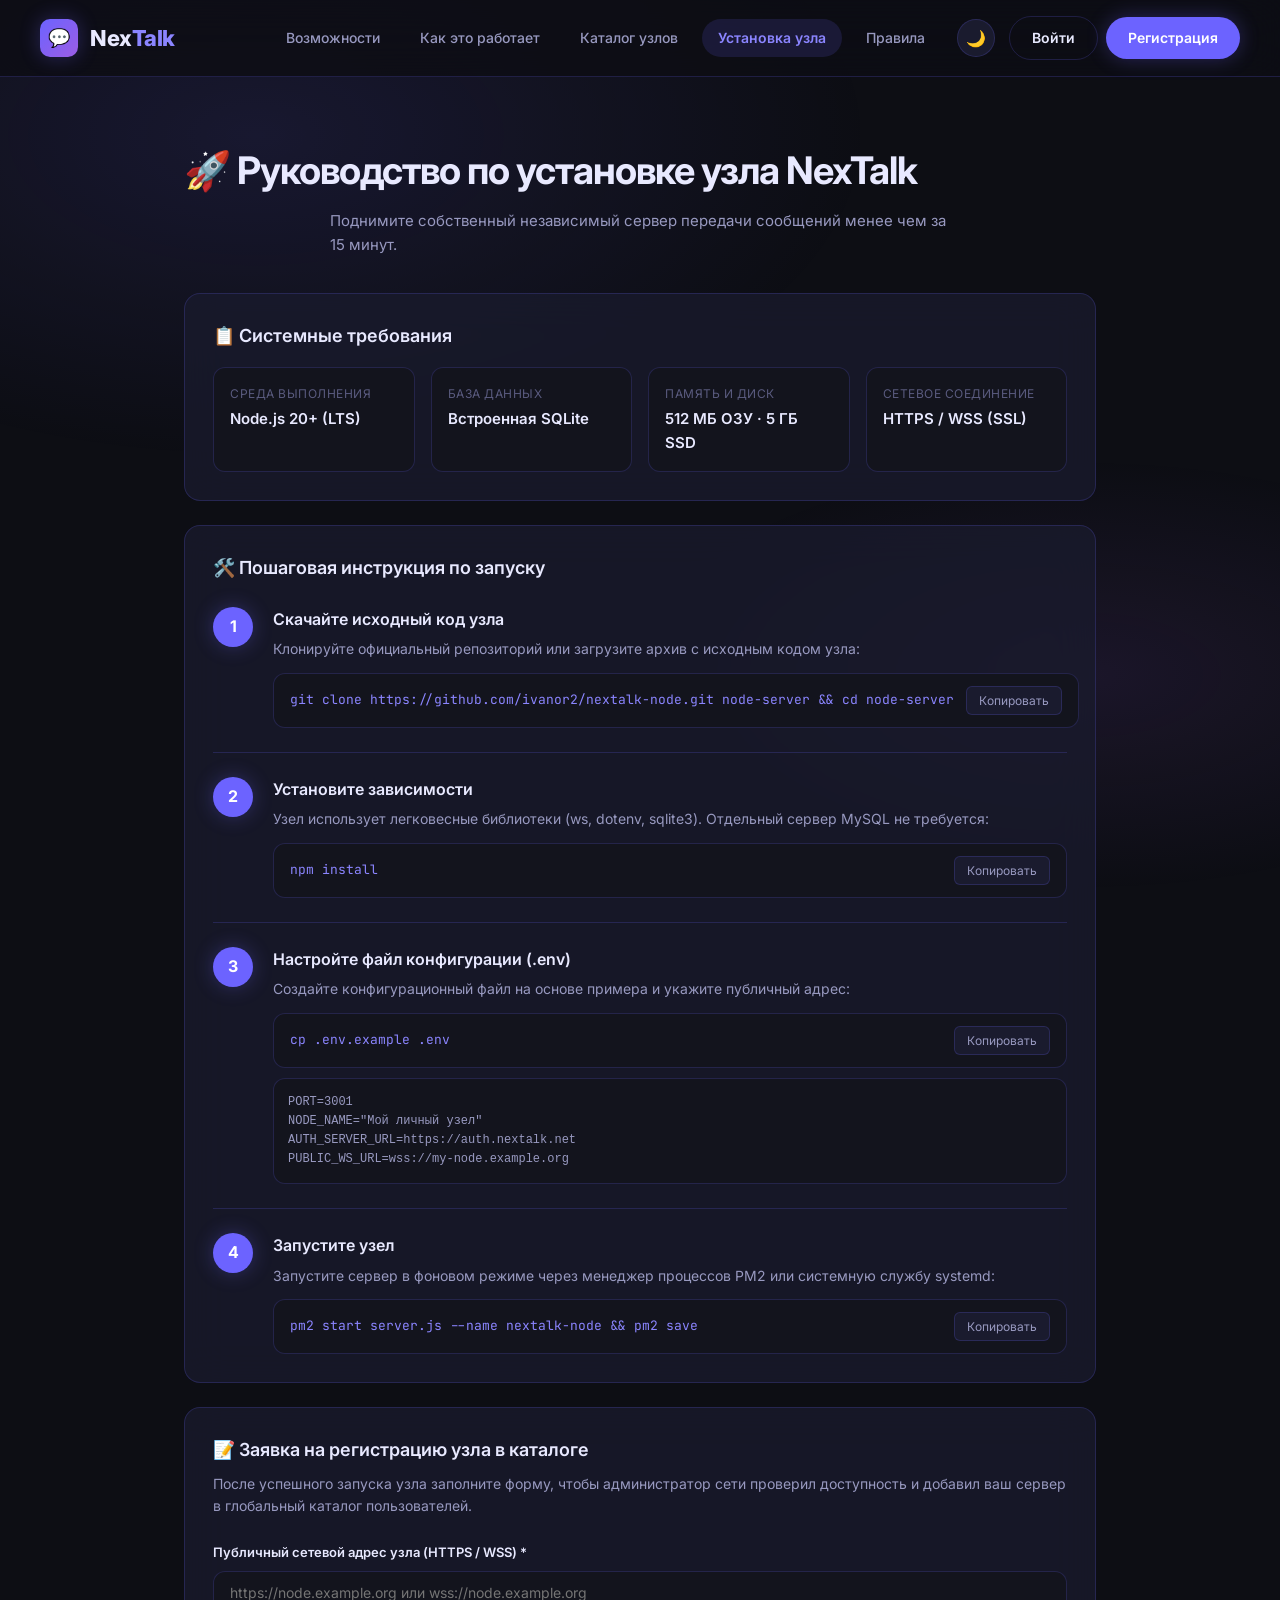
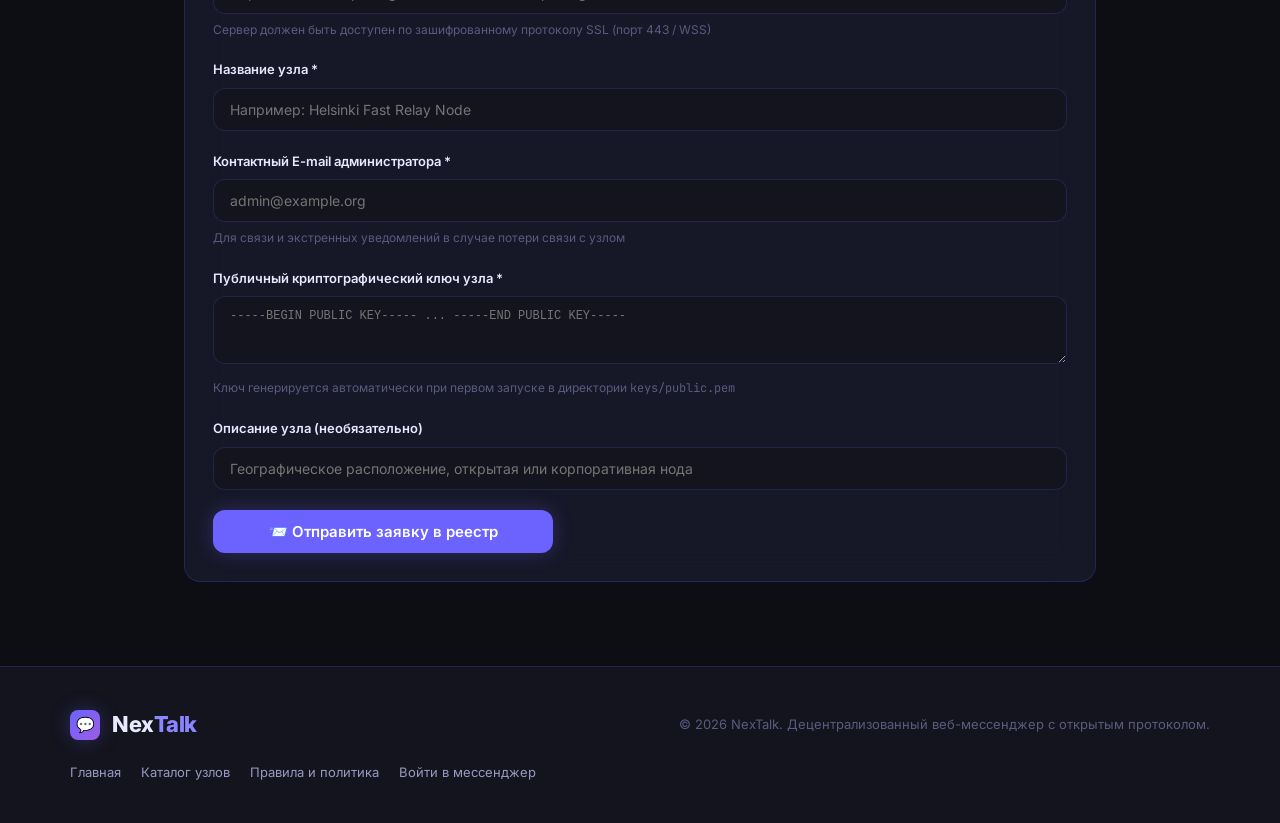
==== install.html @ 0d54e842 "first" ====
<!DOCTYPE html>
<html lang="ru" data-theme="dark">
<head>
  <meta charset="UTF-8">
  <meta name="viewport" content="width=device-width, initial-scale=1.0">
  <title>NexTalk — Руководство по установке своего узла</title>
  <meta name="description" content="Пошаговая инструкция по развёртыванию независимого узла передачи сообщений сети NexTalk и форма заявки на добавление в глобальный каталог.">
  <link rel="stylesheet" href="css/style.css">
</head>
<body>

  <!-- NAV -->
  <nav class="nav" id="mainNav">
    <a href="index.html" class="nav-logo">
      <div class="logo-icon">💬</div>
      <span>Nex<em>Talk</em></span>
    </a>

    <button class="nav-burger" id="navBurger" aria-label="Меню">☰</button>

    <div class="nav-links" id="navLinks">
      <a href="index.html#features" class="nav-link">Возможности</a>
      <a href="index.html#how" class="nav-link">Как это работает</a>
      <a href="nodes.html" class="nav-link">Каталог узлов</a>
      <a href="install.html" class="nav-link nav-link-active">Установка узла</a>
      <a href="rules.html" class="nav-link">Правила</a>
      <button class="theme-toggle" id="themeToggle" title="Переключить тему">🌙</button>
      <a href="../login.php" class="btn btn-ghost" style="margin-left: 6px;">Войти</a>
      <a href="../register.php" class="btn btn-primary">Регистрация</a>
    </div>
  </nav>

  <div class="nav-spacer"></div>

  <!-- MAIN CONTENT -->
  <main class="section" style="max-width: 960px;">
    <div style="margin-bottom: 36px;">
      <h1 class="section-title" style="text-align: left; margin-bottom: 8px;">🚀 Руководство по установке узла NexTalk</h1>
      <p class="section-desc" style="text-align: left; margin-bottom: 0;">
        Поднимите собственный независимый сервер передачи сообщений менее чем за 15 минут.
      </p>
    </div>

    <!-- Requirements Overview -->
    <div class="settings-card">
      <h3 class="card-title">📋 Системные требования</h3>
      <div class="info-grid">
        <div class="info-item">
          <div class="info-label">Среда выполнения</div>
          <div class="info-value">Node.js 20+ (LTS)</div>
        </div>
        <div class="info-item">
          <div class="info-label">База данных</div>
          <div class="info-value">Встроенная SQLite</div>
        </div>
        <div class="info-item">
          <div class="info-label">Память и диск</div>
          <div class="info-value">512 МБ ОЗУ · 5 ГБ SSD</div>
        </div>
        <div class="info-item">
          <div class="info-label">Сетевое соединение</div>
          <div class="info-value">HTTPS / WSS (SSL)</div>
        </div>
      </div>
    </div>

    <!-- Installation Steps -->
    <div class="settings-card">
      <h3 class="card-title" style="margin-bottom: 24px;">🛠️ Пошаговая инструкция по запуску</h3>

      <div class="guide-step">
        <div class="guide-step-num">1</div>
        <div class="guide-step-body">
          <h4>Скачайте исходный код узла</h4>
          <p>Клонируйте официальный репозиторий или загрузите архив с исходным кодом узла:</p>
          <div class="code-snippet">
            <code>git clone https://github.com/ivanor2/nextalk-node.git node-server &amp;&amp; cd node-server</code>
            <button class="copy-btn" onclick="copyCode(this)">Копировать</button>
          </div>
        </div>
      </div>

      <div class="guide-step">
        <div class="guide-step-num">2</div>
        <div class="guide-step-body">
          <h4>Установите зависимости</h4>
          <p>Узел использует легковесные библиотеки (ws, dotenv, sqlite3). Отдельный сервер MySQL не требуется:</p>
          <div class="code-snippet">
            <code>npm install</code>
            <button class="copy-btn" onclick="copyCode(this)">Копировать</button>
          </div>
        </div>
      </div>

      <div class="guide-step">
        <div class="guide-step-num">3</div>
        <div class="guide-step-body">
          <h4>Настройте файл конфигурации (.env)</h4>
          <p>Создайте конфигурационный файл на основе примера и укажите публичный адрес:</p>
          <div class="code-snippet">
            <code>cp .env.example .env</code>
            <button class="copy-btn" onclick="copyCode(this)">Копировать</button>
          </div>
          <div class="env-example-box">
            PORT=3001<br>
            NODE_NAME="Мой личный узел"<br>
            AUTH_SERVER_URL=https://auth.nextalk.net<br>
            PUBLIC_WS_URL=wss://my-node.example.org
          </div>
        </div>
      </div>

      <div class="guide-step">
        <div class="guide-step-num">4</div>
        <div class="guide-step-body">
          <h4>Запустите узел</h4>
          <p>Запустите сервер в фоновом режиме через менеджер процессов PM2 или системную службу systemd:</p>
          <div class="code-snippet">
            <code>pm2 start server.js --name nextalk-node &amp;&amp; pm2 save</code>
            <button class="copy-btn" onclick="copyCode(this)">Копировать</button>
          </div>
        </div>
      </div>
    </div>

    <!-- Application Form -->
    <div class="settings-card" id="apply">
      <h3 class="card-title">📝 Заявка на регистрацию узла в каталоге</h3>
      <p class="card-desc" style="margin-bottom: 24px;">
        После успешного запуска узла заполните форму, чтобы администратор сети проверил доступность и добавил ваш сервер в глобальный каталог пользователей.
      </p>

      <form id="registerNodeForm">
        <div class="field">
          <label for="node_url">Публичный сетевой адрес узла (HTTPS / WSS) *</label>
          <input
            type="text"
            id="node_url"
            name="url"
            required
            placeholder="https://node.example.org или wss://node.example.org"
          >
          <div class="field-hint">Сервер должен быть доступен по зашифрованному протоколу SSL (порт 443 / WSS)</div>
        </div>

        <div class="field">
          <label for="node_name">Название узла *</label>
          <input
            type="text"
            id="node_name"
            name="name"
            required
            maxlength="64"
            placeholder="Например: Helsinki Fast Relay Node"
          >
        </div>

        <div class="field">
          <label for="admin_email">Контактный E-mail администратора *</label>
          <input
            type="email"
            id="admin_email"
            name="email"
            required
            placeholder="admin@example.org"
          >
          <div class="field-hint">Для связи и экстренных уведомлений в случае потери связи с узлом</div>
        </div>

        <div class="field">
          <label for="public_key">Публичный криптографический ключ узла *</label>
          <textarea
            id="public_key"
            name="public_key"
            required
            rows="3"
            placeholder="-----BEGIN PUBLIC KEY----- ... -----END PUBLIC KEY-----"
            class="textarea-key-mono"
          ></textarea>
          <div class="field-hint">Ключ генерируется автоматически при первом запуске в директории <code>keys/public.pem</code></div>
        </div>

        <div class="field">
          <label for="node_desc">Описание узла (необязательно)</label>
          <input
            type="text"
            id="node_desc"
            name="description"
            maxlength="200"
            placeholder="Географическое расположение, открытая или корпоративная нода"
          >
        </div>

        <button type="submit" class="btn btn-primary btn-submit" style="max-width: 340px;">
          📨 Отправить заявку в реестр
        </button>
      </form>
    </div>
  </main>

  <!-- FOOTER -->
  <footer>
    <div class="footer-inner">
      <div class="nav-logo">
        <div class="logo-icon" style="width:30px;height:30px;font-size:15px;border-radius:8px">💬</div>
        <span>Nex<em>Talk</em></span>
      </div>
      <p>© 2026 NexTalk. Децентрализованный веб-мессенджер с открытым протоколом.</p>
      <div class="footer-links">
        <a href="index.html">Главная</a>
        <a href="nodes.html">Каталог узлов</a>
        <a href="rules.html">Правила и политика</a>
        <a href="../login.php">Войти в мессенджер</a>
      </div>
    </div>
  </footer>

  <script src="js/main.js"></script>
</body>
</html>
---- css/style.css ----
/* ============================================================
   NexTalk Landing & Portal — Standalone Design System
   ============================================================ */

@import url('https://fonts.googleapis.com/css2?family=Inter:wght@300;400;500;600;700;800&family=JetBrains+Mono:wght@400;500;600&display=swap');

/* === CSS Variables — Design Tokens === */
:root {
  /* Colors */
  --bg-base:        #0D0E14;
  --bg-surface:     #13141D;
  --bg-panel:       #1A1B2E;
  --bg-hover:       #1F2035;
  --bg-active:      #252645;

  --accent:         #6C63FF;
  --accent-light:   #8B85FF;
  --accent-dim:     rgba(108, 99, 255, 0.15);
  --accent-glow:    rgba(108, 99, 255, 0.35);

  --glass-bg:       rgba(26, 27, 46, 0.75);
  --glass-border:   rgba(108, 99, 255, 0.2);
  --glass-blur:     20px;

  --text-primary:   #E8E9FF;
  --text-secondary: #9899C0;
  --text-muted:     #5A5B7F;
  --text-on-accent: #FFFFFF;

  --success:        #4ADE80;
  --warning:        #FBBF24;
  --danger:         #F87171;
  --info:           #60A5FA;

  --msg-out-bg:     linear-gradient(135deg, #6C63FF 0%, #9B5DE5 100%);

  --radius-sm:      8px;
  --radius-md:      12px;
  --radius-lg:      16px;
  --radius-xl:      24px;
  --radius-full:    50px;

  --shadow-sm:      0 2px 8px rgba(0, 0, 0, 0.3);
  --shadow-md:      0 4px 20px rgba(0, 0, 0, 0.4);
  --shadow-lg:      0 8px 40px rgba(0, 0, 0, 0.5);
  --shadow-glow:    0 0 20px rgba(108, 99, 255, 0.3);

  --t-fast:         0.15s ease;
  --t-base:         0.25s ease;
  --t-slow:         0.4s cubic-bezier(0.34, 1.56, 0.64, 1);
}

/* Light Theme Override */
[data-theme="light"] {
  --bg-base:        #F4F5FB;
  --bg-surface:     #FFFFFF;
  --bg-panel:       #F8F9FE;
  --bg-hover:       #ECEEFA;
  --bg-active:      #E2E5F8;

  --glass-bg:       rgba(255, 255, 255, 0.85);
  --glass-border:   rgba(108, 99, 255, 0.18);

  --text-primary:   #1A1B2E;
  --text-secondary: #4A4B70;
  --text-muted:     #8889AF;

  --shadow-sm:      0 2px 8px rgba(108, 99, 255, 0.08);
  --shadow-md:      0 4px 20px rgba(108, 99, 255, 0.12);
  --shadow-lg:      0 8px 40px rgba(108, 99, 255, 0.16);
}

/* === Reset & Base === */
*, *::before, *::after {
  box-sizing: border-box;
  margin: 0;
  padding: 0;
}

html {
  font-size: 16px;
  scroll-behavior: smooth;
  -webkit-font-smoothing: antialiased;
  -moz-osx-font-smoothing: grayscale;
}

body {
  font-family: 'Inter', -apple-system, BlinkMacSystemFont, 'Segoe UI', Roboto, sans-serif;
  background: var(--bg-base);
  color: var(--text-primary);
  line-height: 1.6;
  min-height: 100vh;
  display: flex;
  flex-direction: column;
  overflow-x: hidden;
  position: relative;
}

/* Background animated glow */
body::before {
  content: '';
  position: fixed;
  inset: 0;
  background:
    radial-gradient(ellipse 80% 60% at 20% 15%, rgba(108, 99, 255, 0.12) 0%, transparent 60%),
    radial-gradient(ellipse 60% 40% at 85% 75%, rgba(155, 93, 229, 0.10) 0%, transparent 60%);
  pointer-events: none;
  z-index: 0;
}

a {
  color: inherit;
  text-decoration: none;
  transition: color var(--t-fast);
}

button {
  font-family: inherit;
  cursor: pointer;
  border: none;
}

input, textarea, select {
  font-family: inherit;
  font-size: 14px;
}

code, pre {
  font-family: 'JetBrains Mono', Consolas, monospace;
}

/* Custom Scrollbars */
::-webkit-scrollbar {
  width: 6px;
  height: 6px;
}
::-webkit-scrollbar-track {
  background: transparent;
}
::-webkit-scrollbar-thumb {
  background: rgba(108, 99, 255, 0.35);
  border-radius: 10px;
}
::-webkit-scrollbar-thumb:hover {
  background: var(--accent);
}

/* ============================================================
   NAVIGATION
   ============================================================ */

.nav {
  position: fixed;
  top: 0;
  left: 0;
  right: 0;
  z-index: 1000;
  padding: 16px 40px;
  display: flex;
  align-items: center;
  justify-content: space-between;
  background: rgba(13, 14, 20, 0.85);
  backdrop-filter: blur(var(--glass-blur));
  -webkit-backdrop-filter: blur(var(--glass-blur));
  border-bottom: 1px solid var(--glass-border);
  transition: all var(--t-base);
}

[data-theme="light"] .nav {
  background: rgba(244, 245, 251, 0.85);
}

.nav.scrolled {
  box-shadow: 0 4px 30px rgba(0, 0, 0, 0.35);
  padding-top: 12px;
  padding-bottom: 12px;
}

.nav-logo {
  display: flex;
  align-items: center;
  gap: 12px;
  font-size: 22px;
  font-weight: 800;
  letter-spacing: -0.5px;
  color: var(--text-primary);
  text-decoration: none;
}

.nav-logo .logo-icon {
  width: 38px;
  height: 38px;
  background: var(--msg-out-bg);
  border-radius: 10px;
  display: flex;
  align-items: center;
  justify-content: center;
  font-size: 18px;
  box-shadow: var(--shadow-glow);
}

.nav-logo em {
  color: var(--accent-light);
  font-style: normal;
}

.nav-links {
  display: flex;
  align-items: center;
  gap: 8px;
}

.nav-link {
  padding: 8px 16px;
  border-radius: var(--radius-full);
  font-size: 14px;
  font-weight: 500;
  color: var(--text-secondary);
  transition: all var(--t-fast);
}

.nav-link:hover {
  color: var(--text-primary);
  background: var(--bg-hover);
}

.nav-link-active {
  color: var(--accent-light) !important;
  background: var(--accent-dim);
  font-weight: 600;
}

.theme-toggle {
  width: 38px;
  height: 38px;
  border-radius: 50%;
  background: var(--bg-panel);
  border: 1px solid var(--glass-border);
  display: flex;
  align-items: center;
  justify-content: center;
  font-size: 16px;
  color: var(--text-primary);
  transition: all var(--t-fast);
  margin-left: 8px;
}

.theme-toggle:hover {
  background: var(--bg-hover);
  border-color: var(--accent);
  transform: rotate(15deg);
}

.nav-burger {
  display: none;
  background: transparent;
  border: none;
  color: var(--text-primary);
  font-size: 24px;
  cursor: pointer;
  padding: 6px;
}

.nav-spacer {
  height: 80px;
}

/* ============================================================
   BUTTONS
   ============================================================ */

.btn {
  display: inline-flex;
  align-items: center;
  justify-content: center;
  gap: 8px;
  padding: 10px 22px;
  border-radius: var(--radius-full);
  font-size: 14px;
  font-weight: 600;
  transition: all var(--t-base);
  white-space: nowrap;
  cursor: pointer;
}

.btn-primary {
  background: var(--accent);
  color: #fff !important;
  box-shadow: var(--shadow-glow);
}

.btn-primary:hover {
  background: var(--accent-light);
  box-shadow: 0 0 30px rgba(108, 99, 255, 0.55);
  transform: translateY(-2px);
}

.btn-ghost {
  background: transparent;
  color: var(--text-primary) !important;
  border: 1px solid var(--glass-border);
}

.btn-ghost:hover {
  background: var(--accent-dim);
  border-color: var(--accent);
  transform: translateY(-1px);
}

.btn-lg {
  padding: 14px 32px;
  font-size: 16px;
  border-radius: var(--radius-full);
}

.btn-sm {
  padding: 6px 14px;
  font-size: 12px;
  border-radius: var(--radius-full);
}

.btn-pill {
  border-radius: var(--radius-full);
  padding: 8px 18px;
  font-size: 13px;
}

.btn-submit {
  width: 100%;
  padding: 12px 24px;
  background: var(--accent);
  color: #fff;
  border-radius: var(--radius-md);
  font-size: 15px;
  font-weight: 600;
  box-shadow: var(--shadow-glow);
  transition: all var(--t-base);
}

.btn-submit:hover {
  background: var(--accent-light);
  box-shadow: 0 0 25px rgba(108, 99, 255, 0.5);
}

/* ============================================================
   HERO SECTION
   ============================================================ */

.hero {
  position: relative;
  z-index: 1;
  padding: 80px 24px 70px;
  text-align: center;
  max-width: 960px;
  margin: 0 auto;
}

.hero-badge {
  display: inline-flex;
  align-items: center;
  gap: 8px;
  padding: 6px 18px;
  background: var(--accent-dim);
  border: 1px solid var(--glass-border);
  border-radius: var(--radius-full);
  font-size: 13px;
  font-weight: 500;
  color: var(--accent-light);
  margin-bottom: 28px;
}

.hero-badge::before {
  content: '';
  width: 8px;
  height: 8px;
  background: var(--accent);
  border-radius: 50%;
  animation: pulse 2s infinite;
}

@keyframes pulse {
  0% { transform: scale(0.95); box-shadow: 0 0 0 0 rgba(108, 99, 255, 0.7); }
  70% { transform: scale(1); box-shadow: 0 0 0 8px rgba(108, 99, 255, 0); }
  100% { transform: scale(0.95); box-shadow: 0 0 0 0 rgba(108, 99, 255, 0); }
}

.hero h1 {
  font-size: clamp(36px, 5.5vw, 68px);
  font-weight: 800;
  letter-spacing: -2px;
  line-height: 1.15;
  margin-bottom: 24px;
}

.gradient-text {
  background: linear-gradient(135deg, #6C63FF, #C084FC, #60A5FA);
  -webkit-background-clip: text;
  -webkit-text-fill-color: transparent;
  background-clip: text;
}

.hero-desc {
  font-size: clamp(16px, 2vw, 19px);
  color: var(--text-secondary);
  max-width: 620px;
  margin: 0 auto 36px;
  line-height: 1.7;
}

.hero-actions {
  display: flex;
  gap: 16px;
  justify-content: center;
  flex-wrap: wrap;
}

/* ============================================================
   SECTIONS & CARDS
   ============================================================ */

.section {
  position: relative;
  z-index: 1;
  padding: 60px 24px;
  max-width: 1140px;
  margin: 0 auto;
  width: 100%;
}

.section-label {
  text-align: center;
  font-size: 12px;
  font-weight: 700;
  text-transform: uppercase;
  letter-spacing: 2px;
  color: var(--accent-light);
  margin-bottom: 12px;
}

.section-title {
  text-align: center;
  font-size: clamp(26px, 3.5vw, 38px);
  font-weight: 700;
  letter-spacing: -1px;
  margin-bottom: 16px;
}

.section-desc {
  text-align: center;
  color: var(--text-secondary);
  max-width: 620px;
  margin: 0 auto 40px;
  font-size: 15px;
}

/* Features Grid */
.features-grid {
  display: grid;
  grid-template-columns: repeat(auto-fit, minmax(290px, 1fr));
  gap: 24px;
}

.feature-card {
  background: var(--glass-bg);
  backdrop-filter: blur(var(--glass-blur));
  -webkit-backdrop-filter: blur(var(--glass-blur));
  border: 1px solid var(--glass-border);
  border-radius: var(--radius-lg);
  padding: 30px;
  transition: all var(--t-base);
  display: flex;
  flex-direction: column;
}

.feature-card:hover {
  border-color: rgba(108, 99, 255, 0.45);
  box-shadow: var(--shadow-glow);
  transform: translateY(-4px);
}

.feature-icon {
  width: 50px;
  height: 50px;
  background: var(--accent-dim);
  border-radius: var(--radius-md);
  display: flex;
  align-items: center;
  justify-content: center;
  font-size: 24px;
  margin-bottom: 20px;
}

.feature-card h3 {
  font-size: 18px;
  font-weight: 600;
  margin-bottom: 10px;
}

.feature-card p {
  font-size: 14px;
  color: var(--text-secondary);
  line-height: 1.65;
}

/* Steps (How it works) */
.steps {
  display: flex;
  flex-direction: column;
  position: relative;
  max-width: 820px;
  margin: 0 auto;
}

.steps::before {
  content: '';
  position: absolute;
  left: 27px;
  top: 10px;
  bottom: 20px;
  width: 2px;
  background: linear-gradient(to bottom, var(--accent), transparent);
}

.step {
  display: flex;
  gap: 24px;
  padding: 20px 0;
}

.step-num {
  flex-shrink: 0;
  width: 56px;
  height: 56px;
  background: var(--accent);
  color: #fff;
  border-radius: 50%;
  display: flex;
  align-items: center;
  justify-content: center;
  font-size: 20px;
  font-weight: 700;
  box-shadow: var(--shadow-glow);
  position: relative;
  z-index: 1;
}

.step-body {
  padding-top: 10px;
}

.step-body h3 {
  font-size: 18px;
  font-weight: 600;
  margin-bottom: 6px;
}

.step-body p {
  font-size: 14px;
  color: var(--text-secondary);
  line-height: 1.65;
}

/* Node Banner */
.node-banner {
  position: relative;
  z-index: 1;
  background: var(--glass-bg);
  backdrop-filter: blur(var(--glass-blur));
  -webkit-backdrop-filter: blur(var(--glass-blur));
  border: 1px solid var(--glass-border);
  border-radius: var(--radius-xl);
  padding: 44px;
  display: flex;
  align-items: center;
  justify-content: space-between;
  gap: 32px;
  margin-top: 40px;
  margin-bottom: 40px;
  overflow: hidden;
}

.node-banner::before {
  content: '';
  position: absolute;
  right: -80px;
  top: -80px;
  width: 260px;
  height: 260px;
  background: radial-gradient(circle, rgba(108, 99, 255, 0.2), transparent 70%);
  pointer-events: none;
}

.node-banner-text h2 {
  font-size: 26px;
  font-weight: 700;
  margin-bottom: 12px;
}

.node-banner-text p {
  font-size: 15px;
  color: var(--text-secondary);
  max-width: 520px;
  line-height: 1.65;
  margin-bottom: 20px;
}

.node-banner-code {
  flex-shrink: 0;
  background: var(--bg-surface);
  border: 1px solid var(--glass-border);
  border-radius: var(--radius-md);
  padding: 20px 24px;
  font-size: 13px;
  color: var(--accent-light);
  line-height: 1.7;
}

/* ============================================================
   DATA TABLES (Nodes Directory)
   ============================================================ */

.table-wrap {
  overflow-x: auto;
  border-radius: var(--radius-lg);
  border: 1px solid var(--glass-border);
  background: var(--bg-surface);
  box-shadow: var(--shadow-sm);
}

.data-table {
  width: 100%;
  border-collapse: collapse;
  text-align: left;
  font-size: 14px;
}

.data-table th {
  background: var(--bg-panel);
  padding: 14px 18px;
  font-weight: 600;
  color: var(--text-secondary);
  border-bottom: 1px solid var(--glass-border);
  font-size: 13px;
  white-space: nowrap;
}

.data-table td {
  padding: 14px 18px;
  border-bottom: 1px solid var(--glass-border);
  color: var(--text-primary);
  vertical-align: middle;
}

.data-table tr:last-child td {
  border-bottom: none;
}

.data-table tr:hover td {
  background: var(--bg-hover);
}

/* Badges */
.badge-status {
  display: inline-flex;
  align-items: center;
  gap: 6px;
  padding: 4px 10px;
  border-radius: var(--radius-full);
  font-size: 12px;
  font-weight: 500;
  white-space: nowrap;
}

.badge-active {
  background: rgba(74, 222, 128, 0.15);
  color: var(--success);
}

.badge-pending {
  background: rgba(251, 191, 36, 0.15);
  color: var(--warning);
}

.badge-blocked {
  background: rgba(248, 113, 113, 0.15);
  color: var(--danger);
}

.code-tag {
  font-size: 13px;
  color: var(--accent-light);
  background: var(--bg-panel);
  padding: 4px 8px;
  border-radius: 4px;
  border: 1px solid var(--glass-border);
}

.node-name-title {
  font-weight: 600;
  font-size: 15px;
  color: var(--text-primary);
}

.node-key-mono {
  font-size: 12px;
  color: var(--text-muted);
  font-family: monospace;
  margin-top: 2px;
}

.ping-badge {
  font-size: 12px;
  font-weight: 600;
  color: var(--text-muted);
}

/* ============================================================
   SETTINGS CARD & FORMS
   ============================================================ */

.settings-card {
  background: var(--glass-bg);
  backdrop-filter: blur(var(--glass-blur));
  -webkit-backdrop-filter: blur(var(--glass-blur));
  border: 1px solid var(--glass-border);
  border-radius: var(--radius-lg);
  padding: 28px;
  margin-bottom: 24px;
}

.card-title {
  font-size: 18px;
  font-weight: 600;
  margin-bottom: 8px;
}

.card-desc {
  font-size: 14px;
  color: var(--text-secondary);
  line-height: 1.6;
}

.card-accent-info {
  background: var(--accent-dim);
  border-color: var(--accent);
}

.field {
  margin-bottom: 20px;
}

.field label {
  display: block;
  font-size: 13px;
  font-weight: 600;
  margin-bottom: 8px;
  color: var(--text-primary);
}

.field input[type="text"],
.field input[type="email"],
.field input[type="password"],
.field select,
.field textarea {
  width: 100%;
  padding: 12px 16px;
  background: var(--bg-surface);
  border: 1px solid var(--glass-border);
  border-radius: var(--radius-md);
  color: var(--text-primary);
  outline: none;
  transition: border-color var(--t-fast);
}

.field input:focus,
.field select:focus,
.field textarea:focus {
  border-color: var(--accent);
}

.field-hint {
  font-size: 12px;
  color: var(--text-muted);
  margin-top: 6px;
}

.textarea-key-mono {
  font-family: monospace;
  font-size: 12px;
  resize: vertical;
}

.input-search-node {
  width: 100%;
  padding: 10px 16px;
  background: var(--bg-surface);
  border: 1px solid var(--glass-border);
  border-radius: var(--radius-md);
  color: var(--text-primary);
  outline: none;
}

.input-search-node:focus {
  border-color: var(--accent);
}

/* System info grid */
.info-grid {
  display: grid;
  grid-template-columns: repeat(auto-fit, minmax(200px, 1fr));
  gap: 16px;
  margin-top: 16px;
}

.info-item {
  background: var(--bg-surface);
  border: 1px solid var(--glass-border);
  border-radius: var(--radius-md);
  padding: 16px;
}

.info-label {
  font-size: 12px;
  color: var(--text-muted);
  text-transform: uppercase;
  letter-spacing: 0.5px;
  margin-bottom: 4px;
}

.info-value {
  font-size: 15px;
  font-weight: 600;
  color: var(--text-primary);
}

/* Guide Steps */
.guide-step {
  display: flex;
  gap: 20px;
  margin-bottom: 24px;
  padding-bottom: 24px;
  border-bottom: 1px solid var(--glass-border);
}

.guide-step:last-child {
  border-bottom: none;
  margin-bottom: 0;
  padding-bottom: 0;
}

.guide-step-num {
  width: 40px;
  height: 40px;
  border-radius: 50%;
  background: var(--accent);
  color: #fff;
  display: flex;
  align-items: center;
  justify-content: center;
  font-weight: 700;
  font-size: 16px;
  flex-shrink: 0;
  box-shadow: var(--shadow-glow);
}

.guide-step-body {
  flex: 1;
}

.guide-step-body h4 {
  font-size: 16px;
  font-weight: 600;
  margin-bottom: 6px;
}

.guide-step-body p {
  font-size: 14px;
  color: var(--text-secondary);
  margin-bottom: 12px;
}

.code-snippet {
  background: var(--bg-surface);
  border: 1px solid var(--glass-border);
  border-radius: var(--radius-md);
  padding: 12px 16px;
  font-size: 13px;
  color: var(--accent-light);
  display: flex;
  align-items: center;
  justify-content: space-between;
  gap: 12px;
  overflow-x: auto;
}

.code-snippet code {
  white-space: nowrap;
}

.copy-btn {
  background: var(--bg-panel);
  border: 1px solid var(--glass-border);
  border-radius: 6px;
  color: var(--text-secondary);
  font-size: 12px;
  padding: 6px 12px;
  cursor: pointer;
  transition: all var(--t-fast);
  flex-shrink: 0;
}

.copy-btn:hover {
  color: var(--text-primary);
  border-color: var(--accent);
}

.env-example-box {
  background: var(--bg-surface);
  border: 1px solid var(--glass-border);
  padding: 14px;
  border-radius: var(--radius-md);
  margin-top: 10px;
  font-family: monospace;
  font-size: 12px;
  color: var(--text-secondary);
  line-height: 1.6;
}

/* ============================================================
   RULES & PRIVACY SPECIFIC
   ============================================================ */

.nav-pills-wrap {
  display: flex;
  gap: 10px;
  justify-content: center;
  margin-bottom: 36px;
  flex-wrap: wrap;
}

.rules-text-block {
  font-size: 15px;
  line-height: 1.75;
  color: var(--text-secondary);
  display: flex;
  flex-direction: column;
  gap: 14px;
}

.rules-list {
  padding-left: 24px;
  display: flex;
  flex-direction: column;
  gap: 8px;
}

.e2e-info-box {
  background: var(--bg-surface);
  border: 1px solid var(--glass-border);
  padding: 18px;
  border-radius: var(--radius-md);
  margin-top: 12px;
}

.e2e-info-title {
  font-weight: 600;
  color: var(--text-primary);
  margin-bottom: 8px;
}

.e2e-info-list {
  padding-left: 20px;
  display: flex;
  flex-direction: column;
  gap: 6px;
}

.rules-footer-note {
  text-align: center;
  padding: 24px;
  color: var(--text-muted);
  font-size: 13px;
}

/* ============================================================
   ALERTS, TOASTS & MODALS
   ============================================================ */

.alert {
  padding: 14px 18px;
  border-radius: var(--radius-md);
  font-size: 14px;
  margin-bottom: 20px;
  border: 1px solid transparent;
}

.alert-success {
  background: rgba(74, 222, 128, 0.15);
  border-color: rgba(74, 222, 128, 0.3);
  color: var(--success);
}

.alert-error {
  background: rgba(248, 113, 113, 0.15);
  border-color: rgba(248, 113, 113, 0.3);
  color: var(--danger);
}

.toasts {
  position: fixed;
  bottom: 24px;
  right: 24px;
  z-index: 9999;
  display: flex;
  flex-direction: column;
  gap: 10px;
}

.toast {
  background: var(--bg-panel);
  border: 1px solid var(--glass-border);
  padding: 12px 20px;
  border-radius: var(--radius-md);
  box-shadow: var(--shadow-lg);
  font-size: 14px;
  color: var(--text-primary);
  animation: slideIn 0.3s ease;
}

@keyframes slideIn {
  from { transform: translateX(100%); opacity: 0; }
  to { transform: translateX(0); opacity: 1; }
}

.modal-overlay {
  display: none;
  position: fixed;
  inset: 0;
  background: rgba(0, 0, 0, 0.65);
  backdrop-filter: blur(8px);
  -webkit-backdrop-filter: blur(8px);
  z-index: 9990;
  align-items: center;
  justify-content: center;
  padding: 20px;
}

.modal-overlay.open {
  display: flex;
}

.modal {
  background: var(--bg-panel);
  border: 1px solid var(--glass-border);
  border-radius: var(--radius-lg);
  padding: 32px;
  max-width: 500px;
  width: 100%;
  position: relative;
  box-shadow: var(--shadow-lg);
}

.modal-close {
  position: absolute;
  top: 16px;
  right: 16px;
  background: transparent;
  color: var(--text-muted);
  font-size: 20px;
  cursor: pointer;
}

.modal-close:hover {
  color: var(--text-primary);
}

/* ============================================================
   FOOTER
   ============================================================ */

footer {
  margin-top: auto;
  position: relative;
  z-index: 1;
  border-top: 1px solid var(--glass-border);
  padding: 40px 24px;
  background: var(--bg-surface);
}

.footer-inner {
  max-width: 1140px;
  margin: 0 auto;
  display: flex;
  align-items: center;
  justify-content: space-between;
  flex-wrap: wrap;
  gap: 20px;
}

footer p {
  font-size: 13px;
  color: var(--text-muted);
}

.footer-links {
  display: flex;
  gap: 20px;
  flex-wrap: wrap;
}

.footer-links a {
  font-size: 13px;
  color: var(--text-secondary);
}

.footer-links a:hover {
  color: var(--accent-light);
}

/* ============================================================
   STATS COUNTERS BAR
   ============================================================ */
.stats-bar {
  display: grid;
  grid-template-columns: repeat(4, 1fr);
  gap: 20px;
  max-width: 1040px;
  margin: 40px auto 0;
  padding: 0 16px;
}

.stat-item {
  background: var(--glass-bg);
  backdrop-filter: blur(var(--glass-blur));
  -webkit-backdrop-filter: blur(var(--glass-blur));
  border: 1px solid var(--glass-border);
  border-radius: var(--radius-lg);
  padding: 24px 20px;
  text-align: center;
  transition: transform var(--t-base), border-color var(--t-base);
}

.stat-item:hover {
  transform: translateY(-4px);
  border-color: var(--accent);
}

.stat-num {
  font-size: clamp(28px, 3.5vw, 42px);
  font-weight: 800;
  line-height: 1.1;
  margin-bottom: 6px;
  letter-spacing: -1px;
}

.stat-label {
  font-size: 13px;
  color: var(--text-secondary);
  font-weight: 500;
}

/* ============================================================
   HERO INTERACTIVE PRODUCT MOCKUP
   ============================================================ */
.hero-mockup-container {
  margin: 48px auto 0;
  max-width: 900px;
  position: relative;
}

.hero-mockup-glow {
  position: absolute;
  top: 50%;
  left: 50%;
  transform: translate(-50%, -50%);
  width: 90%;
  height: 80%;
  background: radial-gradient(circle, rgba(108, 99, 255, 0.25) 0%, rgba(192, 132, 252, 0.1) 40%, transparent 70%);
  filter: blur(50px);
  z-index: 0;
  pointer-events: none;
}

.mockup-window {
  position: relative;
  z-index: 1;
  background: var(--bg-surface);
  border: 1px solid var(--glass-border);
  border-radius: var(--radius-xl);
  overflow: hidden;
  box-shadow: var(--shadow-lg), 0 0 50px rgba(108, 99, 255, 0.2);
  text-align: left;
  transition: border-color var(--t-base);
}

.mockup-titlebar {
  display: flex;
  align-items: center;
  justify-content: space-between;
  padding: 14px 20px;
  background: var(--bg-panel);
  border-bottom: 1px solid var(--glass-border);
  flex-wrap: wrap;
  gap: 12px;
}

.mockup-dots {
  display: flex;
  align-items: center;
  gap: 8px;
}

.mockup-dot {
  width: 12px;
  height: 12px;
  border-radius: 50%;
}
.mockup-dot.red { background: #FF5F56; }
.mockup-dot.yellow { background: #FFBD2E; }
.mockup-dot.green { background: #27C93F; }

.mockup-window-title {
  font-size: 13px;
  font-weight: 600;
  color: var(--text-secondary);
  display: flex;
  align-items: center;
  gap: 8px;
}

.mockup-view-toggle {
  display: flex;
  align-items: center;
  background: var(--bg-base);
  border: 1px solid var(--glass-border);
  border-radius: var(--radius-full);
  padding: 3px;
  gap: 4px;
}

.mockup-toggle-btn {
  padding: 6px 14px;
  font-size: 12px;
  font-weight: 600;
  border-radius: var(--radius-full);
  border: none;
  background: transparent;
  color: var(--text-secondary);
  cursor: pointer;
  transition: all var(--t-fast);
}

.mockup-toggle-btn.active {
  background: var(--accent);
  color: #fff;
  box-shadow: 0 2px 8px rgba(108, 99, 255, 0.4);
}

.mockup-body {
  display: flex;
  min-height: 380px;
}

.mockup-sidebar {
  width: 240px;
  border-right: 1px solid var(--glass-border);
  background: var(--bg-surface);
  padding: 16px;
  display: flex;
  flex-direction: column;
  gap: 8px;
}

.mockup-sidebar-header {
  font-size: 11px;
  text-transform: uppercase;
  letter-spacing: 1px;
  color: var(--text-muted);
  font-weight: 700;
  margin-bottom: 8px;
  padding: 0 8px;
}

.mockup-chat-item {
  display: flex;
  align-items: center;
  gap: 12px;
  padding: 10px;
  border-radius: var(--radius-md);
  background: transparent;
  cursor: pointer;
  transition: background var(--t-fast);
}

.mockup-chat-item.active {
  background: var(--accent-dim);
  border: 1px solid rgba(108, 99, 255, 0.3);
}

.mockup-avatar {
  width: 38px;
  height: 38px;
  border-radius: 50%;
  background: linear-gradient(135deg, #6C63FF, #9B5DE5);
  display: flex;
  align-items: center;
  justify-content: center;
  font-weight: 700;
  font-size: 14px;
  color: #fff;
  position: relative;
  flex-shrink: 0;
}

.mockup-avatar .status-dot {
  position: absolute;
  bottom: 0;
  right: 0;
  width: 10px;
  height: 10px;
  background: var(--success);
  border-radius: 50%;
  border: 2px solid var(--bg-surface);
}

.mockup-chat-info {
  flex: 1;
  overflow: hidden;
}

.mockup-chat-name {
  font-size: 13px;
  font-weight: 600;
  color: var(--text-primary);
  white-space: nowrap;
  overflow: hidden;
  text-overflow: ellipsis;
}

.mockup-chat-preview {
  font-size: 11px;
  color: var(--text-muted);
  white-space: nowrap;
  overflow: hidden;
  text-overflow: ellipsis;
}

.mockup-chat-main {
  flex: 1;
  display: flex;
  flex-direction: column;
  background: var(--bg-base);
}

.mockup-chat-header {
  padding: 14px 20px;
  border-bottom: 1px solid var(--glass-border);
  display: flex;
  align-items: center;
  justify-content: space-between;
  background: var(--bg-surface);
}

.mockup-chat-contact-info {
  display: flex;
  align-items: center;
  gap: 12px;
}

.mockup-sec-badge {
  display: inline-flex;
  align-items: center;
  gap: 6px;
  font-size: 11px;
  font-weight: 600;
  padding: 4px 10px;
  border-radius: var(--radius-full);
  background: rgba(74, 222, 128, 0.12);
  color: var(--success);
  border: 1px solid rgba(74, 222, 128, 0.25);
}

.mockup-messages {
  flex: 1;
  padding: 20px;
  display: flex;
  flex-direction: column;
  gap: 14px;
  overflow-y: auto;
}

.mockup-system-bubble {
  align-self: center;
  background: var(--accent-dim);
  border: 1px solid var(--glass-border);
  border-radius: var(--radius-full);
  padding: 6px 16px;
  font-size: 11px;
  color: var(--accent-light);
  display: flex;
  align-items: center;
  gap: 8px;
  text-align: center;
}

.mockup-msg {
  max-width: 80%;
  display: flex;
  flex-direction: column;
}

.mockup-msg.incoming {
  align-self: flex-start;
}

.mockup-msg.outgoing {
  align-self: flex-end;
}

.mockup-bubble {
  padding: 12px 16px;
  border-radius: 16px;
  font-size: 13.5px;
  line-height: 1.5;
  position: relative;
  transition: all 0.3s ease;
}

.mockup-msg.incoming .mockup-bubble {
  background: var(--bg-panel);
  border: 1px solid var(--glass-border);
  color: var(--text-primary);
  border-bottom-left-radius: 4px;
}

.mockup-msg.outgoing .mockup-bubble {
  background: var(--msg-out-bg);
  color: #fff;
  border-bottom-right-radius: 4px;
  box-shadow: var(--shadow-sm);
}

.mockup-msg-meta {
  display: flex;
  align-items: center;
  justify-content: flex-end;
  gap: 6px;
  font-size: 10px;
  margin-top: 4px;
  opacity: 0.75;
}

.mockup-raw-box {
  display: none;
  font-family: 'JetBrains Mono', monospace;
  font-size: 11px;
  line-height: 1.4;
  background: rgba(0, 0, 0, 0.5);
  border-radius: 8px;
  padding: 8px 10px;
  margin-top: 6px;
  color: #4ADE80;
  word-break: break-all;
}

/* When viewing as Node */
.mockup-window.view-as-node .mockup-text-normal {
  display: none;
}
.mockup-window.view-as-node .mockup-raw-box {
  display: block;
}
.mockup-window.view-as-node .mockup-msg.incoming .mockup-bubble {
  background: #141622;
  border-color: rgba(74, 222, 128, 0.4);
}
.mockup-window.view-as-node .mockup-msg.outgoing .mockup-bubble {
  background: #161828;
  border: 1px solid rgba(74, 222, 128, 0.4);
  color: #E2E8F0;
}
.mockup-window.view-as-node .mockup-sec-badge {
  background: rgba(251, 191, 36, 0.15);
  color: var(--warning);
  border-color: rgba(251, 191, 36, 0.3);
}

.mockup-banner-alert {
  display: none;
  background: rgba(251, 191, 36, 0.12);
  border-bottom: 1px solid rgba(251, 191, 36, 0.3);
  color: var(--warning);
  padding: 8px 16px;
  font-size: 12px;
  text-align: center;
  font-weight: 500;
}
.mockup-window.view-as-node .mockup-banner-alert {
  display: block;
}

.mockup-input-bar {
  padding: 12px 16px;
  border-top: 1px solid var(--glass-border);
  background: var(--bg-surface);
  display: flex;
  align-items: center;
  gap: 12px;
}

.mockup-fake-input {
  flex: 1;
  background: var(--bg-base);
  border: 1px solid var(--glass-border);
  border-radius: var(--radius-full);
  padding: 10px 18px;
  font-size: 13px;
  color: var(--text-muted);
}

.mockup-send-btn {
  width: 36px;
  height: 36px;
  border-radius: 50%;
  background: var(--accent);
  color: #fff;
  display: flex;
  align-items: center;
  justify-content: center;
  font-size: 14px;
}

/* ============================================================
   CRYPTO PLAYGROUND SIMULATOR
   ============================================================ */
.crypto-playground-card {
  background: var(--glass-bg);
  backdrop-filter: blur(var(--glass-blur));
  -webkit-backdrop-filter: blur(var(--glass-blur));
  border: 1px solid var(--glass-border);
  border-radius: var(--radius-xl);
  padding: 36px;
  margin-top: 24px;
}

.crypto-input-wrap {
  display: flex;
  flex-direction: column;
  gap: 12px;
  margin-bottom: 28px;
}

.crypto-input-bar {
  display: flex;
  gap: 12px;
  flex-wrap: wrap;
}

.crypto-input-bar input {
  flex: 1;
  min-width: 260px;
  padding: 14px 18px;
  background: var(--bg-surface);
  border: 1px solid var(--glass-border);
  border-radius: var(--radius-md);
  color: var(--text-primary);
  font-size: 15px;
  outline: none;
  transition: border-color var(--t-fast);
}

.crypto-input-bar input:focus {
  border-color: var(--accent);
}

.crypto-presets {
  display: flex;
  align-items: center;
  gap: 8px;
  flex-wrap: wrap;
}

.crypto-presets span {
  font-size: 12px;
  color: var(--text-muted);
}

.crypto-preset-pill {
  font-size: 12px;
  background: var(--bg-surface);
  border: 1px solid var(--glass-border);
  border-radius: var(--radius-full);
  padding: 4px 12px;
  color: var(--text-secondary);
  cursor: pointer;
  transition: all var(--t-fast);
}

.crypto-preset-pill:hover {
  border-color: var(--accent);
  color: var(--text-primary);
  background: var(--accent-dim);
}

.crypto-stages-grid {
  display: grid;
  grid-template-columns: 1fr auto 1fr auto 1fr;
  align-items: stretch;
  gap: 12px;
}

.crypto-stage-box {
  background: var(--bg-surface);
  border: 1px solid var(--glass-border);
  border-radius: var(--radius-lg);
  padding: 20px;
  display: flex;
  flex-direction: column;
  transition: border-color var(--t-base);
}

.crypto-stage-box.highlight {
  border-color: var(--accent);
  box-shadow: 0 0 20px rgba(108, 99, 255, 0.2);
}

.crypto-stage-box.stage-node {
  border-color: rgba(74, 222, 128, 0.3);
  background: rgba(19, 20, 29, 0.8);
}

.stage-header {
  display: flex;
  align-items: center;
  gap: 8px;
  font-size: 13px;
  font-weight: 700;
  margin-bottom: 12px;
}

.stage-badge {
  font-size: 10px;
  padding: 2px 8px;
  border-radius: var(--radius-full);
  background: var(--accent-dim);
  color: var(--accent-light);
  font-weight: 600;
}

.stage-code-box {
  background: var(--bg-base);
  border: 1px solid var(--glass-border);
  border-radius: var(--radius-md);
  padding: 12px;
  font-family: 'JetBrains Mono', monospace;
  font-size: 12px;
  line-height: 1.5;
  color: var(--text-secondary);
  word-break: break-all;
  flex: 1;
}

.crypto-arrow-connector {
  display: flex;
  align-items: center;
  justify-content: center;
  font-size: 20px;
  color: var(--accent-light);
  padding: 0 4px;
}

/* ============================================================
   COMPARISON TABLE
   ============================================================ */
.comparison-wrap {
  overflow-x: auto;
  border-radius: var(--radius-lg);
  border: 1px solid var(--glass-border);
  background: var(--glass-bg);
  backdrop-filter: blur(var(--glass-blur));
  -webkit-backdrop-filter: blur(var(--glass-blur));
  margin-top: 24px;
}

.comparison-table {
  width: 100%;
  border-collapse: collapse;
  text-align: left;
}

.comparison-table th,
.comparison-table td {
  padding: 16px 20px;
  font-size: 14px;
  border-bottom: 1px solid var(--glass-border);
}

.comparison-table th {
  background: var(--bg-panel);
  font-weight: 700;
  color: var(--text-primary);
  text-align: center;
}

.comparison-table th:first-child,
.comparison-table td:first-child {
  text-align: left;
  font-weight: 600;
}

.comparison-table td {
  text-align: center;
  color: var(--text-secondary);
}

.comparison-table th.col-nextalk,
.comparison-table td.col-nextalk {
  background: rgba(108, 99, 255, 0.12);
  color: var(--text-primary);
  border-left: 2px solid var(--accent);
  border-right: 2px solid var(--accent);
}

.comparison-table tr:last-child td {
  border-bottom: none;
}

.check-yes {
  color: var(--success);
  font-weight: 700;
  font-size: 16px;
}

.check-no {
  color: var(--danger);
  font-weight: 700;
  font-size: 16px;
}

.check-partial {
  color: var(--warning);
  font-weight: 700;
  font-size: 14px;
}

/* ============================================================
   FAQ ACCORDION
   ============================================================ */
.faq-list {
  max-width: 840px;
  margin: 0 auto;
  display: flex;
  flex-direction: column;
  gap: 14px;
}

.faq-item {
  background: var(--glass-bg);
  backdrop-filter: blur(var(--glass-blur));
  -webkit-backdrop-filter: blur(var(--glass-blur));
  border: 1px solid var(--glass-border);
  border-radius: var(--radius-lg);
  overflow: hidden;
  transition: all var(--t-base);
}

.faq-item:hover {
  border-color: rgba(108, 99, 255, 0.4);
}

.faq-question {
  width: 100%;
  display: flex;
  align-items: center;
  justify-content: space-between;
  padding: 20px 24px;
  font-size: 16px;
  font-weight: 600;
  color: var(--text-primary);
  background: transparent;
  border: none;
  cursor: pointer;
  text-align: left;
}

.faq-icon {
  width: 28px;
  height: 28px;
  border-radius: 50%;
  background: var(--bg-panel);
  border: 1px solid var(--glass-border);
  display: flex;
  align-items: center;
  justify-content: center;
  font-size: 14px;
  transition: transform var(--t-base), background var(--t-base);
  flex-shrink: 0;
  margin-left: 16px;
}

.faq-item.open .faq-icon {
  transform: rotate(45deg);
  background: var(--accent);
  color: #fff;
}

.faq-answer {
  max-height: 0;
  overflow: hidden;
  transition: max-height 0.35s ease, padding 0.35s ease;
  padding: 0 24px;
  color: var(--text-secondary);
  font-size: 14.5px;
  line-height: 1.7;
}

.faq-item.open .faq-answer {
  max-height: 400px;
  padding-bottom: 22px;
}

/* ============================================================
   FINAL CTA CARD
   ============================================================ */
.cta-card {
  background: linear-gradient(135deg, rgba(108, 99, 255, 0.25) 0%, rgba(26, 27, 46, 0.85) 100%);
  border: 1px solid rgba(108, 99, 255, 0.35);
  border-radius: var(--radius-xl);
  padding: 60px 32px;
  text-align: center;
  position: relative;
  overflow: hidden;
  box-shadow: 0 10px 40px rgba(108, 99, 255, 0.2);
}

.cta-card h2 {
  font-size: clamp(26px, 3.8vw, 40px);
  font-weight: 800;
  margin-bottom: 16px;
  letter-spacing: -1px;
}

.cta-card p {
  font-size: 16px;
  color: var(--text-secondary);
  max-width: 600px;
  margin: 0 auto 32px;
}

/* ============================================================
   RESPONSIVE DESIGN
   ============================================================ */

@media (max-width: 900px) {
  .mockup-sidebar {
    display: none;
  }
  .crypto-stages-grid {
    grid-template-columns: 1fr;
  }
  .crypto-arrow-connector {
    transform: rotate(90deg);
    padding: 10px 0;
  }
  .stats-bar {
    grid-template-columns: repeat(2, 1fr);
  }
  .nav {
    padding: 14px 20px;
  }

  .nav-burger {
    display: block;
  }

  .nav-links {
    display: none;
    position: absolute;
    top: 100%;
    left: 0;
    right: 0;
    background: var(--bg-panel);
    border-bottom: 1px solid var(--glass-border);
    flex-direction: column;
    align-items: stretch;
    padding: 16px 20px;
    gap: 8px;
    box-shadow: var(--shadow-lg);
  }

  .nav-links.open {
    display: flex;
  }

  .nav-link {
    padding: 12px 16px;
    border-radius: var(--radius-md);
  }

  .node-banner {
    flex-direction: column;
    align-items: flex-start;
    padding: 32px 24px;
  }

  .node-banner-code {
    width: 100%;
    overflow-x: auto;
  }
}

@media (max-width: 600px) {
  .hero {
    padding: 60px 16px 40px;
  }

  .hero h1 {
    font-size: 32px;
  }

  .section {
    padding: 40px 16px;
  }

  .footer-inner {
    flex-direction: column;
    text-align: center;
    gap: 16px;
  }

  .footer-links {
    justify-content: center;
  }

  .data-table th, .data-table td {
    padding: 10px 12px;
    font-size: 13px;
  }
}
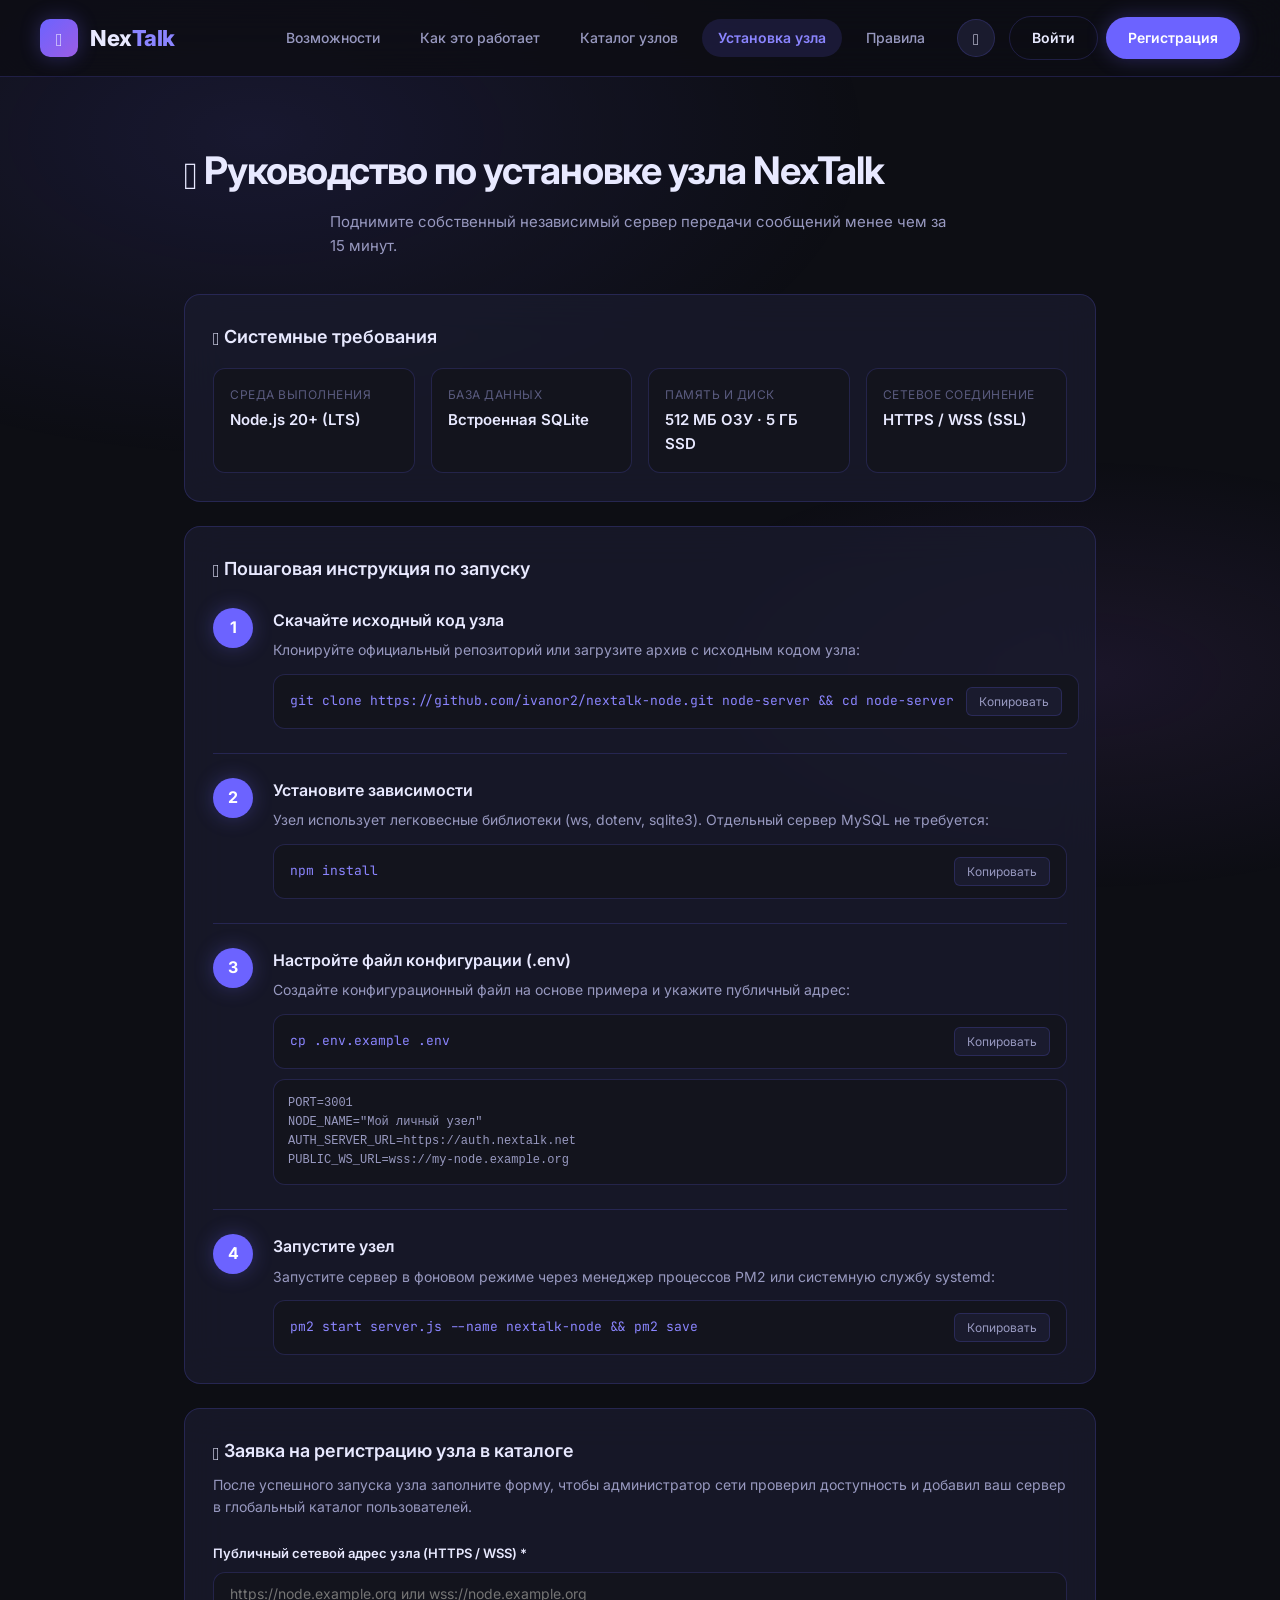
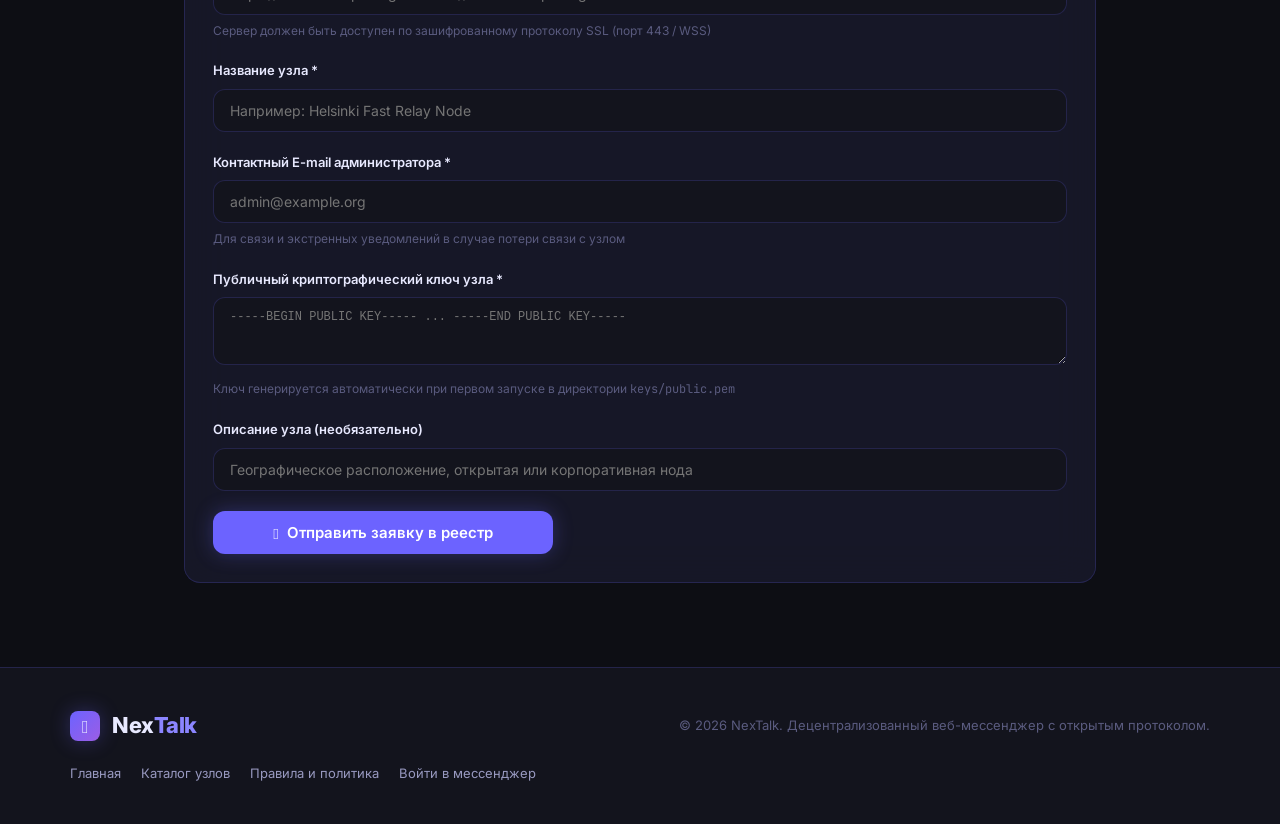
==== commit 5ebc1353: "task snapshot b04253fe-45e4-4707-bc71-fb0f249ff0fc" ====
--- a/install.html
+++ b/install.html
@@ -5,6 +5,7 @@
   <meta name="viewport" content="width=device-width, initial-scale=1.0">
   <title>NexTalk — Руководство по установке своего узла</title>
   <meta name="description" content="Пошаговая инструкция по развёртыванию независимого узла передачи сообщений сети NexTalk и форма заявки на добавление в глобальный каталог.">
+  <link rel="stylesheet" href="vendor/bootstrap-icons/bootstrap-icons.css">
   <link rel="stylesheet" href="css/style.css">
 </head>
 <body>
@@ -12,11 +13,11 @@
   <!-- NAV -->
   <nav class="nav" id="mainNav">
     <a href="index.html" class="nav-logo">
-      <div class="logo-icon">💬</div>
+      <div class="logo-icon"><i class="bi bi-chat-dots-fill" aria-hidden="true"></i></div>
       <span>Nex<em>Talk</em></span>
     </a>
 
-    <button class="nav-burger" id="navBurger" aria-label="Меню">☰</button>
+    <button class="nav-burger" id="navBurger" aria-label="Меню"><i class="bi bi-list" aria-hidden="true"></i></button>
 
     <div class="nav-links" id="navLinks">
       <a href="index.html#features" class="nav-link">Возможности</a>
@@ -24,7 +25,7 @@
       <a href="nodes.html" class="nav-link">Каталог узлов</a>
       <a href="install.html" class="nav-link nav-link-active">Установка узла</a>
       <a href="rules.html" class="nav-link">Правила</a>
-      <button class="theme-toggle" id="themeToggle" title="Переключить тему">🌙</button>
+      <button class="theme-toggle" id="themeToggle" title="Переключить тему"><i class="bi bi-moon-stars-fill" aria-hidden="true"></i></button>
       <a href="../login.php" class="btn btn-ghost" style="margin-left: 6px;">Войти</a>
       <a href="../register.php" class="btn btn-primary">Регистрация</a>
     </div>
@@ -35,7 +36,7 @@
   <!-- MAIN CONTENT -->
   <main class="section" style="max-width: 960px;">
     <div style="margin-bottom: 36px;">
-      <h1 class="section-title" style="text-align: left; margin-bottom: 8px;">🚀 Руководство по установке узла NexTalk</h1>
+      <h1 class="section-title" style="text-align: left; margin-bottom: 8px;"><i class="bi bi-rocket-takeoff-fill" aria-hidden="true"></i> Руководство по установке узла NexTalk</h1>
       <p class="section-desc" style="text-align: left; margin-bottom: 0;">
         Поднимите собственный независимый сервер передачи сообщений менее чем за 15 минут.
       </p>
@@ -43,7 +44,7 @@
 
     <!-- Requirements Overview -->
     <div class="settings-card">
-      <h3 class="card-title">📋 Системные требования</h3>
+      <h3 class="card-title"><i class="bi bi-clipboard-check-fill" aria-hidden="true"></i> Системные требования</h3>
       <div class="info-grid">
         <div class="info-item">
           <div class="info-label">Среда выполнения</div>
@@ -66,7 +67,7 @@
 
     <!-- Installation Steps -->
     <div class="settings-card">
-      <h3 class="card-title" style="margin-bottom: 24px;">🛠️ Пошаговая инструкция по запуску</h3>
+      <h3 class="card-title" style="margin-bottom: 24px;"><i class="bi bi-tools" aria-hidden="true"></i> Пошаговая инструкция по запуску</h3>
 
       <div class="guide-step">
         <div class="guide-step-num">1</div>
@@ -125,7 +126,7 @@
 
     <!-- Application Form -->
     <div class="settings-card" id="apply">
-      <h3 class="card-title">📝 Заявка на регистрацию узла в каталоге</h3>
+      <h3 class="card-title"><i class="bi bi-pencil-square" aria-hidden="true"></i> Заявка на регистрацию узла в каталоге</h3>
       <p class="card-desc" style="margin-bottom: 24px;">
         После успешного запуска узла заполните форму, чтобы администратор сети проверил доступность и добавил ваш сервер в глобальный каталог пользователей.
       </p>
@@ -192,7 +193,7 @@
         </div>
 
         <button type="submit" class="btn btn-primary btn-submit" style="max-width: 340px;">
-          📨 Отправить заявку в реестр
+          <i class="bi bi-send-fill" aria-hidden="true"></i> Отправить заявку в реестр
         </button>
       </form>
     </div>
@@ -202,7 +203,7 @@
   <footer>
     <div class="footer-inner">
       <div class="nav-logo">
-        <div class="logo-icon" style="width:30px;height:30px;font-size:15px;border-radius:8px">💬</div>
+        <div class="logo-icon" style="width:30px;height:30px;border-radius:8px"><i class="bi bi-chat-dots-fill" aria-hidden="true"></i></div>
         <span>Nex<em>Talk</em></span>
       </div>
       <p>© 2026 NexTalk. Децентрализованный веб-мессенджер с открытым протоколом.</p>
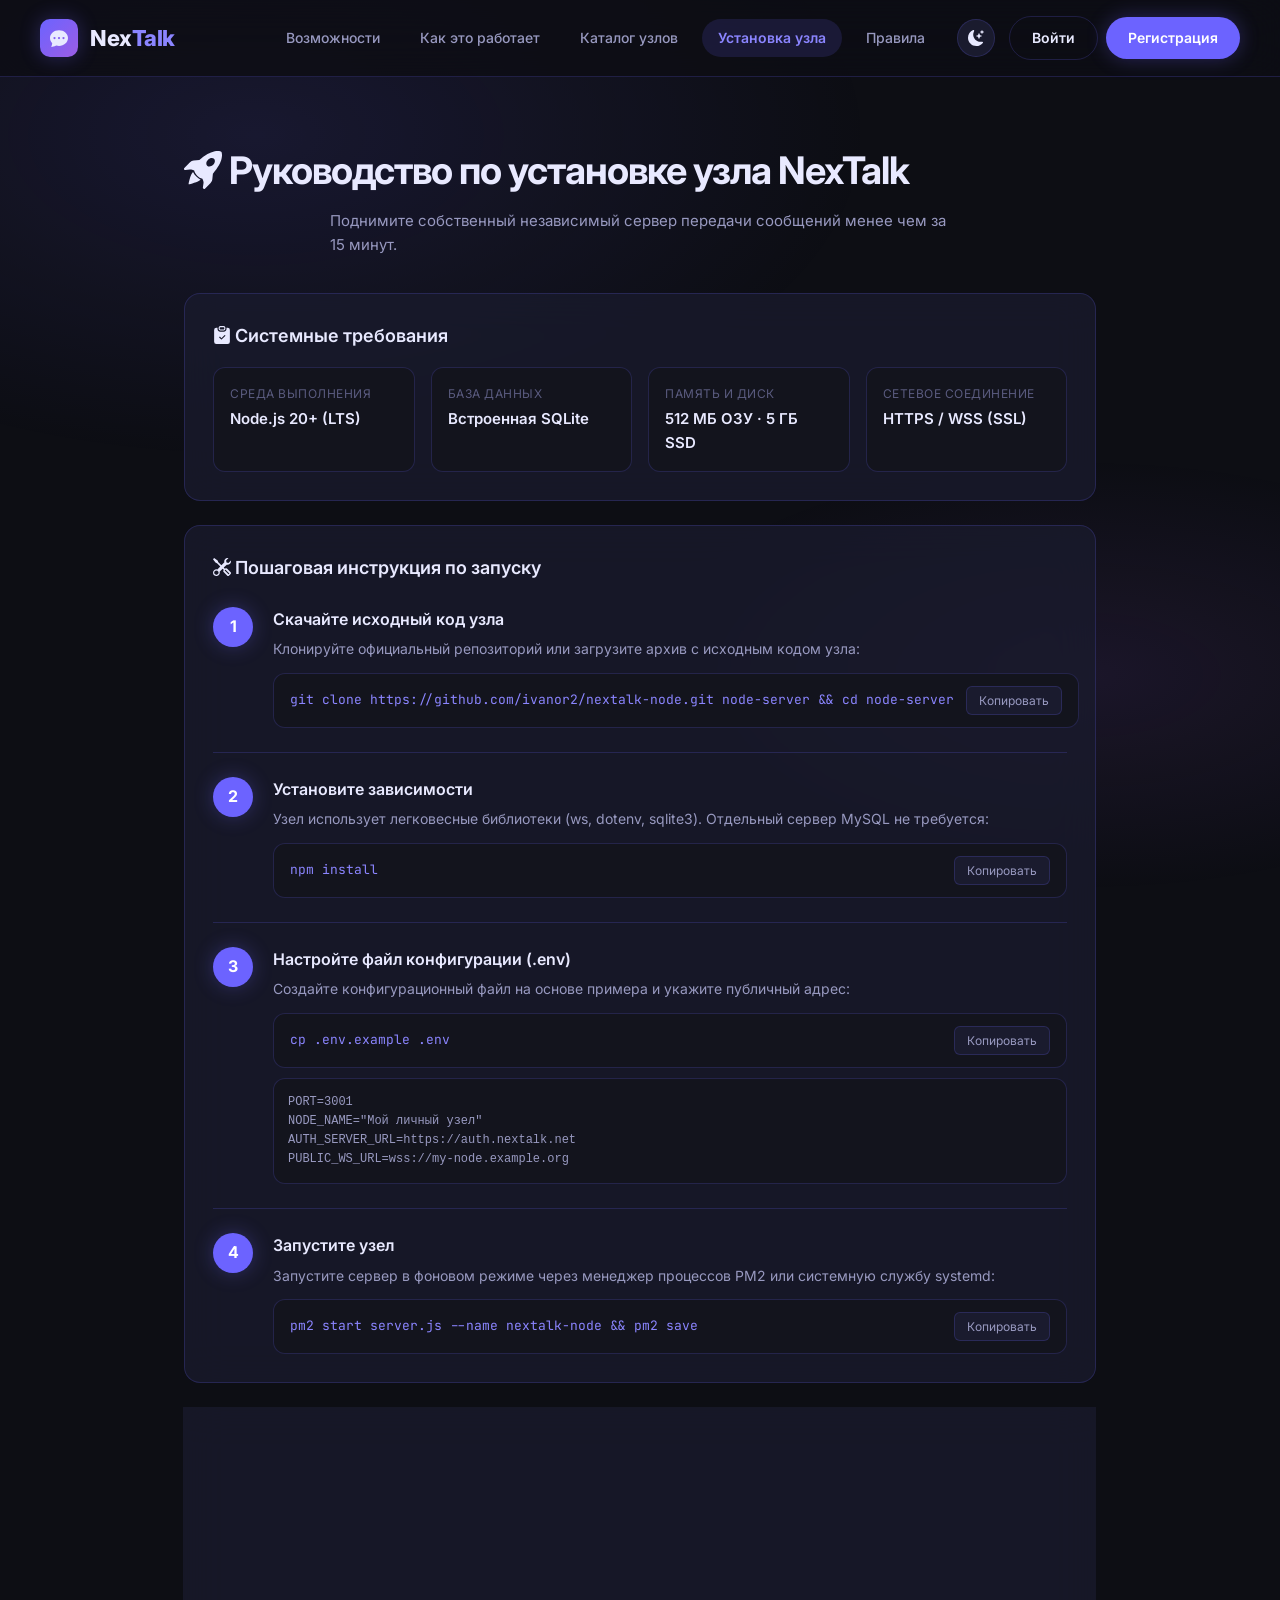
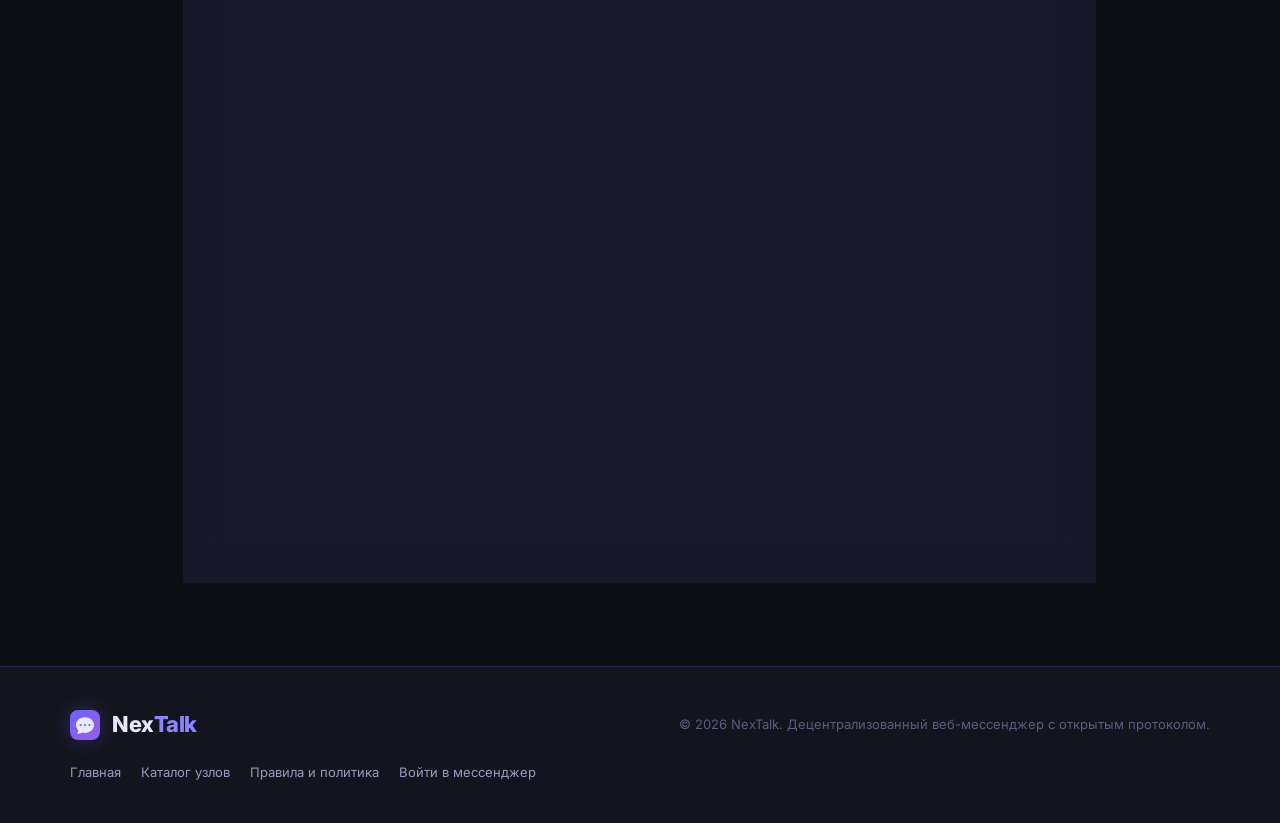
==== commit dd5ed4c2: "task snapshot 9208b7cd-ea82-4350-a803-5c5cea5e137c" ====
--- a/install.html
+++ b/install.html
@@ -5,7 +5,7 @@
   <meta name="viewport" content="width=device-width, initial-scale=1.0">
   <title>NexTalk — Руководство по установке своего узла</title>
   <meta name="description" content="Пошаговая инструкция по развёртыванию независимого узла передачи сообщений сети NexTalk и форма заявки на добавление в глобальный каталог.">
-  <link rel="stylesheet" href="vendor/bootstrap-icons/bootstrap-icons.css">
+
   <link rel="stylesheet" href="css/style.css">
 </head>
 <body>
@@ -13,11 +13,11 @@
   <!-- NAV -->
   <nav class="nav" id="mainNav">
     <a href="index.html" class="nav-logo">
-      <div class="logo-icon"><i class="bi bi-chat-dots-fill" aria-hidden="true"></i></div>
+      <div class="logo-icon"><svg xmlns="http://www.w3.org/2000/svg" width="16" height="16" fill="currentColor" class="bi bi-chat-dots-fill" viewBox="0 0 16 16"> <path d="M16 8c0 3.866-3.582 7-8 7a9 9 0 0 1-2.347-.306c-.584.296-1.925.864-4.181 1.234-.2.032-.352-.176-.273-.362.354-.836.674-1.95.77-2.966C.744 11.37 0 9.76 0 8c0-3.866 3.582-7 8-7s8 3.134 8 7M5 8a1 1 0 1 0-2 0 1 1 0 0 0 2 0m4 0a1 1 0 1 0-2 0 1 1 0 0 0 2 0m3 1a1 1 0 1 0 0-2 1 1 0 0 0 0 2"/> </svg></div>
       <span>Nex<em>Talk</em></span>
     </a>
 
-    <button class="nav-burger" id="navBurger" aria-label="Меню"><i class="bi bi-list" aria-hidden="true"></i></button>
+    <button class="nav-burger" id="navBurger" aria-label="Меню"><svg xmlns="http://www.w3.org/2000/svg" width="16" height="16" fill="currentColor" class="bi bi-list" viewBox="0 0 16 16"> <path fill-rule="evenodd" d="M2.5 12a.5.5 0 0 1 .5-.5h10a.5.5 0 0 1 0 1H3a.5.5 0 0 1-.5-.5m0-4a.5.5 0 0 1 .5-.5h10a.5.5 0 0 1 0 1H3a.5.5 0 0 1-.5-.5m0-4a.5.5 0 0 1 .5-.5h10a.5.5 0 0 1 0 1H3a.5.5 0 0 1-.5-.5"/> </svg></button>
 
     <div class="nav-links" id="navLinks">
       <a href="index.html#features" class="nav-link">Возможности</a>
@@ -25,7 +25,7 @@
       <a href="nodes.html" class="nav-link">Каталог узлов</a>
       <a href="install.html" class="nav-link nav-link-active">Установка узла</a>
       <a href="rules.html" class="nav-link">Правила</a>
-      <button class="theme-toggle" id="themeToggle" title="Переключить тему"><i class="bi bi-moon-stars-fill" aria-hidden="true"></i></button>
+      <button class="theme-toggle" id="themeToggle" title="Переключить тему"><svg xmlns="http://www.w3.org/2000/svg" width="16" height="16" fill="currentColor" class="bi bi-moon-stars-fill" viewBox="0 0 16 16"> <path d="M6 .278a.77.77 0 0 1 .08.858 7.2 7.2 0 0 0-.878 3.46c0 4.021 3.278 7.277 7.318 7.277q.792-.001 1.533-.16a.79.79 0 0 1 .81.316.73.73 0 0 1-.031.893A8.35 8.35 0 0 1 8.344 16C3.734 16 0 12.286 0 7.71 0 4.266 2.114 1.312 5.124.06A.75.75 0 0 1 6 .278"/> <path d="M10.794 3.148a.217.217 0 0 1 .412 0l.387 1.162c.173.518.579.924 1.097 1.097l1.162.387a.217.217 0 0 1 0 .412l-1.162.387a1.73 1.73 0 0 0-1.097 1.097l-.387 1.162a.217.217 0 0 1-.412 0l-.387-1.162A1.73 1.73 0 0 0 9.31 6.593l-1.162-.387a.217.217 0 0 1 0-.412l1.162-.387a1.73 1.73 0 0 0 1.097-1.097zM13.863.099a.145.145 0 0 1 .274 0l.258.774c.115.346.386.617.732.732l.774.258a.145.145 0 0 1 0 .274l-.774.258a1.16 1.16 0 0 0-.732.732l-.258.774a.145.145 0 0 1-.274 0l-.258-.774a1.16 1.16 0 0 0-.732-.732l-.774-.258a.145.145 0 0 1 0-.274l.774-.258c.346-.115.617-.386.732-.732z"/> </svg></button>
       <a href="../login.php" class="btn btn-ghost" style="margin-left: 6px;">Войти</a>
       <a href="../register.php" class="btn btn-primary">Регистрация</a>
     </div>
@@ -36,7 +36,7 @@
   <!-- MAIN CONTENT -->
   <main class="section" style="max-width: 960px;">
     <div style="margin-bottom: 36px;">
-      <h1 class="section-title" style="text-align: left; margin-bottom: 8px;"><i class="bi bi-rocket-takeoff-fill" aria-hidden="true"></i> Руководство по установке узла NexTalk</h1>
+      <h1 class="section-title" style="text-align: left; margin-bottom: 8px;"><svg xmlns="http://www.w3.org/2000/svg" width="16" height="16" fill="currentColor" class="bi bi-rocket-takeoff-fill" viewBox="0 0 16 16"> <path d="M12.17 9.53c2.307-2.592 3.278-4.684 3.641-6.218.21-.887.214-1.58.16-2.065a3.6 3.6 0 0 0-.108-.563 2 2 0 0 0-.078-.23V.453c-.073-.164-.168-.234-.352-.295a2 2 0 0 0-.16-.045 4 4 0 0 0-.57-.093c-.49-.044-1.19-.03-2.08.188-1.536.374-3.618 1.343-6.161 3.604l-2.4.238h-.006a2.55 2.55 0 0 0-1.524.734L.15 7.17a.512.512 0 0 0 .433.868l1.896-.271c.28-.04.592.013.955.132.232.076.437.16.655.248l.203.083c.196.816.66 1.58 1.275 2.195.613.614 1.376 1.08 2.191 1.277l.082.202c.089.218.173.424.249.657.118.363.172.676.132.956l-.271 1.9a.512.512 0 0 0 .867.433l2.382-2.386c.41-.41.668-.949.732-1.526zm.11-3.699c-.797.8-1.93.961-2.528.362-.598-.6-.436-1.733.361-2.532.798-.799 1.93-.96 2.528-.361s.437 1.732-.36 2.531Z"/> <path d="M5.205 10.787a7.6 7.6 0 0 0 1.804 1.352c-1.118 1.007-4.929 2.028-5.054 1.903-.126-.127.737-4.189 1.839-5.18.346.69.837 1.35 1.411 1.925"/> </svg> Руководство по установке узла NexTalk</h1>
       <p class="section-desc" style="text-align: left; margin-bottom: 0;">
         Поднимите собственный независимый сервер передачи сообщений менее чем за 15 минут.
       </p>
@@ -44,7 +44,7 @@
 
     <!-- Requirements Overview -->
     <div class="settings-card">
-      <h3 class="card-title"><i class="bi bi-clipboard-check-fill" aria-hidden="true"></i> Системные требования</h3>
+      <h3 class="card-title"><svg xmlns="http://www.w3.org/2000/svg" width="16" height="16" fill="currentColor" class="bi bi-clipboard-check-fill" viewBox="0 0 16 16"> <path d="M6.5 0A1.5 1.5 0 0 0 5 1.5v1A1.5 1.5 0 0 0 6.5 4h3A1.5 1.5 0 0 0 11 2.5v-1A1.5 1.5 0 0 0 9.5 0zm3 1a.5.5 0 0 1 .5.5v1a.5.5 0 0 1-.5.5h-3a.5.5 0 0 1-.5-.5v-1a.5.5 0 0 1 .5-.5z"/> <path d="M4 1.5H3a2 2 0 0 0-2 2V14a2 2 0 0 0 2 2h10a2 2 0 0 0 2-2V3.5a2 2 0 0 0-2-2h-1v1A2.5 2.5 0 0 1 9.5 5h-3A2.5 2.5 0 0 1 4 2.5zm6.854 7.354-3 3a.5.5 0 0 1-.708 0l-1.5-1.5a.5.5 0 0 1 .708-.708L7.5 10.793l2.646-2.647a.5.5 0 0 1 .708.708"/> </svg> Системные требования</h3>
       <div class="info-grid">
         <div class="info-item">
           <div class="info-label">Среда выполнения</div>
@@ -67,7 +67,7 @@
 
     <!-- Installation Steps -->
     <div class="settings-card">
-      <h3 class="card-title" style="margin-bottom: 24px;"><i class="bi bi-tools" aria-hidden="true"></i> Пошаговая инструкция по запуску</h3>
+      <h3 class="card-title" style="margin-bottom: 24px;"><svg xmlns="http://www.w3.org/2000/svg" width="16" height="16" fill="currentColor" class="bi bi-tools" viewBox="0 0 16 16"> <path d="M1 0 0 1l2.2 3.081a1 1 0 0 0 .815.419h.07a1 1 0 0 1 .708.293l2.675 2.675-2.617 2.654A3.003 3.003 0 0 0 0 13a3 3 0 1 0 5.878-.851l2.654-2.617.968.968-.305.914a1 1 0 0 0 .242 1.023l3.27 3.27a.997.997 0 0 0 1.414 0l1.586-1.586a.997.997 0 0 0 0-1.414l-3.27-3.27a1 1 0 0 0-1.023-.242L10.5 9.5l-.96-.96 2.68-2.643A3.005 3.005 0 0 0 16 3q0-.405-.102-.777l-2.14 2.141L12 4l-.364-1.757L13.777.102a3 3 0 0 0-3.675 3.68L7.462 6.46 4.793 3.793a1 1 0 0 1-.293-.707v-.071a1 1 0 0 0-.419-.814zm9.646 10.646a.5.5 0 0 1 .708 0l2.914 2.915a.5.5 0 0 1-.707.707l-2.915-2.914a.5.5 0 0 1 0-.708M3 11l.471.242.529.026.287.445.445.287.026.529L5 13l-.242.471-.026.529-.445.287-.287.445-.529.026L3 15l-.471-.242L2 14.732l-.287-.445L1.268 14l-.026-.529L1 13l.242-.471.026-.529.445-.287.287-.445.529-.026z"/> </svg> Пошаговая инструкция по запуску</h3>
 
       <div class="guide-step">
         <div class="guide-step-num">1</div>
@@ -126,7 +126,7 @@
 
     <!-- Application Form -->
     <div class="settings-card" id="apply">
-      <h3 class="card-title"><i class="bi bi-pencil-square" aria-hidden="true"></i> Заявка на регистрацию узла в каталоге</h3>
+      <h3 class="card-title"><svg xmlns="http://www.w3.org/2000/svg" width="16" height="16" fill="currentColor" class="bi bi-pencil-square" viewBox="0 0 16 16"> <path d="M15.502 1.94a.5.5 0 0 1 0 .706L14.459 3.69l-2-2L13.502.646a.5.5 0 0 1 .707 0l1.293 1.293zm-1.75 2.456-2-2L4.939 9.21a.5.5 0 0 0-.121.196l-.805 2.414a.25.25 0 0 0 .316.316l2.414-.805a.5.5 0 0 0 .196-.12l6.813-6.814z"/> <path fill-rule="evenodd" d="M1 13.5A1.5 1.5 0 0 0 2.5 15h11a1.5 1.5 0 0 0 1.5-1.5v-6a.5.5 0 0 0-1 0v6a.5.5 0 0 1-.5.5h-11a.5.5 0 0 1-.5-.5v-11a.5.5 0 0 1 .5-.5H9a.5.5 0 0 0 0-1H2.5A1.5 1.5 0 0 0 1 2.5z"/> </svg> Заявка на регистрацию узла в каталоге</h3>
       <p class="card-desc" style="margin-bottom: 24px;">
         После успешного запуска узла заполните форму, чтобы администратор сети проверил доступность и добавил ваш сервер в глобальный каталог пользователей.
       </p>
@@ -193,7 +193,7 @@
         </div>
 
         <button type="submit" class="btn btn-primary btn-submit" style="max-width: 340px;">
-          <i class="bi bi-send-fill" aria-hidden="true"></i> Отправить заявку в реестр
+          <svg xmlns="http://www.w3.org/2000/svg" width="16" height="16" fill="currentColor" class="bi bi-send-fill" viewBox="0 0 16 16"> <path d="M15.964.686a.5.5 0 0 0-.65-.65L.767 5.855H.766l-.452.18a.5.5 0 0 0-.082.887l.41.26.001.002 4.995 3.178 3.178 4.995.002.002.26.41a.5.5 0 0 0 .886-.083zm-1.833 1.89L6.637 10.07l-.215-.338a.5.5 0 0 0-.154-.154l-.338-.215 7.494-7.494 1.178-.471z"/> </svg> Отправить заявку в реестр
         </button>
       </form>
     </div>
@@ -203,7 +203,7 @@
   <footer>
     <div class="footer-inner">
       <div class="nav-logo">
-        <div class="logo-icon" style="width:30px;height:30px;border-radius:8px"><i class="bi bi-chat-dots-fill" aria-hidden="true"></i></div>
+        <div class="logo-icon" style="width:30px;height:30px;border-radius:8px"><svg xmlns="http://www.w3.org/2000/svg" width="16" height="16" fill="currentColor" class="bi bi-chat-dots-fill" viewBox="0 0 16 16"> <path d="M16 8c0 3.866-3.582 7-8 7a9 9 0 0 1-2.347-.306c-.584.296-1.925.864-4.181 1.234-.2.032-.352-.176-.273-.362.354-.836.674-1.95.77-2.966C.744 11.37 0 9.76 0 8c0-3.866 3.582-7 8-7s8 3.134 8 7M5 8a1 1 0 1 0-2 0 1 1 0 0 0 2 0m4 0a1 1 0 1 0-2 0 1 1 0 0 0 2 0m3 1a1 1 0 1 0 0-2 1 1 0 0 0 0 2"/> </svg></div>
         <span>Nex<em>Talk</em></span>
       </div>
       <p>© 2026 NexTalk. Децентрализованный веб-мессенджер с открытым протоколом.</p>
--- a/css/style.css
+++ b/css/style.css
@@ -1937,3 +1937,12 @@
     font-size: 13px;
   }
 }
+
+/* ── Inline Bootstrap SVG icons (replaced icon font) ─────── */
+svg.bi {
+  width: 1em;
+  height: 1em;
+  fill: currentColor;
+  vertical-align: -.125em;
+  flex-shrink: 0;
+}
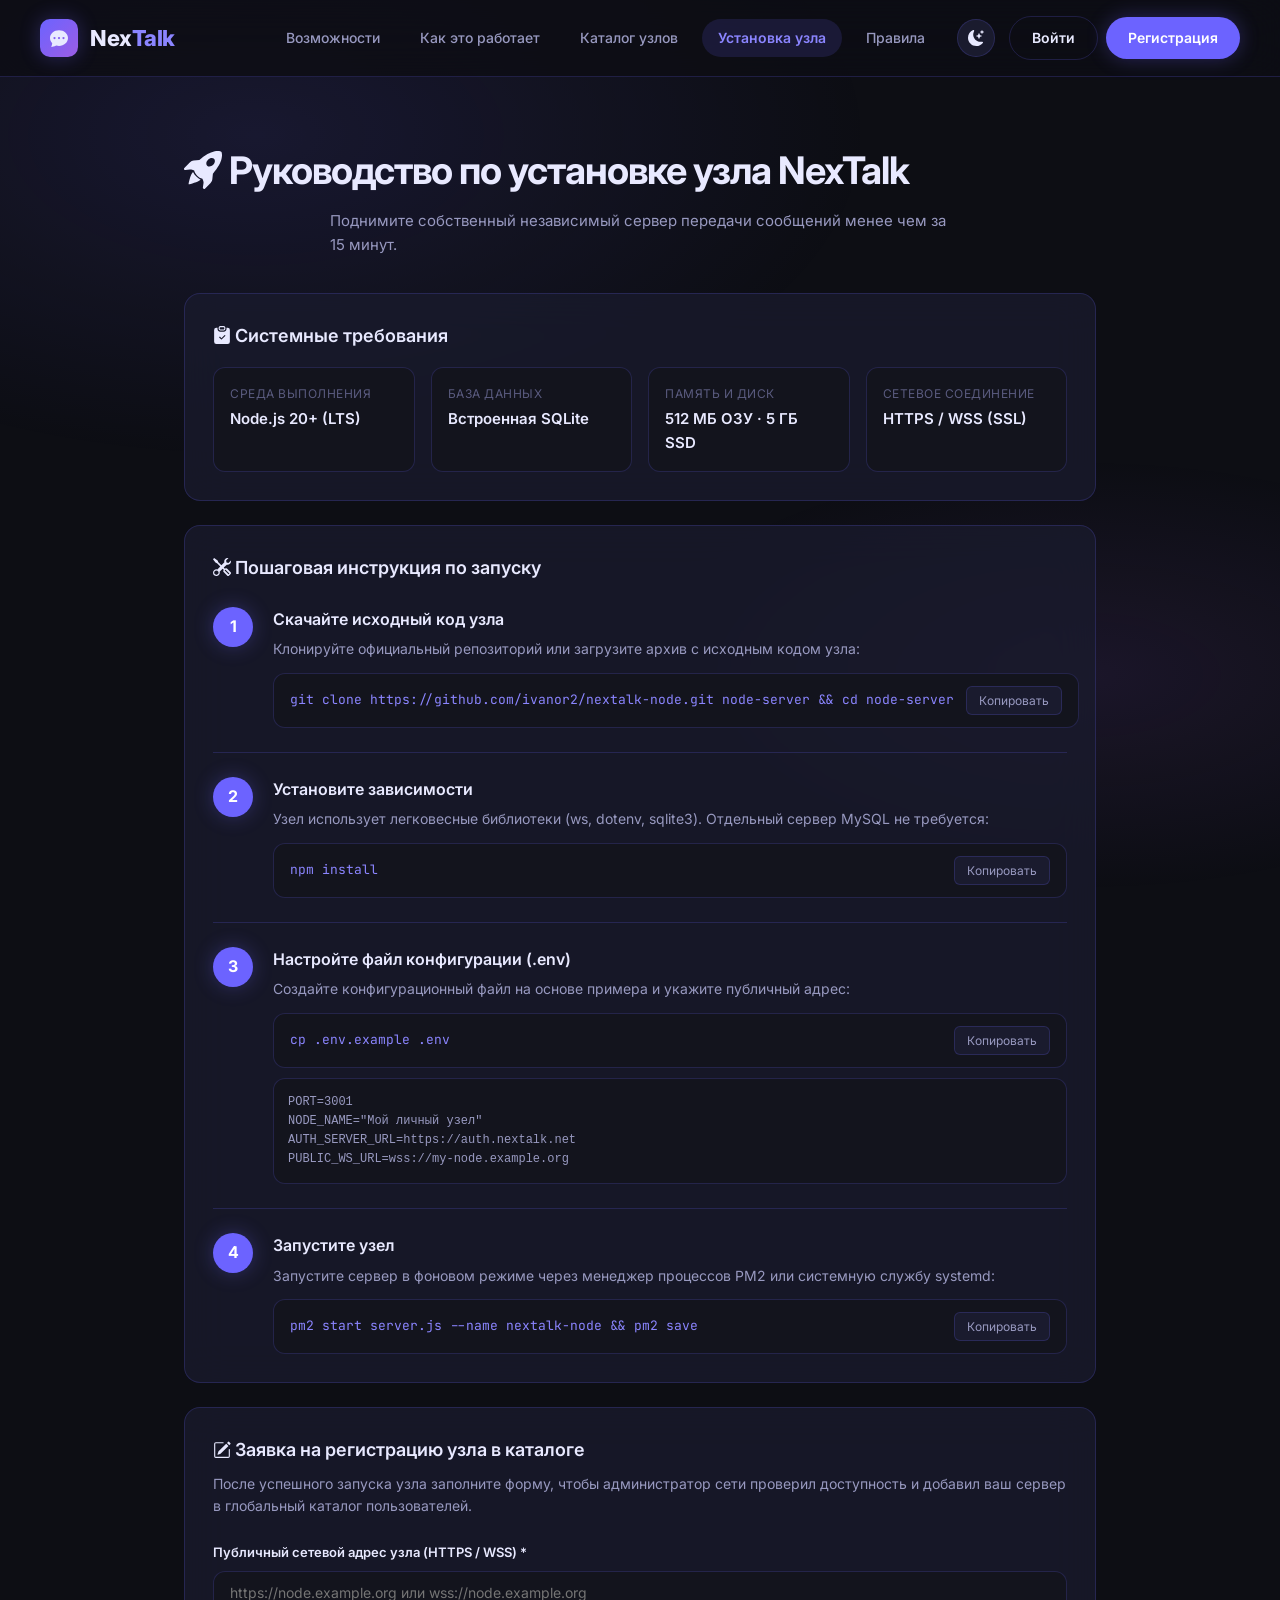
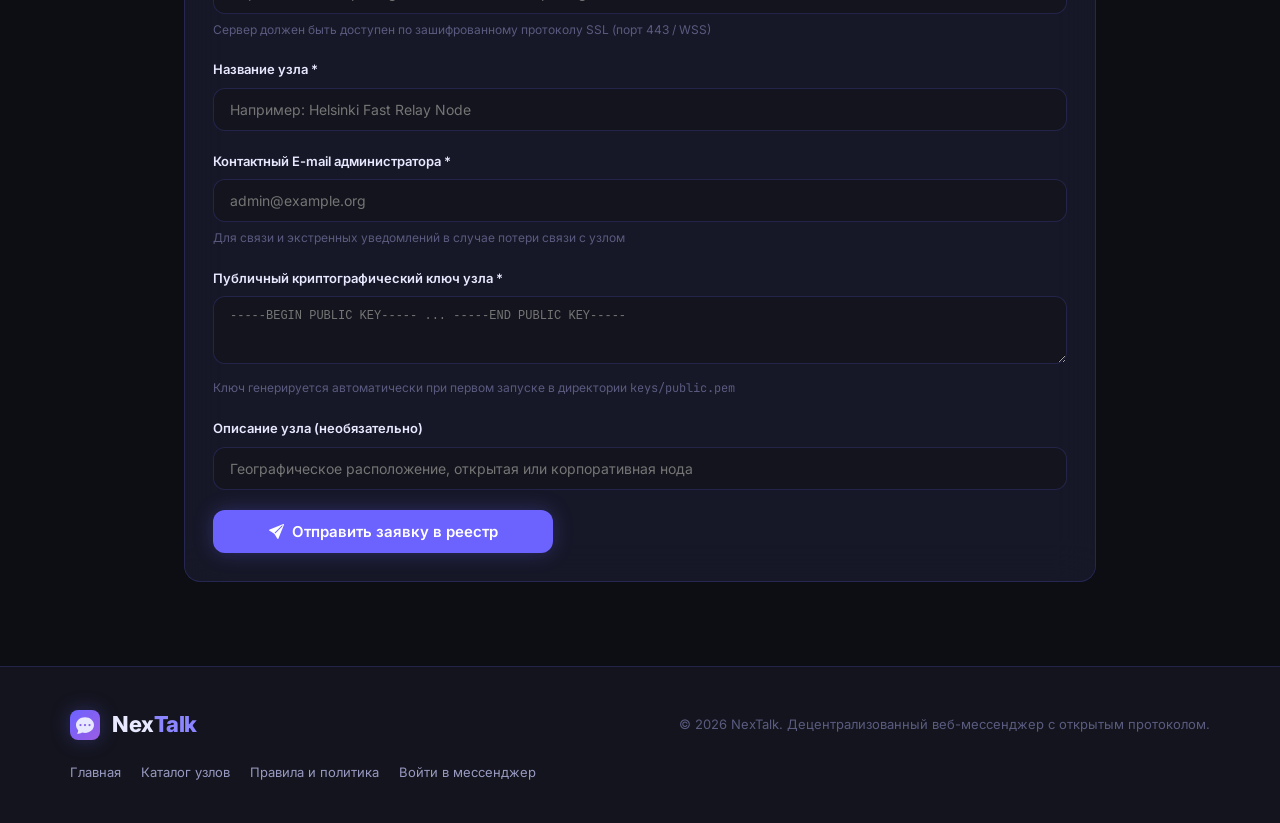
==== commit 7e117a7c: "task snapshot 45705c16-a307-473e-a20a-50e073682988" ====
--- a/install.html
+++ b/install.html
@@ -1,221 +1,43 @@
-<!DOCTYPE html>
-<html lang="ru" data-theme="dark">
-<head>
-  <meta charset="UTF-8">
-  <meta name="viewport" content="width=device-width, initial-scale=1.0">
-  <title>NexTalk — Руководство по установке своего узла</title>
-  <meta name="description" content="Пошаговая инструкция по развёртыванию независимого узла передачи сообщений сети NexTalk и форма заявки на добавление в глобальный каталог.">
-
-  <link rel="stylesheet" href="css/style.css">
-</head>
-<body>
-
-  <!-- NAV -->
-  <nav class="nav" id="mainNav">
-    <a href="index.html" class="nav-logo">
-      <div class="logo-icon"><svg xmlns="http://www.w3.org/2000/svg" width="16" height="16" fill="currentColor" class="bi bi-chat-dots-fill" viewBox="0 0 16 16"> <path d="M16 8c0 3.866-3.582 7-8 7a9 9 0 0 1-2.347-.306c-.584.296-1.925.864-4.181 1.234-.2.032-.352-.176-.273-.362.354-.836.674-1.95.77-2.966C.744 11.37 0 9.76 0 8c0-3.866 3.582-7 8-7s8 3.134 8 7M5 8a1 1 0 1 0-2 0 1 1 0 0 0 2 0m4 0a1 1 0 1 0-2 0 1 1 0 0 0 2 0m3 1a1 1 0 1 0 0-2 1 1 0 0 0 0 2"/> </svg></div>
-      <span>Nex<em>Talk</em></span>
-    </a>
-
-    <button class="nav-burger" id="navBurger" aria-label="Меню"><svg xmlns="http://www.w3.org/2000/svg" width="16" height="16" fill="currentColor" class="bi bi-list" viewBox="0 0 16 16"> <path fill-rule="evenodd" d="M2.5 12a.5.5 0 0 1 .5-.5h10a.5.5 0 0 1 0 1H3a.5.5 0 0 1-.5-.5m0-4a.5.5 0 0 1 .5-.5h10a.5.5 0 0 1 0 1H3a.5.5 0 0 1-.5-.5m0-4a.5.5 0 0 1 .5-.5h10a.5.5 0 0 1 0 1H3a.5.5 0 0 1-.5-.5"/> </svg></button>
-
-    <div class="nav-links" id="navLinks">
-      <a href="index.html#features" class="nav-link">Возможности</a>
-      <a href="index.html#how" class="nav-link">Как это работает</a>
-      <a href="nodes.html" class="nav-link">Каталог узлов</a>
-      <a href="install.html" class="nav-link nav-link-active">Установка узла</a>
-      <a href="rules.html" class="nav-link">Правила</a>
-      <button class="theme-toggle" id="themeToggle" title="Переключить тему"><svg xmlns="http://www.w3.org/2000/svg" width="16" height="16" fill="currentColor" class="bi bi-moon-stars-fill" viewBox="0 0 16 16"> <path d="M6 .278a.77.77 0 0 1 .08.858 7.2 7.2 0 0 0-.878 3.46c0 4.021 3.278 7.277 7.318 7.277q.792-.001 1.533-.16a.79.79 0 0 1 .81.316.73.73 0 0 1-.031.893A8.35 8.35 0 0 1 8.344 16C3.734 16 0 12.286 0 7.71 0 4.266 2.114 1.312 5.124.06A.75.75 0 0 1 6 .278"/> <path d="M10.794 3.148a.217.217 0 0 1 .412 0l.387 1.162c.173.518.579.924 1.097 1.097l1.162.387a.217.217 0 0 1 0 .412l-1.162.387a1.73 1.73 0 0 0-1.097 1.097l-.387 1.162a.217.217 0 0 1-.412 0l-.387-1.162A1.73 1.73 0 0 0 9.31 6.593l-1.162-.387a.217.217 0 0 1 0-.412l1.162-.387a1.73 1.73 0 0 0 1.097-1.097zM13.863.099a.145.145 0 0 1 .274 0l.258.774c.115.346.386.617.732.732l.774.258a.145.145 0 0 1 0 .274l-.774.258a1.16 1.16 0 0 0-.732.732l-.258.774a.145.145 0 0 1-.274 0l-.258-.774a1.16 1.16 0 0 0-.732-.732l-.774-.258a.145.145 0 0 1 0-.274l.774-.258c.346-.115.617-.386.732-.732z"/> </svg></button>
-      <a href="../login.php" class="btn btn-ghost" style="margin-left: 6px;">Войти</a>
-      <a href="../register.php" class="btn btn-primary">Регистрация</a>
-    </div>
-  </nav>
-
-  <div class="nav-spacer"></div>
-
-  <!-- MAIN CONTENT -->
-  <main class="section" style="max-width: 960px;">
-    <div style="margin-bottom: 36px;">
-      <h1 class="section-title" style="text-align: left; margin-bottom: 8px;"><svg xmlns="http://www.w3.org/2000/svg" width="16" height="16" fill="currentColor" class="bi bi-rocket-takeoff-fill" viewBox="0 0 16 16"> <path d="M12.17 9.53c2.307-2.592 3.278-4.684 3.641-6.218.21-.887.214-1.58.16-2.065a3.6 3.6 0 0 0-.108-.563 2 2 0 0 0-.078-.23V.453c-.073-.164-.168-.234-.352-.295a2 2 0 0 0-.16-.045 4 4 0 0 0-.57-.093c-.49-.044-1.19-.03-2.08.188-1.536.374-3.618 1.343-6.161 3.604l-2.4.238h-.006a2.55 2.55 0 0 0-1.524.734L.15 7.17a.512.512 0 0 0 .433.868l1.896-.271c.28-.04.592.013.955.132.232.076.437.16.655.248l.203.083c.196.816.66 1.58 1.275 2.195.613.614 1.376 1.08 2.191 1.277l.082.202c.089.218.173.424.249.657.118.363.172.676.132.956l-.271 1.9a.512.512 0 0 0 .867.433l2.382-2.386c.41-.41.668-.949.732-1.526zm.11-3.699c-.797.8-1.93.961-2.528.362-.598-.6-.436-1.733.361-2.532.798-.799 1.93-.96 2.528-.361s.437 1.732-.36 2.531Z"/> <path d="M5.205 10.787a7.6 7.6 0 0 0 1.804 1.352c-1.118 1.007-4.929 2.028-5.054 1.903-.126-.127.737-4.189 1.839-5.18.346.69.837 1.35 1.411 1.925"/> </svg> Руководство по установке узла NexTalk</h1>
-      <p class="section-desc" style="text-align: left; margin-bottom: 0;">
+<!DOCTYPE html><html lang="ru" data-theme="dark"><head><meta charset="UTF-8"><meta name="viewport" content="width=device-width, initial-scale=1.0"><title>NexTalk — Руководство по установке своего узла</title><meta name="description" content="Пошаговая инструкция по развёртыванию независимого узла передачи сообщений сети NexTalk и форма заявки на добавление в глобальный каталог."><!-- SEO / Social --><meta property="og:type" content="website"><meta property="og:title" content="NexTalk — Руководство по установке своего узла"><meta property="og:description" content="Пошаговая инструкция по развёртыванию независимого узла передачи сообщений сети NexTalk и форма заявки на добавление в глобальный каталог."><meta name="twitter:card" content="summary_large_image"><link rel="icon" href="data:image/svg+xml,<svg xmlns='http://www.w3.org/2000/svg' viewBox='0 0 16 16'><text y='14' font-size='14'>%F0%9F%92%AC</text></svg>"><!-- Performance: early font connections --><link rel="preconnect" href="https://fonts.googleapis.com"><link rel="preconnect" href="https://fonts.gstatic.com" crossorigin><link rel="stylesheet" href="https://fonts.googleapis.com/css2?family=Inter:wght@300;400;500;600;700;800&family=JetBrains+Mono:wght@400;500;600&display=swap" media="print" onload="this.media='all'"><noscript><link rel="stylesheet" href="https://fonts.googleapis.com/css2?family=Inter:wght@300;400;500;600;700;800&family=JetBrains+Mono:wght@400;500;600&display=swap"></noscript><link rel="stylesheet" href="css/style.css"></head><body><!-- NAV --><nav class="nav" id="mainNav"><a href="index.html" class="nav-logo"><div class="logo-icon"><svg xmlns="http://www.w3.org/2000/svg" width="16" height="16" fill="currentColor" class="bi bi-chat-dots-fill" viewBox="0 0 16 16"><path d="M16 8c0 3.866-3.582 7-8 7a9 9 0 0 1-2.347-.306c-.584.296-1.925.864-4.181 1.234-.2.032-.352-.176-.273-.362.354-.836.674-1.95.77-2.966C.744 11.37 0 9.76 0 8c0-3.866 3.582-7 8-7s8 3.134 8 7M5 8a1 1 0 1 0-2 0 1 1 0 0 0 2 0m4 0a1 1 0 1 0-2 0 1 1 0 0 0 2 0m3 1a1 1 0 1 0 0-2 1 1 0 0 0 0 2"/></svg></div><span>Nex<em>Talk</em></span></a><button class="nav-burger" id="navBurger" aria-label="Меню"><svg xmlns="http://www.w3.org/2000/svg" width="16" height="16" fill="currentColor" class="bi bi-list" viewBox="0 0 16 16"><path fill-rule="evenodd" d="M2.5 12a.5.5 0 0 1 .5-.5h10a.5.5 0 0 1 0 1H3a.5.5 0 0 1-.5-.5m0-4a.5.5 0 0 1 .5-.5h10a.5.5 0 0 1 0 1H3a.5.5 0 0 1-.5-.5m0-4a.5.5 0 0 1 .5-.5h10a.5.5 0 0 1 0 1H3a.5.5 0 0 1-.5-.5"/></svg></button><div class="nav-links" id="navLinks"><a href="index.html#features" class="nav-link">Возможности</a><a href="index.html#how" class="nav-link">Как это работает</a><a href="nodes.html" class="nav-link">Каталог узлов</a><a href="install.html" class="nav-link nav-link-active">Установка узла</a><a href="rules.html" class="nav-link">Правила</a><button class="theme-toggle" id="themeToggle" title="Переключить тему"><svg xmlns="http://www.w3.org/2000/svg" width="16" height="16" fill="currentColor" class="bi bi-moon-stars-fill" viewBox="0 0 16 16"><path d="M6 .278a.77.77 0 0 1 .08.858 7.2 7.2 0 0 0-.878 3.46c0 4.021 3.278 7.277 7.318 7.277q.792-.001 1.533-.16a.79.79 0 0 1 .81.316.73.73 0 0 1-.031.893A8.35 8.35 0 0 1 8.344 16C3.734 16 0 12.286 0 7.71 0 4.266 2.114 1.312 5.124.06A.75.75 0 0 1 6 .278"/><path d="M10.794 3.148a.217.217 0 0 1 .412 0l.387 1.162c.173.518.579.924 1.097 1.097l1.162.387a.217.217 0 0 1 0 .412l-1.162.387a1.73 1.73 0 0 0-1.097 1.097l-.387 1.162a.217.217 0 0 1-.412 0l-.387-1.162A1.73 1.73 0 0 0 9.31 6.593l-1.162-.387a.217.217 0 0 1 0-.412l1.162-.387a1.73 1.73 0 0 0 1.097-1.097zM13.863.099a.145.145 0 0 1 .274 0l.258.774c.115.346.386.617.732.732l.774.258a.145.145 0 0 1 0 .274l-.774.258a1.16 1.16 0 0 0-.732.732l-.258.774a.145.145 0 0 1-.274 0l-.258-.774a1.16 1.16 0 0 0-.732-.732l-.774-.258a.145.145 0 0 1 0-.274l.774-.258c.346-.115.617-.386.732-.732z"/></svg></button><a href="../login.php" class="btn btn-ghost" style="margin-left: 6px;">Войти</a><a href="../register.php" class="btn btn-primary">Регистрация</a></div></nav><div class="nav-spacer"></div><!-- MAIN CONTENT --><main class="section" style="max-width: 960px;"><div style="margin-bottom: 36px;"><h1 class="section-title" style="text-align: left; margin-bottom: 8px;"><svg xmlns="http://www.w3.org/2000/svg" width="16" height="16" fill="currentColor" class="bi bi-rocket-takeoff-fill" viewBox="0 0 16 16"><path d="M12.17 9.53c2.307-2.592 3.278-4.684 3.641-6.218.21-.887.214-1.58.16-2.065a3.6 3.6 0 0 0-.108-.563 2 2 0 0 0-.078-.23V.453c-.073-.164-.168-.234-.352-.295a2 2 0 0 0-.16-.045 4 4 0 0 0-.57-.093c-.49-.044-1.19-.03-2.08.188-1.536.374-3.618 1.343-6.161 3.604l-2.4.238h-.006a2.55 2.55 0 0 0-1.524.734L.15 7.17a.512.512 0 0 0 .433.868l1.896-.271c.28-.04.592.013.955.132.232.076.437.16.655.248l.203.083c.196.816.66 1.58 1.275 2.195.613.614 1.376 1.08 2.191 1.277l.082.202c.089.218.173.424.249.657.118.363.172.676.132.956l-.271 1.9a.512.512 0 0 0 .867.433l2.382-2.386c.41-.41.668-.949.732-1.526zm.11-3.699c-.797.8-1.93.961-2.528.362-.598-.6-.436-1.733.361-2.532.798-.799 1.93-.96 2.528-.361s.437 1.732-.36 2.531Z"/><path d="M5.205 10.787a7.6 7.6 0 0 0 1.804 1.352c-1.118 1.007-4.929 2.028-5.054 1.903-.126-.127.737-4.189 1.839-5.18.346.69.837 1.35 1.411 1.925"/></svg> Руководство по установке узла NexTalk</h1><p class="section-desc" style="text-align: left; margin-bottom: 0;">
         Поднимите собственный независимый сервер передачи сообщений менее чем за 15 минут.
-      </p>
-    </div>
-
-    <!-- Requirements Overview -->
-    <div class="settings-card">
-      <h3 class="card-title"><svg xmlns="http://www.w3.org/2000/svg" width="16" height="16" fill="currentColor" class="bi bi-clipboard-check-fill" viewBox="0 0 16 16"> <path d="M6.5 0A1.5 1.5 0 0 0 5 1.5v1A1.5 1.5 0 0 0 6.5 4h3A1.5 1.5 0 0 0 11 2.5v-1A1.5 1.5 0 0 0 9.5 0zm3 1a.5.5 0 0 1 .5.5v1a.5.5 0 0 1-.5.5h-3a.5.5 0 0 1-.5-.5v-1a.5.5 0 0 1 .5-.5z"/> <path d="M4 1.5H3a2 2 0 0 0-2 2V14a2 2 0 0 0 2 2h10a2 2 0 0 0 2-2V3.5a2 2 0 0 0-2-2h-1v1A2.5 2.5 0 0 1 9.5 5h-3A2.5 2.5 0 0 1 4 2.5zm6.854 7.354-3 3a.5.5 0 0 1-.708 0l-1.5-1.5a.5.5 0 0 1 .708-.708L7.5 10.793l2.646-2.647a.5.5 0 0 1 .708.708"/> </svg> Системные требования</h3>
-      <div class="info-grid">
-        <div class="info-item">
-          <div class="info-label">Среда выполнения</div>
-          <div class="info-value">Node.js 20+ (LTS)</div>
-        </div>
-        <div class="info-item">
-          <div class="info-label">База данных</div>
-          <div class="info-value">Встроенная SQLite</div>
-        </div>
-        <div class="info-item">
-          <div class="info-label">Память и диск</div>
-          <div class="info-value">512 МБ ОЗУ · 5 ГБ SSD</div>
-        </div>
-        <div class="info-item">
-          <div class="info-label">Сетевое соединение</div>
-          <div class="info-value">HTTPS / WSS (SSL)</div>
-        </div>
-      </div>
-    </div>
-
-    <!-- Installation Steps -->
-    <div class="settings-card">
-      <h3 class="card-title" style="margin-bottom: 24px;"><svg xmlns="http://www.w3.org/2000/svg" width="16" height="16" fill="currentColor" class="bi bi-tools" viewBox="0 0 16 16"> <path d="M1 0 0 1l2.2 3.081a1 1 0 0 0 .815.419h.07a1 1 0 0 1 .708.293l2.675 2.675-2.617 2.654A3.003 3.003 0 0 0 0 13a3 3 0 1 0 5.878-.851l2.654-2.617.968.968-.305.914a1 1 0 0 0 .242 1.023l3.27 3.27a.997.997 0 0 0 1.414 0l1.586-1.586a.997.997 0 0 0 0-1.414l-3.27-3.27a1 1 0 0 0-1.023-.242L10.5 9.5l-.96-.96 2.68-2.643A3.005 3.005 0 0 0 16 3q0-.405-.102-.777l-2.14 2.141L12 4l-.364-1.757L13.777.102a3 3 0 0 0-3.675 3.68L7.462 6.46 4.793 3.793a1 1 0 0 1-.293-.707v-.071a1 1 0 0 0-.419-.814zm9.646 10.646a.5.5 0 0 1 .708 0l2.914 2.915a.5.5 0 0 1-.707.707l-2.915-2.914a.5.5 0 0 1 0-.708M3 11l.471.242.529.026.287.445.445.287.026.529L5 13l-.242.471-.026.529-.445.287-.287.445-.529.026L3 15l-.471-.242L2 14.732l-.287-.445L1.268 14l-.026-.529L1 13l.242-.471.026-.529.445-.287.287-.445.529-.026z"/> </svg> Пошаговая инструкция по запуску</h3>
-
-      <div class="guide-step">
-        <div class="guide-step-num">1</div>
-        <div class="guide-step-body">
-          <h4>Скачайте исходный код узла</h4>
-          <p>Клонируйте официальный репозиторий или загрузите архив с исходным кодом узла:</p>
-          <div class="code-snippet">
-            <code>git clone https://github.com/ivanor2/nextalk-node.git node-server &amp;&amp; cd node-server</code>
-            <button class="copy-btn" onclick="copyCode(this)">Копировать</button>
-          </div>
-        </div>
-      </div>
-
-      <div class="guide-step">
-        <div class="guide-step-num">2</div>
-        <div class="guide-step-body">
-          <h4>Установите зависимости</h4>
-          <p>Узел использует легковесные библиотеки (ws, dotenv, sqlite3). Отдельный сервер MySQL не требуется:</p>
-          <div class="code-snippet">
-            <code>npm install</code>
-            <button class="copy-btn" onclick="copyCode(this)">Копировать</button>
-          </div>
-        </div>
-      </div>
-
-      <div class="guide-step">
-        <div class="guide-step-num">3</div>
-        <div class="guide-step-body">
-          <h4>Настройте файл конфигурации (.env)</h4>
-          <p>Создайте конфигурационный файл на основе примера и укажите публичный адрес:</p>
-          <div class="code-snippet">
-            <code>cp .env.example .env</code>
-            <button class="copy-btn" onclick="copyCode(this)">Копировать</button>
-          </div>
-          <div class="env-example-box">
+      </p></div><!-- Requirements Overview --><div class="settings-card"><h3 class="card-title"><svg xmlns="http://www.w3.org/2000/svg" width="16" height="16" fill="currentColor" class="bi bi-clipboard-check-fill" viewBox="0 0 16 16"><path d="M6.5 0A1.5 1.5 0 0 0 5 1.5v1A1.5 1.5 0 0 0 6.5 4h3A1.5 1.5 0 0 0 11 2.5v-1A1.5 1.5 0 0 0 9.5 0zm3 1a.5.5 0 0 1 .5.5v1a.5.5 0 0 1-.5.5h-3a.5.5 0 0 1-.5-.5v-1a.5.5 0 0 1 .5-.5z"/><path d="M4 1.5H3a2 2 0 0 0-2 2V14a2 2 0 0 0 2 2h10a2 2 0 0 0 2-2V3.5a2 2 0 0 0-2-2h-1v1A2.5 2.5 0 0 1 9.5 5h-3A2.5 2.5 0 0 1 4 2.5zm6.854 7.354-3 3a.5.5 0 0 1-.708 0l-1.5-1.5a.5.5 0 0 1 .708-.708L7.5 10.793l2.646-2.647a.5.5 0 0 1 .708.708"/></svg> Системные требования</h3><div class="info-grid"><div class="info-item"><div class="info-label">Среда выполнения</div><div class="info-value">Node.js 20+ (LTS)</div></div><div class="info-item"><div class="info-label">База данных</div><div class="info-value">Встроенная SQLite</div></div><div class="info-item"><div class="info-label">Память и диск</div><div class="info-value">512 МБ ОЗУ · 5 ГБ SSD</div></div><div class="info-item"><div class="info-label">Сетевое соединение</div><div class="info-value">HTTPS / WSS (SSL)</div></div></div></div><!-- Installation Steps --><div class="settings-card"><h3 class="card-title" style="margin-bottom: 24px;"><svg xmlns="http://www.w3.org/2000/svg" width="16" height="16" fill="currentColor" class="bi bi-tools" viewBox="0 0 16 16"><path d="M1 0 0 1l2.2 3.081a1 1 0 0 0 .815.419h.07a1 1 0 0 1 .708.293l2.675 2.675-2.617 2.654A3.003 3.003 0 0 0 0 13a3 3 0 1 0 5.878-.851l2.654-2.617.968.968-.305.914a1 1 0 0 0 .242 1.023l3.27 3.27a.997.997 0 0 0 1.414 0l1.586-1.586a.997.997 0 0 0 0-1.414l-3.27-3.27a1 1 0 0 0-1.023-.242L10.5 9.5l-.96-.96 2.68-2.643A3.005 3.005 0 0 0 16 3q0-.405-.102-.777l-2.14 2.141L12 4l-.364-1.757L13.777.102a3 3 0 0 0-3.675 3.68L7.462 6.46 4.793 3.793a1 1 0 0 1-.293-.707v-.071a1 1 0 0 0-.419-.814zm9.646 10.646a.5.5 0 0 1 .708 0l2.914 2.915a.5.5 0 0 1-.707.707l-2.915-2.914a.5.5 0 0 1 0-.708M3 11l.471.242.529.026.287.445.445.287.026.529L5 13l-.242.471-.026.529-.445.287-.287.445-.529.026L3 15l-.471-.242L2 14.732l-.287-.445L1.268 14l-.026-.529L1 13l.242-.471.026-.529.445-.287.287-.445.529-.026z"/></svg> Пошаговая инструкция по запуску</h3><div class="guide-step"><div class="guide-step-num">1</div><div class="guide-step-body"><h4>Скачайте исходный код узла</h4><p>Клонируйте официальный репозиторий или загрузите архив с исходным кодом узла:</p><div class="code-snippet"><code>git clone https://github.com/ivanor2/nextalk-node.git node-server &amp;&amp; cd node-server</code><button class="copy-btn" onclick="copyCode(this)">Копировать</button></div></div></div><div class="guide-step"><div class="guide-step-num">2</div><div class="guide-step-body"><h4>Установите зависимости</h4><p>Узел использует легковесные библиотеки (ws, dotenv, sqlite3). Отдельный сервер MySQL не требуется:</p><div class="code-snippet"><code>npm install</code><button class="copy-btn" onclick="copyCode(this)">Копировать</button></div></div></div><div class="guide-step"><div class="guide-step-num">3</div><div class="guide-step-body"><h4>Настройте файл конфигурации (.env)</h4><p>Создайте конфигурационный файл на основе примера и укажите публичный адрес:</p><div class="code-snippet"><code>cp .env.example .env</code><button class="copy-btn" onclick="copyCode(this)">Копировать</button></div><div class="env-example-box">
             PORT=3001<br>
             NODE_NAME="Мой личный узел"<br>
             AUTH_SERVER_URL=https://auth.nextalk.net<br>
             PUBLIC_WS_URL=wss://my-node.example.org
-          </div>
-        </div>
-      </div>
-
-      <div class="guide-step">
-        <div class="guide-step-num">4</div>
-        <div class="guide-step-body">
-          <h4>Запустите узел</h4>
-          <p>Запустите сервер в фоновом режиме через менеджер процессов PM2 или системную службу systemd:</p>
-          <div class="code-snippet">
-            <code>pm2 start server.js --name nextalk-node &amp;&amp; pm2 save</code>
-            <button class="copy-btn" onclick="copyCode(this)">Копировать</button>
-          </div>
-        </div>
-      </div>
-    </div>
-
-    <!-- Application Form -->
-    <div class="settings-card" id="apply">
-      <h3 class="card-title"><svg xmlns="http://www.w3.org/2000/svg" width="16" height="16" fill="currentColor" class="bi bi-pencil-square" viewBox="0 0 16 16"> <path d="M15.502 1.94a.5.5 0 0 1 0 .706L14.459 3.69l-2-2L13.502.646a.5.5 0 0 1 .707 0l1.293 1.293zm-1.75 2.456-2-2L4.939 9.21a.5.5 0 0 0-.121.196l-.805 2.414a.25.25 0 0 0 .316.316l2.414-.805a.5.5 0 0 0 .196-.12l6.813-6.814z"/> <path fill-rule="evenodd" d="M1 13.5A1.5 1.5 0 0 0 2.5 15h11a1.5 1.5 0 0 0 1.5-1.5v-6a.5.5 0 0 0-1 0v6a.5.5 0 0 1-.5.5h-11a.5.5 0 0 1-.5-.5v-11a.5.5 0 0 1 .5-.5H9a.5.5 0 0 0 0-1H2.5A1.5 1.5 0 0 0 1 2.5z"/> </svg> Заявка на регистрацию узла в каталоге</h3>
-      <p class="card-desc" style="margin-bottom: 24px;">
+          </div></div></div><div class="guide-step"><div class="guide-step-num">4</div><div class="guide-step-body"><h4>Запустите узел</h4><p>Запустите сервер в фоновом режиме через менеджер процессов PM2 или системную службу systemd:</p><div class="code-snippet"><code>pm2 start server.js --name nextalk-node &amp;&amp; pm2 save</code><button class="copy-btn" onclick="copyCode(this)">Копировать</button></div></div></div></div><!-- Application Form --><div class="settings-card" id="apply"><h3 class="card-title"><svg xmlns="http://www.w3.org/2000/svg" width="16" height="16" fill="currentColor" class="bi bi-pencil-square" viewBox="0 0 16 16"><path d="M15.502 1.94a.5.5 0 0 1 0 .706L14.459 3.69l-2-2L13.502.646a.5.5 0 0 1 .707 0l1.293 1.293zm-1.75 2.456-2-2L4.939 9.21a.5.5 0 0 0-.121.196l-.805 2.414a.25.25 0 0 0 .316.316l2.414-.805a.5.5 0 0 0 .196-.12l6.813-6.814z"/><path fill-rule="evenodd" d="M1 13.5A1.5 1.5 0 0 0 2.5 15h11a1.5 1.5 0 0 0 1.5-1.5v-6a.5.5 0 0 0-1 0v6a.5.5 0 0 1-.5.5h-11a.5.5 0 0 1-.5-.5v-11a.5.5 0 0 1 .5-.5H9a.5.5 0 0 0 0-1H2.5A1.5 1.5 0 0 0 1 2.5z"/></svg> Заявка на регистрацию узла в каталоге</h3><p class="card-desc" style="margin-bottom: 24px;">
         После успешного запуска узла заполните форму, чтобы администратор сети проверил доступность и добавил ваш сервер в глобальный каталог пользователей.
-      </p>
-
-      <form id="registerNodeForm">
-        <div class="field">
-          <label for="node_url">Публичный сетевой адрес узла (HTTPS / WSS) *</label>
-          <input
+      </p><form id="registerNodeForm"><div class="field"><label for="node_url">Публичный сетевой адрес узла (HTTPS / WSS) *</label><input
             type="text"
             id="node_url"
             name="url"
             required
             placeholder="https://node.example.org или wss://node.example.org"
-          >
-          <div class="field-hint">Сервер должен быть доступен по зашифрованному протоколу SSL (порт 443 / WSS)</div>
-        </div>
-
-        <div class="field">
-          <label for="node_name">Название узла *</label>
-          <input
+          ><div class="field-hint">Сервер должен быть доступен по зашифрованному протоколу SSL (порт 443 / WSS)</div></div><div class="field"><label for="node_name">Название узла *</label><input
             type="text"
             id="node_name"
             name="name"
             required
             maxlength="64"
             placeholder="Например: Helsinki Fast Relay Node"
-          >
-        </div>
-
-        <div class="field">
-          <label for="admin_email">Контактный E-mail администратора *</label>
-          <input
+          ></div><div class="field"><label for="admin_email">Контактный E-mail администратора *</label><input
             type="email"
             id="admin_email"
             name="email"
             required
             placeholder="admin@example.org"
-          >
-          <div class="field-hint">Для связи и экстренных уведомлений в случае потери связи с узлом</div>
-        </div>
-
-        <div class="field">
-          <label for="public_key">Публичный криптографический ключ узла *</label>
-          <textarea
+          ><div class="field-hint">Для связи и экстренных уведомлений в случае потери связи с узлом</div></div><div class="field"><label for="public_key">Публичный криптографический ключ узла *</label><textarea
             id="public_key"
             name="public_key"
             required
             rows="3"
             placeholder="-----BEGIN PUBLIC KEY----- ... -----END PUBLIC KEY-----"
             class="textarea-key-mono"
-          ></textarea>
-          <div class="field-hint">Ключ генерируется автоматически при первом запуске в директории <code>keys/public.pem</code></div>
-        </div>
-
-        <div class="field">
-          <label for="node_desc">Описание узла (необязательно)</label>
-          <input
+          ></textarea><div class="field-hint">Ключ генерируется автоматически при первом запуске в директории <code>keys/public.pem</code></div></div><div class="field"><label for="node_desc">Описание узла (необязательно)</label><input
             type="text"
             id="node_desc"
             name="description"
             maxlength="200"
             placeholder="Географическое расположение, открытая или корпоративная нода"
-          >
-        </div>
-
-        <button type="submit" class="btn btn-primary btn-submit" style="max-width: 340px;">
-          <svg xmlns="http://www.w3.org/2000/svg" width="16" height="16" fill="currentColor" class="bi bi-send-fill" viewBox="0 0 16 16"> <path d="M15.964.686a.5.5 0 0 0-.65-.65L.767 5.855H.766l-.452.18a.5.5 0 0 0-.082.887l.41.26.001.002 4.995 3.178 3.178 4.995.002.002.26.41a.5.5 0 0 0 .886-.083zm-1.833 1.89L6.637 10.07l-.215-.338a.5.5 0 0 0-.154-.154l-.338-.215 7.494-7.494 1.178-.471z"/> </svg> Отправить заявку в реестр
-        </button>
-      </form>
-    </div>
-  </main>
-
-  <!-- FOOTER -->
-  <footer>
-    <div class="footer-inner">
-      <div class="nav-logo">
-        <div class="logo-icon" style="width:30px;height:30px;border-radius:8px"><svg xmlns="http://www.w3.org/2000/svg" width="16" height="16" fill="currentColor" class="bi bi-chat-dots-fill" viewBox="0 0 16 16"> <path d="M16 8c0 3.866-3.582 7-8 7a9 9 0 0 1-2.347-.306c-.584.296-1.925.864-4.181 1.234-.2.032-.352-.176-.273-.362.354-.836.674-1.95.77-2.966C.744 11.37 0 9.76 0 8c0-3.866 3.582-7 8-7s8 3.134 8 7M5 8a1 1 0 1 0-2 0 1 1 0 0 0 2 0m4 0a1 1 0 1 0-2 0 1 1 0 0 0 2 0m3 1a1 1 0 1 0 0-2 1 1 0 0 0 0 2"/> </svg></div>
-        <span>Nex<em>Talk</em></span>
-      </div>
-      <p>© 2026 NexTalk. Децентрализованный веб-мессенджер с открытым протоколом.</p>
-      <div class="footer-links">
-        <a href="index.html">Главная</a>
-        <a href="nodes.html">Каталог узлов</a>
-        <a href="rules.html">Правила и политика</a>
-        <a href="../login.php">Войти в мессенджер</a>
-      </div>
-    </div>
-  </footer>
-
-  <script src="js/main.js"></script>
-</body>
-</html>
+          ></div><button type="submit" class="btn btn-primary btn-submit" style="max-width: 340px;"><svg xmlns="http://www.w3.org/2000/svg" width="16" height="16" fill="currentColor" class="bi bi-send-fill" viewBox="0 0 16 16"><path d="M15.964.686a.5.5 0 0 0-.65-.65L.767 5.855H.766l-.452.18a.5.5 0 0 0-.082.887l.41.26.001.002 4.995 3.178 3.178 4.995.002.002.26.41a.5.5 0 0 0 .886-.083zm-1.833 1.89L6.637 10.07l-.215-.338a.5.5 0 0 0-.154-.154l-.338-.215 7.494-7.494 1.178-.471z"/></svg> Отправить заявку в реестр
+        </button></form></div></main><!-- FOOTER --><footer><div class="footer-inner"><div class="nav-logo"><div class="logo-icon" style="width:30px;height:30px;border-radius:8px"><svg xmlns="http://www.w3.org/2000/svg" width="16" height="16" fill="currentColor" class="bi bi-chat-dots-fill" viewBox="0 0 16 16"><path d="M16 8c0 3.866-3.582 7-8 7a9 9 0 0 1-2.347-.306c-.584.296-1.925.864-4.181 1.234-.2.032-.352-.176-.273-.362.354-.836.674-1.95.77-2.966C.744 11.37 0 9.76 0 8c0-3.866 3.582-7 8-7s8 3.134 8 7M5 8a1 1 0 1 0-2 0 1 1 0 0 0 2 0m4 0a1 1 0 1 0-2 0 1 1 0 0 0 2 0m3 1a1 1 0 1 0 0-2 1 1 0 0 0 0 2"/></svg></div><span>Nex<em>Talk</em></span></div><p>© 2026 NexTalk. Децентрализованный веб-мессенджер с открытым протоколом.</p><div class="footer-links"><a href="index.html">Главная</a><a href="nodes.html">Каталог узлов</a><a href="rules.html">Правила и политика</a><a href="../login.php">Войти в мессенджер</a></div></div></footer><script src="js/main.js" defer></script></body></html>
--- a/css/style.css
+++ b/css/style.css
@@ -2,7 +2,8 @@
    NexTalk Landing & Portal — Standalone Design System
    ============================================================ */
 
-@import url('https://fonts.googleapis.com/css2?family=Inter:wght@300;400;500;600;700;800&family=JetBrains+Mono:wght@400;500;600&display=swap');
+/* Шрифты подключаются через <link rel="preconnect"> + <link rel="stylesheet"> в HTML.
+   @import здесь удалён: он блокировал рендеринг, так как загружался ПОСЛЕ парсинга этого CSS-файла. */
 
 /* === CSS Variables — Design Tokens === */
 :root {
@@ -1946,3 +1947,13 @@
   vertical-align: -.125em;
   flex-shrink: 0;
 }
+
+/* === Accessibility: уважение к prefers-reduced-motion === */
+@media (prefers-reduced-motion: reduce) {
+  *, *::before, *::after {
+    animation-duration: 0.01ms !important;
+    animation-iteration-count: 1 !important;
+    transition-duration: 0.01ms !important;
+    scroll-behavior: auto !important;
+  }
+}
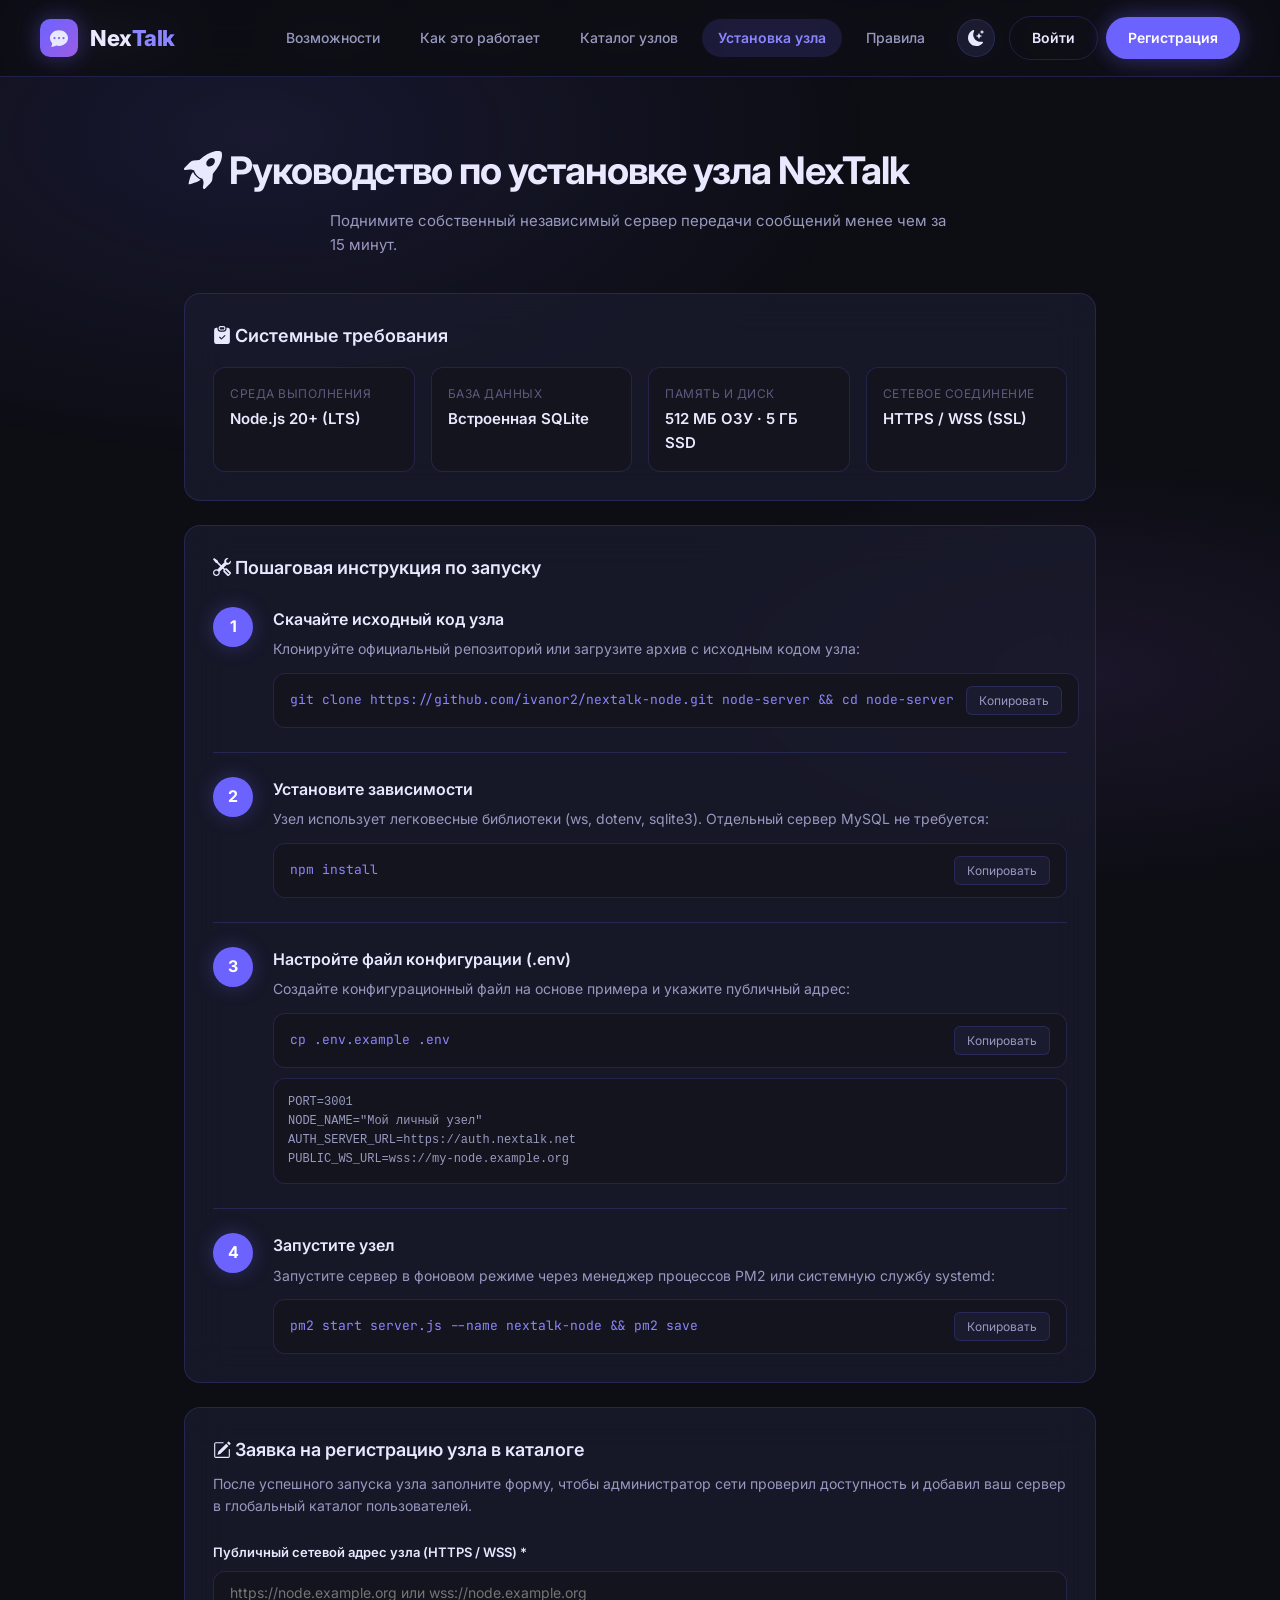
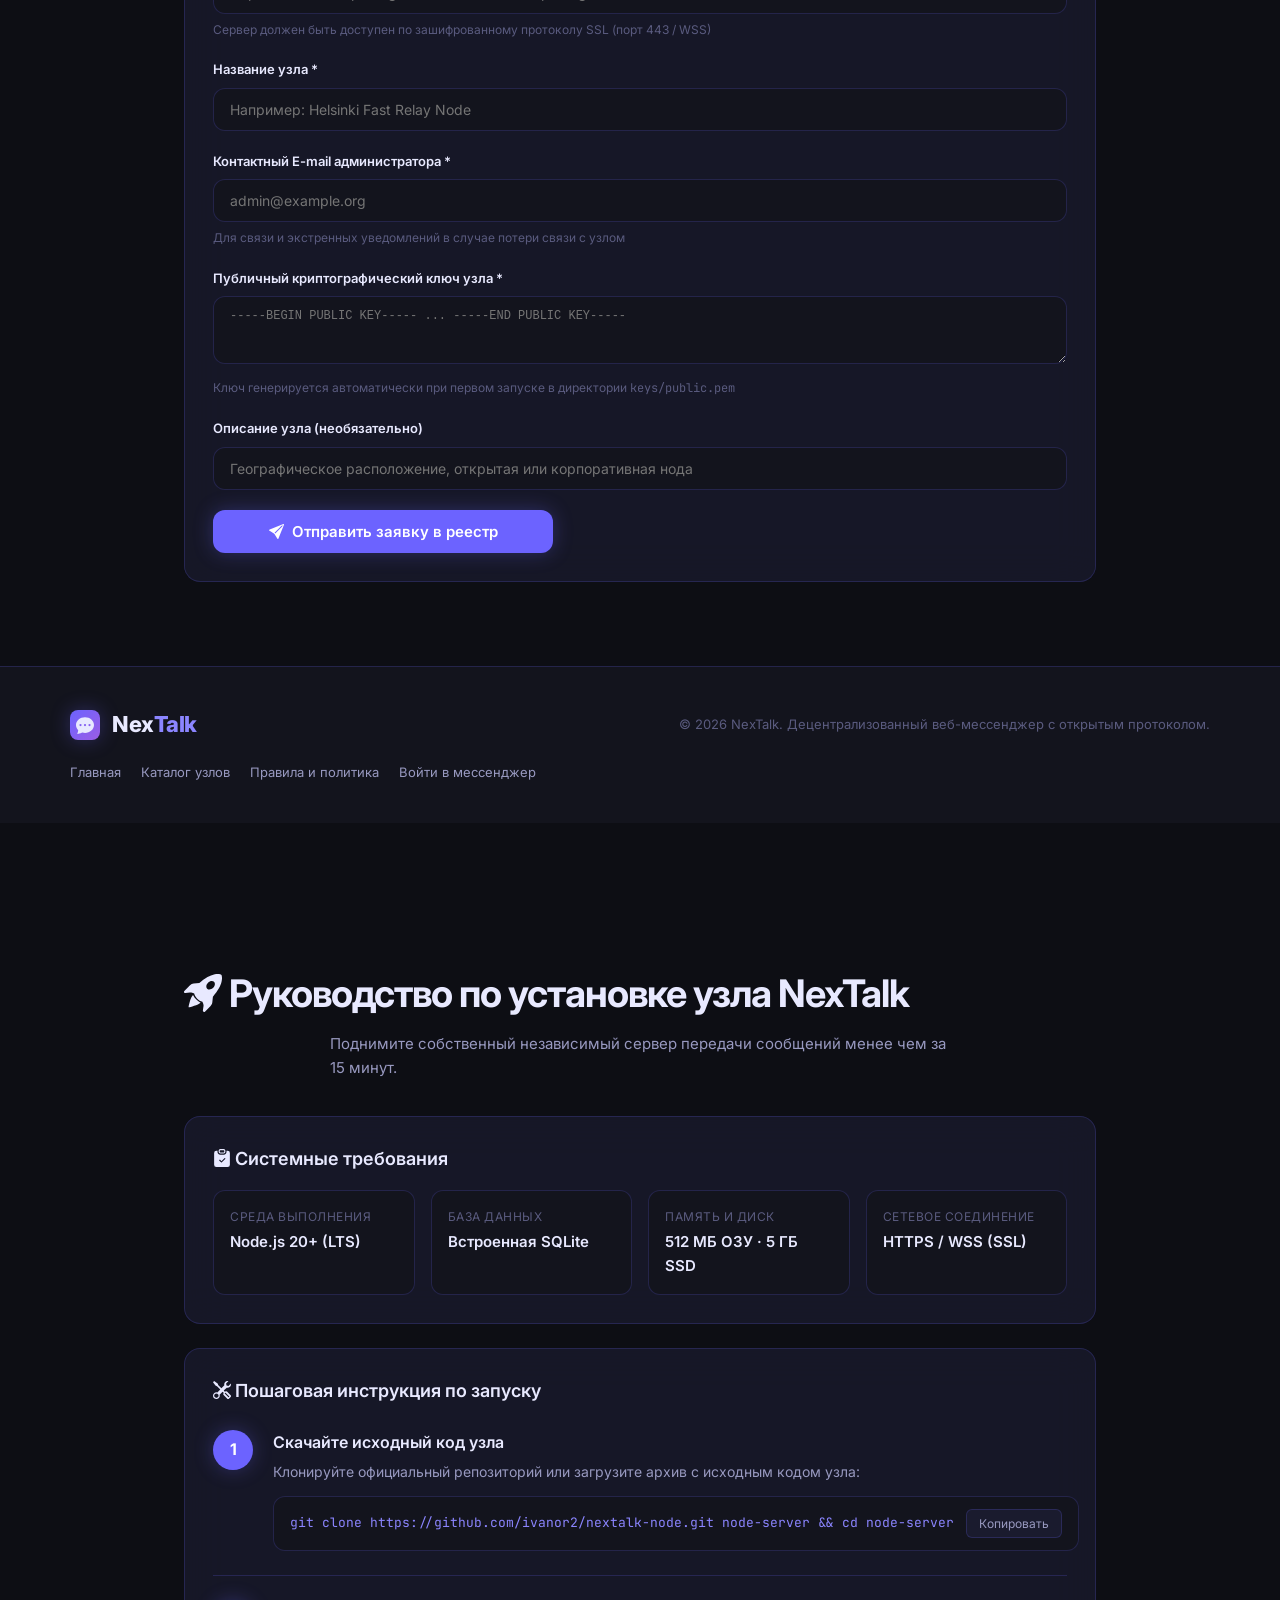
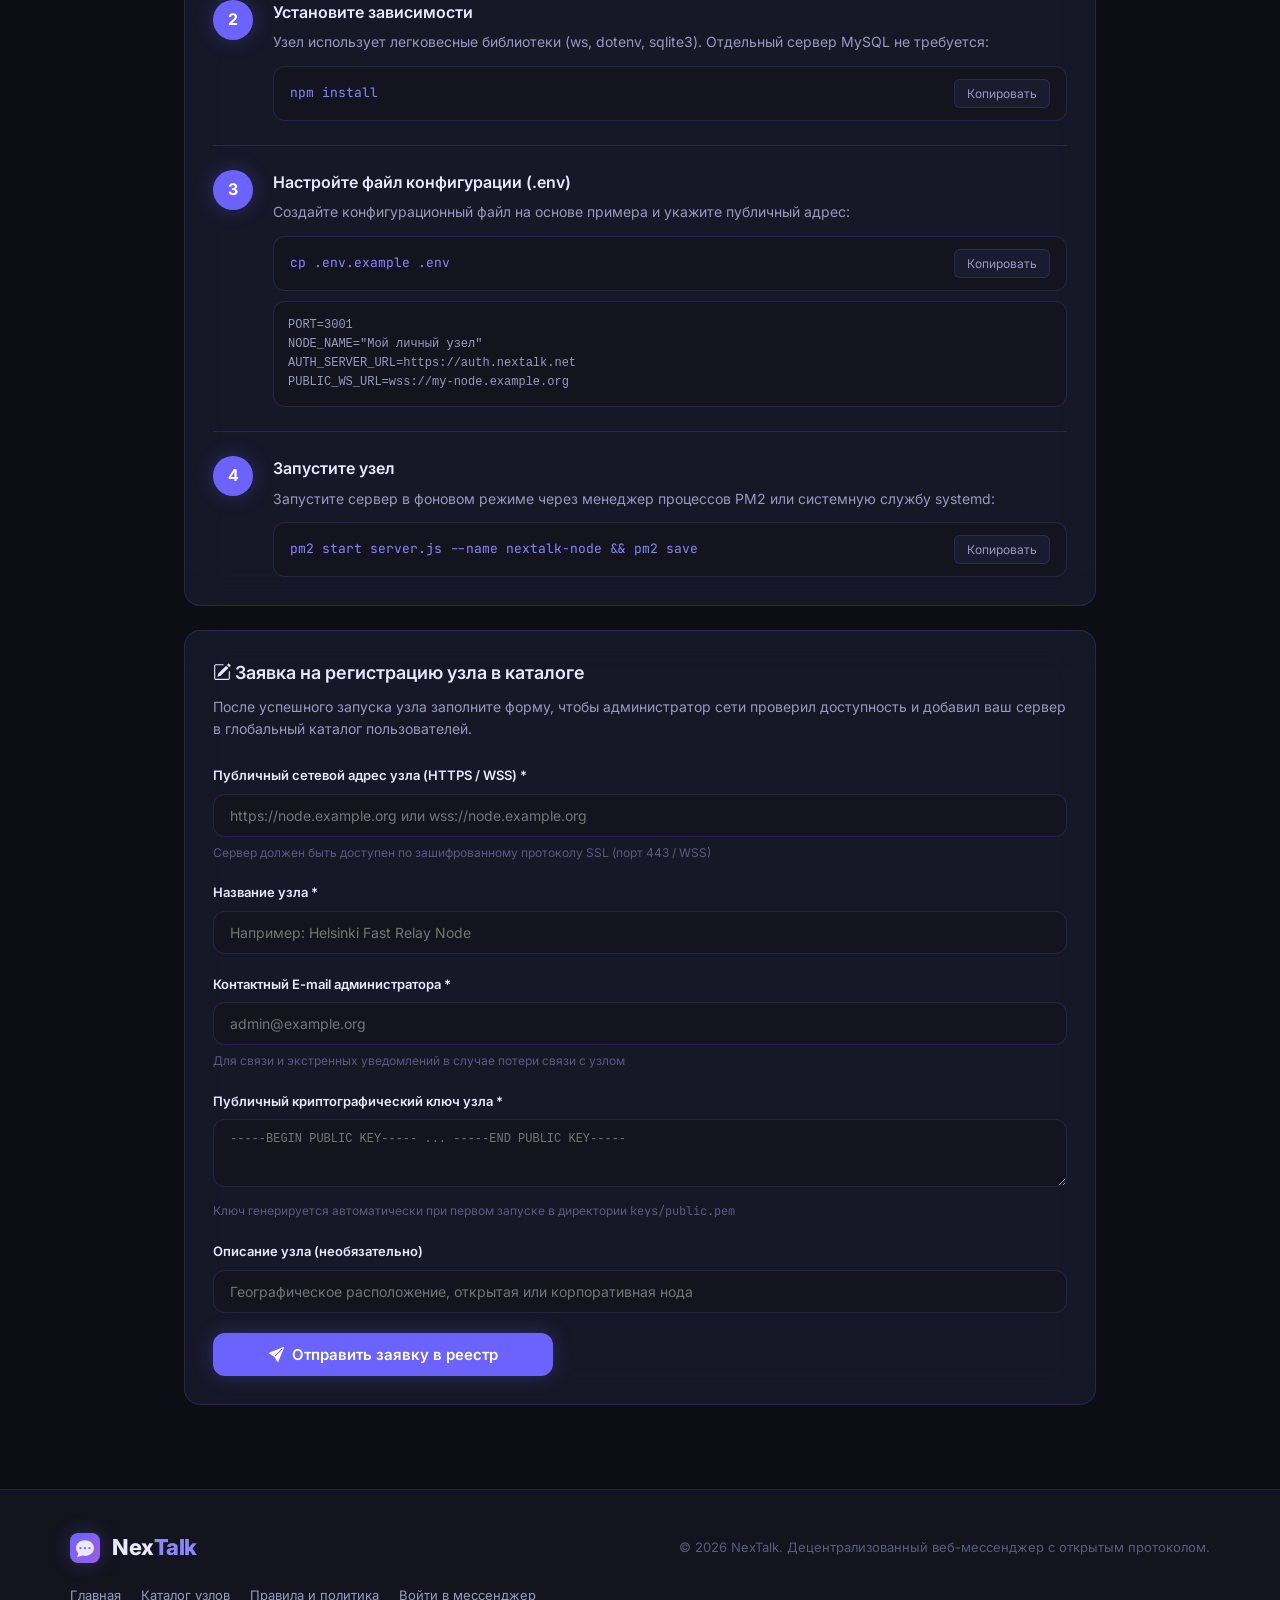
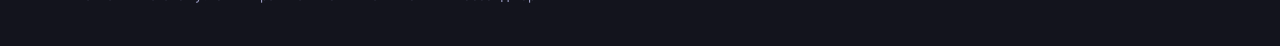
==== commit 26427af0: "Merge branch 'main' of https://github.com/ivanor2/nextalk-landing" ====
--- a/install.html
+++ b/install.html
@@ -1,43 +1,431 @@
-<!DOCTYPE html><html lang="ru" data-theme="dark"><head><meta charset="UTF-8"><meta name="viewport" content="width=device-width, initial-scale=1.0"><title>NexTalk — Руководство по установке своего узла</title><meta name="description" content="Пошаговая инструкция по развёртыванию независимого узла передачи сообщений сети NexTalk и форма заявки на добавление в глобальный каталог."><!-- SEO / Social --><meta property="og:type" content="website"><meta property="og:title" content="NexTalk — Руководство по установке своего узла"><meta property="og:description" content="Пошаговая инструкция по развёртыванию независимого узла передачи сообщений сети NexTalk и форма заявки на добавление в глобальный каталог."><meta name="twitter:card" content="summary_large_image"><link rel="icon" href="data:image/svg+xml,<svg xmlns='http://www.w3.org/2000/svg' viewBox='0 0 16 16'><text y='14' font-size='14'>%F0%9F%92%AC</text></svg>"><!-- Performance: early font connections --><link rel="preconnect" href="https://fonts.googleapis.com"><link rel="preconnect" href="https://fonts.gstatic.com" crossorigin><link rel="stylesheet" href="https://fonts.googleapis.com/css2?family=Inter:wght@300;400;500;600;700;800&family=JetBrains+Mono:wght@400;500;600&display=swap" media="print" onload="this.media='all'"><noscript><link rel="stylesheet" href="https://fonts.googleapis.com/css2?family=Inter:wght@300;400;500;600;700;800&family=JetBrains+Mono:wght@400;500;600&display=swap"></noscript><link rel="stylesheet" href="css/style.css"></head><body><!-- NAV --><nav class="nav" id="mainNav"><a href="index.html" class="nav-logo"><div class="logo-icon"><svg xmlns="http://www.w3.org/2000/svg" width="16" height="16" fill="currentColor" class="bi bi-chat-dots-fill" viewBox="0 0 16 16"><path d="M16 8c0 3.866-3.582 7-8 7a9 9 0 0 1-2.347-.306c-.584.296-1.925.864-4.181 1.234-.2.032-.352-.176-.273-.362.354-.836.674-1.95.77-2.966C.744 11.37 0 9.76 0 8c0-3.866 3.582-7 8-7s8 3.134 8 7M5 8a1 1 0 1 0-2 0 1 1 0 0 0 2 0m4 0a1 1 0 1 0-2 0 1 1 0 0 0 2 0m3 1a1 1 0 1 0 0-2 1 1 0 0 0 0 2"/></svg></div><span>Nex<em>Talk</em></span></a><button class="nav-burger" id="navBurger" aria-label="Меню"><svg xmlns="http://www.w3.org/2000/svg" width="16" height="16" fill="currentColor" class="bi bi-list" viewBox="0 0 16 16"><path fill-rule="evenodd" d="M2.5 12a.5.5 0 0 1 .5-.5h10a.5.5 0 0 1 0 1H3a.5.5 0 0 1-.5-.5m0-4a.5.5 0 0 1 .5-.5h10a.5.5 0 0 1 0 1H3a.5.5 0 0 1-.5-.5m0-4a.5.5 0 0 1 .5-.5h10a.5.5 0 0 1 0 1H3a.5.5 0 0 1-.5-.5"/></svg></button><div class="nav-links" id="navLinks"><a href="index.html#features" class="nav-link">Возможности</a><a href="index.html#how" class="nav-link">Как это работает</a><a href="nodes.html" class="nav-link">Каталог узлов</a><a href="install.html" class="nav-link nav-link-active">Установка узла</a><a href="rules.html" class="nav-link">Правила</a><button class="theme-toggle" id="themeToggle" title="Переключить тему"><svg xmlns="http://www.w3.org/2000/svg" width="16" height="16" fill="currentColor" class="bi bi-moon-stars-fill" viewBox="0 0 16 16"><path d="M6 .278a.77.77 0 0 1 .08.858 7.2 7.2 0 0 0-.878 3.46c0 4.021 3.278 7.277 7.318 7.277q.792-.001 1.533-.16a.79.79 0 0 1 .81.316.73.73 0 0 1-.031.893A8.35 8.35 0 0 1 8.344 16C3.734 16 0 12.286 0 7.71 0 4.266 2.114 1.312 5.124.06A.75.75 0 0 1 6 .278"/><path d="M10.794 3.148a.217.217 0 0 1 .412 0l.387 1.162c.173.518.579.924 1.097 1.097l1.162.387a.217.217 0 0 1 0 .412l-1.162.387a1.73 1.73 0 0 0-1.097 1.097l-.387 1.162a.217.217 0 0 1-.412 0l-.387-1.162A1.73 1.73 0 0 0 9.31 6.593l-1.162-.387a.217.217 0 0 1 0-.412l1.162-.387a1.73 1.73 0 0 0 1.097-1.097zM13.863.099a.145.145 0 0 1 .274 0l.258.774c.115.346.386.617.732.732l.774.258a.145.145 0 0 1 0 .274l-.774.258a1.16 1.16 0 0 0-.732.732l-.258.774a.145.145 0 0 1-.274 0l-.258-.774a1.16 1.16 0 0 0-.732-.732l-.774-.258a.145.145 0 0 1 0-.274l.774-.258c.346-.115.617-.386.732-.732z"/></svg></button><a href="../login.php" class="btn btn-ghost" style="margin-left: 6px;">Войти</a><a href="../register.php" class="btn btn-primary">Регистрация</a></div></nav><div class="nav-spacer"></div><!-- MAIN CONTENT --><main class="section" style="max-width: 960px;"><div style="margin-bottom: 36px;"><h1 class="section-title" style="text-align: left; margin-bottom: 8px;"><svg xmlns="http://www.w3.org/2000/svg" width="16" height="16" fill="currentColor" class="bi bi-rocket-takeoff-fill" viewBox="0 0 16 16"><path d="M12.17 9.53c2.307-2.592 3.278-4.684 3.641-6.218.21-.887.214-1.58.16-2.065a3.6 3.6 0 0 0-.108-.563 2 2 0 0 0-.078-.23V.453c-.073-.164-.168-.234-.352-.295a2 2 0 0 0-.16-.045 4 4 0 0 0-.57-.093c-.49-.044-1.19-.03-2.08.188-1.536.374-3.618 1.343-6.161 3.604l-2.4.238h-.006a2.55 2.55 0 0 0-1.524.734L.15 7.17a.512.512 0 0 0 .433.868l1.896-.271c.28-.04.592.013.955.132.232.076.437.16.655.248l.203.083c.196.816.66 1.58 1.275 2.195.613.614 1.376 1.08 2.191 1.277l.082.202c.089.218.173.424.249.657.118.363.172.676.132.956l-.271 1.9a.512.512 0 0 0 .867.433l2.382-2.386c.41-.41.668-.949.732-1.526zm.11-3.699c-.797.8-1.93.961-2.528.362-.598-.6-.436-1.733.361-2.532.798-.799 1.93-.96 2.528-.361s.437 1.732-.36 2.531Z"/><path d="M5.205 10.787a7.6 7.6 0 0 0 1.804 1.352c-1.118 1.007-4.929 2.028-5.054 1.903-.126-.127.737-4.189 1.839-5.18.346.69.837 1.35 1.411 1.925"/></svg> Руководство по установке узла NexTalk</h1><p class="section-desc" style="text-align: left; margin-bottom: 0;">
+<!DOCTYPE html>
+<html lang="ru" data-theme="dark">
+
+<head>
+  <meta charset="UTF-8">
+  <meta name="viewport" content="width=device-width, initial-scale=1.0">
+  <title>NexTalk — Руководство по установке своего узла</title>
+  <meta name="description"
+    content="Пошаговая инструкция по развёртыванию независимого узла передачи сообщений сети NexTalk и форма заявки на добавление в глобальный каталог.">
+  <!-- SEO / Social -->
+  <meta property="og:type" content="website">
+  <meta property="og:title" content="NexTalk — Руководство по установке своего узла">
+  <meta property="og:description"
+    content="Пошаговая инструкция по развёртыванию независимого узла передачи сообщений сети NexTalk и форма заявки на добавление в глобальный каталог.">
+  <meta name="twitter:card" content="summary_large_image">
+  <link rel="icon"
+    href="data:image/svg+xml,<svg xmlns='http://www.w3.org/2000/svg' viewBox='0 0 16 16'><text y='14' font-size='14'>%F0%9F%92%AC</text></svg>">
+  <!-- Performance: early font connections -->
+  <link rel="preconnect" href="https://fonts.googleapis.com">
+  <link rel="preconnect" href="https://fonts.gstatic.com" crossorigin>
+  <link rel="stylesheet"
+    href="https://fonts.googleapis.com/css2?family=Inter:wght@300;400;500;600;700;800&family=JetBrains+Mono:wght@400;500;600&display=swap"
+    media="print" onload="this.media='all'"><noscript>
+    <link rel="stylesheet"
+      href="https://fonts.googleapis.com/css2?family=Inter:wght@300;400;500;600;700;800&family=JetBrains+Mono:wght@400;500;600&display=swap">
+  </noscript>
+  <link rel="stylesheet" href="css/style.css"><!-- Yandex.Metrika counter -->
+  <script type="text/javascript">
+    (function (m, e, t, r, i, k, a) {
+      m[i] = m[i] || function () { (m[i].a = m[i].a || []).push(arguments) };
+      m[i].l = 1 * new Date();
+      for (var j = 0; j < document.scripts.length; j++) { if (document.scripts[j].src === r) { return; } }
+      k = e.createElement(t), a = e.getElementsByTagName(t)[0], k.async = 1, k.src = r, a.parentNode.insertBefore(k, a)
+    })(window, document, 'script', 'https://mc.yandex.ru/metrika/tag.js?id=114180431', 'ym');
+
+    ym(114180431, 'init', { ssr: true, webvisor: true, clickmap: true, ecommerce: "dataLayer", referrer: document.referrer, url: location.href, accurateTrackBounce: true, trackLinks: true });
+  </script>
+  <noscript>
+    <div><img src="https://mc.yandex.ru/watch/114180431" style="position:absolute; left:-9999px;" alt="" /></div>
+  </noscript>
+  <!-- /Yandex.Metrika counter -->
+</head>
+
+<body><!-- NAV -->
+  <nav class="nav" id="mainNav"><a href="index.html" class="nav-logo">
+      <div class="logo-icon"><svg xmlns="http://www.w3.org/2000/svg" width="16" height="16" fill="currentColor"
+          class="bi bi-chat-dots-fill" viewBox="0 0 16 16">
+          <path
+            d="M16 8c0 3.866-3.582 7-8 7a9 9 0 0 1-2.347-.306c-.584.296-1.925.864-4.181 1.234-.2.032-.352-.176-.273-.362.354-.836.674-1.95.77-2.966C.744 11.37 0 9.76 0 8c0-3.866 3.582-7 8-7s8 3.134 8 7M5 8a1 1 0 1 0-2 0 1 1 0 0 0 2 0m4 0a1 1 0 1 0-2 0 1 1 0 0 0 2 0m3 1a1 1 0 1 0 0-2 1 1 0 0 0 0 2" />
+        </svg></div><span>Nex<em>Talk</em></span>
+    </a><button class="nav-burger" id="navBurger" aria-label="Меню"><svg xmlns="http://www.w3.org/2000/svg" width="16"
+        height="16" fill="currentColor" class="bi bi-list" viewBox="0 0 16 16">
+        <path fill-rule="evenodd"
+          d="M2.5 12a.5.5 0 0 1 .5-.5h10a.5.5 0 0 1 0 1H3a.5.5 0 0 1-.5-.5m0-4a.5.5 0 0 1 .5-.5h10a.5.5 0 0 1 0 1H3a.5.5 0 0 1-.5-.5m0-4a.5.5 0 0 1 .5-.5h10a.5.5 0 0 1 0 1H3a.5.5 0 0 1-.5-.5" />
+      </svg></button>
+    <div class="nav-links" id="navLinks"><a href="index.html#features" class="nav-link">Возможности</a><a
+        href="index.html#how" class="nav-link">Как это работает</a><a href="nodes.html" class="nav-link">Каталог
+        узлов</a><a href="install.html" class="nav-link nav-link-active">Установка узла</a><a href="rules.html"
+        class="nav-link">Правила</a><button class="theme-toggle" id="themeToggle" title="Переключить тему"><svg
+          xmlns="http://www.w3.org/2000/svg" width="16" height="16" fill="currentColor" class="bi bi-moon-stars-fill"
+          viewBox="0 0 16 16">
+          <path
+            d="M6 .278a.77.77 0 0 1 .08.858 7.2 7.2 0 0 0-.878 3.46c0 4.021 3.278 7.277 7.318 7.277q.792-.001 1.533-.16a.79.79 0 0 1 .81.316.73.73 0 0 1-.031.893A8.35 8.35 0 0 1 8.344 16C3.734 16 0 12.286 0 7.71 0 4.266 2.114 1.312 5.124.06A.75.75 0 0 1 6 .278" />
+          <path
+            d="M10.794 3.148a.217.217 0 0 1 .412 0l.387 1.162c.173.518.579.924 1.097 1.097l1.162.387a.217.217 0 0 1 0 .412l-1.162.387a1.73 1.73 0 0 0-1.097 1.097l-.387 1.162a.217.217 0 0 1-.412 0l-.387-1.162A1.73 1.73 0 0 0 9.31 6.593l-1.162-.387a.217.217 0 0 1 0-.412l1.162-.387a1.73 1.73 0 0 0 1.097-1.097zM13.863.099a.145.145 0 0 1 .274 0l.258.774c.115.346.386.617.732.732l.774.258a.145.145 0 0 1 0 .274l-.774.258a1.16 1.16 0 0 0-.732.732l-.258.774a.145.145 0 0 1-.274 0l-.258-.774a1.16 1.16 0 0 0-.732-.732l-.774-.258a.145.145 0 0 1 0-.274l.774-.258c.346-.115.617-.386.732-.732z" />
+        </svg></button><a href="../login.php" class="btn btn-ghost" style="margin-left: 6px;">Войти</a><a
+        href="../register.php" class="btn btn-primary">Регистрация</a></div>
+  </nav>
+  <div class="nav-spacer"></div><!-- MAIN CONTENT -->
+  <main class="section" style="max-width: 960px;">
+    <div style="margin-bottom: 36px;">
+      <h1 class="section-title" style="text-align: left; margin-bottom: 8px;"><svg xmlns="http://www.w3.org/2000/svg"
+          width="16" height="16" fill="currentColor" class="bi bi-rocket-takeoff-fill" viewBox="0 0 16 16">
+          <path
+            d="M12.17 9.53c2.307-2.592 3.278-4.684 3.641-6.218.21-.887.214-1.58.16-2.065a3.6 3.6 0 0 0-.108-.563 2 2 0 0 0-.078-.23V.453c-.073-.164-.168-.234-.352-.295a2 2 0 0 0-.16-.045 4 4 0 0 0-.57-.093c-.49-.044-1.19-.03-2.08.188-1.536.374-3.618 1.343-6.161 3.604l-2.4.238h-.006a2.55 2.55 0 0 0-1.524.734L.15 7.17a.512.512 0 0 0 .433.868l1.896-.271c.28-.04.592.013.955.132.232.076.437.16.655.248l.203.083c.196.816.66 1.58 1.275 2.195.613.614 1.376 1.08 2.191 1.277l.082.202c.089.218.173.424.249.657.118.363.172.676.132.956l-.271 1.9a.512.512 0 0 0 .867.433l2.382-2.386c.41-.41.668-.949.732-1.526zm.11-3.699c-.797.8-1.93.961-2.528.362-.598-.6-.436-1.733.361-2.532.798-.799 1.93-.96 2.528-.361s.437 1.732-.36 2.531Z" />
+          <path
+            d="M5.205 10.787a7.6 7.6 0 0 0 1.804 1.352c-1.118 1.007-4.929 2.028-5.054 1.903-.126-.127.737-4.189 1.839-5.18.346.69.837 1.35 1.411 1.925" />
+        </svg> Руководство по установке узла NexTalk</h1>
+      <p class="section-desc" style="text-align: left; margin-bottom: 0;">
         Поднимите собственный независимый сервер передачи сообщений менее чем за 15 минут.
-      </p></div><!-- Requirements Overview --><div class="settings-card"><h3 class="card-title"><svg xmlns="http://www.w3.org/2000/svg" width="16" height="16" fill="currentColor" class="bi bi-clipboard-check-fill" viewBox="0 0 16 16"><path d="M6.5 0A1.5 1.5 0 0 0 5 1.5v1A1.5 1.5 0 0 0 6.5 4h3A1.5 1.5 0 0 0 11 2.5v-1A1.5 1.5 0 0 0 9.5 0zm3 1a.5.5 0 0 1 .5.5v1a.5.5 0 0 1-.5.5h-3a.5.5 0 0 1-.5-.5v-1a.5.5 0 0 1 .5-.5z"/><path d="M4 1.5H3a2 2 0 0 0-2 2V14a2 2 0 0 0 2 2h10a2 2 0 0 0 2-2V3.5a2 2 0 0 0-2-2h-1v1A2.5 2.5 0 0 1 9.5 5h-3A2.5 2.5 0 0 1 4 2.5zm6.854 7.354-3 3a.5.5 0 0 1-.708 0l-1.5-1.5a.5.5 0 0 1 .708-.708L7.5 10.793l2.646-2.647a.5.5 0 0 1 .708.708"/></svg> Системные требования</h3><div class="info-grid"><div class="info-item"><div class="info-label">Среда выполнения</div><div class="info-value">Node.js 20+ (LTS)</div></div><div class="info-item"><div class="info-label">База данных</div><div class="info-value">Встроенная SQLite</div></div><div class="info-item"><div class="info-label">Память и диск</div><div class="info-value">512 МБ ОЗУ · 5 ГБ SSD</div></div><div class="info-item"><div class="info-label">Сетевое соединение</div><div class="info-value">HTTPS / WSS (SSL)</div></div></div></div><!-- Installation Steps --><div class="settings-card"><h3 class="card-title" style="margin-bottom: 24px;"><svg xmlns="http://www.w3.org/2000/svg" width="16" height="16" fill="currentColor" class="bi bi-tools" viewBox="0 0 16 16"><path d="M1 0 0 1l2.2 3.081a1 1 0 0 0 .815.419h.07a1 1 0 0 1 .708.293l2.675 2.675-2.617 2.654A3.003 3.003 0 0 0 0 13a3 3 0 1 0 5.878-.851l2.654-2.617.968.968-.305.914a1 1 0 0 0 .242 1.023l3.27 3.27a.997.997 0 0 0 1.414 0l1.586-1.586a.997.997 0 0 0 0-1.414l-3.27-3.27a1 1 0 0 0-1.023-.242L10.5 9.5l-.96-.96 2.68-2.643A3.005 3.005 0 0 0 16 3q0-.405-.102-.777l-2.14 2.141L12 4l-.364-1.757L13.777.102a3 3 0 0 0-3.675 3.68L7.462 6.46 4.793 3.793a1 1 0 0 1-.293-.707v-.071a1 1 0 0 0-.419-.814zm9.646 10.646a.5.5 0 0 1 .708 0l2.914 2.915a.5.5 0 0 1-.707.707l-2.915-2.914a.5.5 0 0 1 0-.708M3 11l.471.242.529.026.287.445.445.287.026.529L5 13l-.242.471-.026.529-.445.287-.287.445-.529.026L3 15l-.471-.242L2 14.732l-.287-.445L1.268 14l-.026-.529L1 13l.242-.471.026-.529.445-.287.287-.445.529-.026z"/></svg> Пошаговая инструкция по запуску</h3><div class="guide-step"><div class="guide-step-num">1</div><div class="guide-step-body"><h4>Скачайте исходный код узла</h4><p>Клонируйте официальный репозиторий или загрузите архив с исходным кодом узла:</p><div class="code-snippet"><code>git clone https://github.com/ivanor2/nextalk-node.git node-server &amp;&amp; cd node-server</code><button class="copy-btn" onclick="copyCode(this)">Копировать</button></div></div></div><div class="guide-step"><div class="guide-step-num">2</div><div class="guide-step-body"><h4>Установите зависимости</h4><p>Узел использует легковесные библиотеки (ws, dotenv, sqlite3). Отдельный сервер MySQL не требуется:</p><div class="code-snippet"><code>npm install</code><button class="copy-btn" onclick="copyCode(this)">Копировать</button></div></div></div><div class="guide-step"><div class="guide-step-num">3</div><div class="guide-step-body"><h4>Настройте файл конфигурации (.env)</h4><p>Создайте конфигурационный файл на основе примера и укажите публичный адрес:</p><div class="code-snippet"><code>cp .env.example .env</code><button class="copy-btn" onclick="copyCode(this)">Копировать</button></div><div class="env-example-box">
+      </p>
+    </div><!-- Requirements Overview -->
+    <div class="settings-card">
+      <h3 class="card-title"><svg xmlns="http://www.w3.org/2000/svg" width="16" height="16" fill="currentColor"
+          class="bi bi-clipboard-check-fill" viewBox="0 0 16 16">
+          <path
+            d="M6.5 0A1.5 1.5 0 0 0 5 1.5v1A1.5 1.5 0 0 0 6.5 4h3A1.5 1.5 0 0 0 11 2.5v-1A1.5 1.5 0 0 0 9.5 0zm3 1a.5.5 0 0 1 .5.5v1a.5.5 0 0 1-.5.5h-3a.5.5 0 0 1-.5-.5v-1a.5.5 0 0 1 .5-.5z" />
+          <path
+            d="M4 1.5H3a2 2 0 0 0-2 2V14a2 2 0 0 0 2 2h10a2 2 0 0 0 2-2V3.5a2 2 0 0 0-2-2h-1v1A2.5 2.5 0 0 1 9.5 5h-3A2.5 2.5 0 0 1 4 2.5zm6.854 7.354-3 3a.5.5 0 0 1-.708 0l-1.5-1.5a.5.5 0 0 1 .708-.708L7.5 10.793l2.646-2.647a.5.5 0 0 1 .708.708" />
+        </svg> Системные требования</h3>
+      <div class="info-grid">
+        <div class="info-item">
+          <div class="info-label">Среда выполнения</div>
+          <div class="info-value">Node.js 20+ (LTS)</div>
+        </div>
+        <div class="info-item">
+          <div class="info-label">База данных</div>
+          <div class="info-value">Встроенная SQLite</div>
+        </div>
+        <div class="info-item">
+          <div class="info-label">Память и диск</div>
+          <div class="info-value">512 МБ ОЗУ · 5 ГБ SSD</div>
+        </div>
+        <div class="info-item">
+          <div class="info-label">Сетевое соединение</div>
+          <div class="info-value">HTTPS / WSS (SSL)</div>
+        </div>
+      </div>
+    </div><!-- Installation Steps -->
+    <div class="settings-card">
+      <h3 class="card-title" style="margin-bottom: 24px;"><svg xmlns="http://www.w3.org/2000/svg" width="16" height="16"
+          fill="currentColor" class="bi bi-tools" viewBox="0 0 16 16">
+          <path
+            d="M1 0 0 1l2.2 3.081a1 1 0 0 0 .815.419h.07a1 1 0 0 1 .708.293l2.675 2.675-2.617 2.654A3.003 3.003 0 0 0 0 13a3 3 0 1 0 5.878-.851l2.654-2.617.968.968-.305.914a1 1 0 0 0 .242 1.023l3.27 3.27a.997.997 0 0 0 1.414 0l1.586-1.586a.997.997 0 0 0 0-1.414l-3.27-3.27a1 1 0 0 0-1.023-.242L10.5 9.5l-.96-.96 2.68-2.643A3.005 3.005 0 0 0 16 3q0-.405-.102-.777l-2.14 2.141L12 4l-.364-1.757L13.777.102a3 3 0 0 0-3.675 3.68L7.462 6.46 4.793 3.793a1 1 0 0 1-.293-.707v-.071a1 1 0 0 0-.419-.814zm9.646 10.646a.5.5 0 0 1 .708 0l2.914 2.915a.5.5 0 0 1-.707.707l-2.915-2.914a.5.5 0 0 1 0-.708M3 11l.471.242.529.026.287.445.445.287.026.529L5 13l-.242.471-.026.529-.445.287-.287.445-.529.026L3 15l-.471-.242L2 14.732l-.287-.445L1.268 14l-.026-.529L1 13l.242-.471.026-.529.445-.287.287-.445.529-.026z" />
+        </svg> Пошаговая инструкция по запуску</h3>
+      <div class="guide-step">
+        <div class="guide-step-num">1</div>
+        <div class="guide-step-body">
+          <h4>Скачайте исходный код узла</h4>
+          <p>Клонируйте официальный репозиторий или загрузите архив с исходным кодом узла:</p>
+          <div class="code-snippet">
+            <code>git clone https://github.com/ivanor2/nextalk-node.git node-server &amp;&amp; cd node-server</code><button
+              class="copy-btn" onclick="copyCode(this)">Копировать</button></div>
+        </div>
+      </div>
+      <div class="guide-step">
+        <div class="guide-step-num">2</div>
+        <div class="guide-step-body">
+          <h4>Установите зависимости</h4>
+          <p>Узел использует легковесные библиотеки (ws, dotenv, sqlite3). Отдельный сервер MySQL не требуется:</p>
+          <div class="code-snippet"><code>npm install</code><button class="copy-btn"
+              onclick="copyCode(this)">Копировать</button></div>
+        </div>
+      </div>
+      <div class="guide-step">
+        <div class="guide-step-num">3</div>
+        <div class="guide-step-body">
+          <h4>Настройте файл конфигурации (.env)</h4>
+          <p>Создайте конфигурационный файл на основе примера и укажите публичный адрес:</p>
+          <div class="code-snippet"><code>cp .env.example .env</code><button class="copy-btn"
+              onclick="copyCode(this)">Копировать</button></div>
+          <div class="env-example-box">
             PORT=3001<br>
             NODE_NAME="Мой личный узел"<br>
             AUTH_SERVER_URL=https://auth.nextalk.net<br>
             PUBLIC_WS_URL=wss://my-node.example.org
-          </div></div></div><div class="guide-step"><div class="guide-step-num">4</div><div class="guide-step-body"><h4>Запустите узел</h4><p>Запустите сервер в фоновом режиме через менеджер процессов PM2 или системную службу systemd:</p><div class="code-snippet"><code>pm2 start server.js --name nextalk-node &amp;&amp; pm2 save</code><button class="copy-btn" onclick="copyCode(this)">Копировать</button></div></div></div></div><!-- Application Form --><div class="settings-card" id="apply"><h3 class="card-title"><svg xmlns="http://www.w3.org/2000/svg" width="16" height="16" fill="currentColor" class="bi bi-pencil-square" viewBox="0 0 16 16"><path d="M15.502 1.94a.5.5 0 0 1 0 .706L14.459 3.69l-2-2L13.502.646a.5.5 0 0 1 .707 0l1.293 1.293zm-1.75 2.456-2-2L4.939 9.21a.5.5 0 0 0-.121.196l-.805 2.414a.25.25 0 0 0 .316.316l2.414-.805a.5.5 0 0 0 .196-.12l6.813-6.814z"/><path fill-rule="evenodd" d="M1 13.5A1.5 1.5 0 0 0 2.5 15h11a1.5 1.5 0 0 0 1.5-1.5v-6a.5.5 0 0 0-1 0v6a.5.5 0 0 1-.5.5h-11a.5.5 0 0 1-.5-.5v-11a.5.5 0 0 1 .5-.5H9a.5.5 0 0 0 0-1H2.5A1.5 1.5 0 0 0 1 2.5z"/></svg> Заявка на регистрацию узла в каталоге</h3><p class="card-desc" style="margin-bottom: 24px;">
-        После успешного запуска узла заполните форму, чтобы администратор сети проверил доступность и добавил ваш сервер в глобальный каталог пользователей.
-      </p><form id="registerNodeForm"><div class="field"><label for="node_url">Публичный сетевой адрес узла (HTTPS / WSS) *</label><input
-            type="text"
-            id="node_url"
-            name="url"
-            required
-            placeholder="https://node.example.org или wss://node.example.org"
-          ><div class="field-hint">Сервер должен быть доступен по зашифрованному протоколу SSL (порт 443 / WSS)</div></div><div class="field"><label for="node_name">Название узла *</label><input
-            type="text"
-            id="node_name"
-            name="name"
-            required
-            maxlength="64"
-            placeholder="Например: Helsinki Fast Relay Node"
-          ></div><div class="field"><label for="admin_email">Контактный E-mail администратора *</label><input
-            type="email"
-            id="admin_email"
-            name="email"
-            required
-            placeholder="admin@example.org"
-          ><div class="field-hint">Для связи и экстренных уведомлений в случае потери связи с узлом</div></div><div class="field"><label for="public_key">Публичный криптографический ключ узла *</label><textarea
-            id="public_key"
-            name="public_key"
-            required
-            rows="3"
-            placeholder="-----BEGIN PUBLIC KEY----- ... -----END PUBLIC KEY-----"
-            class="textarea-key-mono"
-          ></textarea><div class="field-hint">Ключ генерируется автоматически при первом запуске в директории <code>keys/public.pem</code></div></div><div class="field"><label for="node_desc">Описание узла (необязательно)</label><input
-            type="text"
-            id="node_desc"
-            name="description"
-            maxlength="200"
-            placeholder="Географическое расположение, открытая или корпоративная нода"
-          ></div><button type="submit" class="btn btn-primary btn-submit" style="max-width: 340px;"><svg xmlns="http://www.w3.org/2000/svg" width="16" height="16" fill="currentColor" class="bi bi-send-fill" viewBox="0 0 16 16"><path d="M15.964.686a.5.5 0 0 0-.65-.65L.767 5.855H.766l-.452.18a.5.5 0 0 0-.082.887l.41.26.001.002 4.995 3.178 3.178 4.995.002.002.26.41a.5.5 0 0 0 .886-.083zm-1.833 1.89L6.637 10.07l-.215-.338a.5.5 0 0 0-.154-.154l-.338-.215 7.494-7.494 1.178-.471z"/></svg> Отправить заявку в реестр
-        </button></form></div></main><!-- FOOTER --><footer><div class="footer-inner"><div class="nav-logo"><div class="logo-icon" style="width:30px;height:30px;border-radius:8px"><svg xmlns="http://www.w3.org/2000/svg" width="16" height="16" fill="currentColor" class="bi bi-chat-dots-fill" viewBox="0 0 16 16"><path d="M16 8c0 3.866-3.582 7-8 7a9 9 0 0 1-2.347-.306c-.584.296-1.925.864-4.181 1.234-.2.032-.352-.176-.273-.362.354-.836.674-1.95.77-2.966C.744 11.37 0 9.76 0 8c0-3.866 3.582-7 8-7s8 3.134 8 7M5 8a1 1 0 1 0-2 0 1 1 0 0 0 2 0m4 0a1 1 0 1 0-2 0 1 1 0 0 0 2 0m3 1a1 1 0 1 0 0-2 1 1 0 0 0 0 2"/></svg></div><span>Nex<em>Talk</em></span></div><p>© 2026 NexTalk. Децентрализованный веб-мессенджер с открытым протоколом.</p><div class="footer-links"><a href="index.html">Главная</a><a href="nodes.html">Каталог узлов</a><a href="rules.html">Правила и политика</a><a href="../login.php">Войти в мессенджер</a></div></div></footer><script src="js/main.js" defer></script></body></html>
+          </div>
+        </div>
+      </div>
+      <div class="guide-step">
+        <div class="guide-step-num">4</div>
+        <div class="guide-step-body">
+          <h4>Запустите узел</h4>
+          <p>Запустите сервер в фоновом режиме через менеджер процессов PM2 или системную службу systemd:</p>
+          <div class="code-snippet"><code>pm2 start server.js --name nextalk-node &amp;&amp; pm2 save</code><button
+              class="copy-btn" onclick="copyCode(this)">Копировать</button></div>
+        </div>
+      </div>
+    </div><!-- Application Form -->
+    <div class="settings-card" id="apply">
+      <h3 class="card-title"><svg xmlns="http://www.w3.org/2000/svg" width="16" height="16" fill="currentColor"
+          class="bi bi-pencil-square" viewBox="0 0 16 16">
+          <path
+            d="M15.502 1.94a.5.5 0 0 1 0 .706L14.459 3.69l-2-2L13.502.646a.5.5 0 0 1 .707 0l1.293 1.293zm-1.75 2.456-2-2L4.939 9.21a.5.5 0 0 0-.121.196l-.805 2.414a.25.25 0 0 0 .316.316l2.414-.805a.5.5 0 0 0 .196-.12l6.813-6.814z" />
+          <path fill-rule="evenodd"
+            d="M1 13.5A1.5 1.5 0 0 0 2.5 15h11a1.5 1.5 0 0 0 1.5-1.5v-6a.5.5 0 0 0-1 0v6a.5.5 0 0 1-.5.5h-11a.5.5 0 0 1-.5-.5v-11a.5.5 0 0 1 .5-.5H9a.5.5 0 0 0 0-1H2.5A1.5 1.5 0 0 0 1 2.5z" />
+        </svg> Заявка на регистрацию узла в каталоге</h3>
+      <p class="card-desc" style="margin-bottom: 24px;">
+        После успешного запуска узла заполните форму, чтобы администратор сети проверил доступность и добавил ваш сервер
+        в глобальный каталог пользователей.
+      </p>
+      <form id="registerNodeForm">
+        <div class="field"><label for="node_url">Публичный сетевой адрес узла (HTTPS / WSS) *</label><input type="text"
+            id="node_url" name="url" required placeholder="https://node.example.org или wss://node.example.org">
+          <div class="field-hint">Сервер должен быть доступен по зашифрованному протоколу SSL (порт 443 / WSS)</div>
+        </div>
+        <div class="field"><label for="node_name">Название узла *</label><input type="text" id="node_name" name="name"
+            required maxlength="64" placeholder="Например: Helsinki Fast Relay Node"></div>
+        <div class="field"><label for="admin_email">Контактный E-mail администратора *</label><input type="email"
+            id="admin_email" name="email" required placeholder="admin@example.org">
+          <div class="field-hint">Для связи и экстренных уведомлений в случае потери связи с узлом</div>
+        </div>
+        <div class="field"><label for="public_key">Публичный криптографический ключ узла *</label><textarea
+            id="public_key" name="public_key" required rows="3"
+            placeholder="-----BEGIN PUBLIC KEY----- ... -----END PUBLIC KEY-----" class="textarea-key-mono"></textarea>
+          <div class="field-hint">Ключ генерируется автоматически при первом запуске в директории
+            <code>keys/public.pem</code></div>
+        </div>
+        <div class="field"><label for="node_desc">Описание узла (необязательно)</label><input type="text" id="node_desc"
+            name="description" maxlength="200"
+            placeholder="Географическое расположение, открытая или корпоративная нода"></div><button type="submit"
+          class="btn btn-primary btn-submit" style="max-width: 340px;"><svg xmlns="http://www.w3.org/2000/svg"
+            width="16" height="16" fill="currentColor" class="bi bi-send-fill" viewBox="0 0 16 16">
+            <path
+              d="M15.964.686a.5.5 0 0 0-.65-.65L.767 5.855H.766l-.452.18a.5.5 0 0 0-.082.887l.41.26.001.002 4.995 3.178 3.178 4.995.002.002.26.41a.5.5 0 0 0 .886-.083zm-1.833 1.89L6.637 10.07l-.215-.338a.5.5 0 0 0-.154-.154l-.338-.215 7.494-7.494 1.178-.471z" />
+          </svg> Отправить заявку в реестр
+        </button>
+      </form>
+    </div>
+  </main><!-- FOOTER -->
+  <footer>
+    <div class="footer-inner">
+      <div class="nav-logo">
+        <div class="logo-icon" style="width:30px;height:30px;border-radius:8px"><svg xmlns="http://www.w3.org/2000/svg"
+            width="16" height="16" fill="currentColor" class="bi bi-chat-dots-fill" viewBox="0 0 16 16">
+            <path
+              d="M16 8c0 3.866-3.582 7-8 7a9 9 0 0 1-2.347-.306c-.584.296-1.925.864-4.181 1.234-.2.032-.352-.176-.273-.362.354-.836.674-1.95.77-2.966C.744 11.37 0 9.76 0 8c0-3.866 3.582-7 8-7s8 3.134 8 7M5 8a1 1 0 1 0-2 0 1 1 0 0 0 2 0m4 0a1 1 0 1 0-2 0 1 1 0 0 0 2 0m3 1a1 1 0 1 0 0-2 1 1 0 0 0 0 2" />
+          </svg></div><span>Nex<em>Talk</em></span>
+      </div>
+      <p>© 2026 NexTalk. Децентрализованный веб-мессенджер с открытым протоколом.</p>
+      <div class="footer-links"><a href="index.html">Главная</a><a href="nodes.html">Каталог узлов</a><a
+          href="rules.html">Правила и политика</a><a href="../login.php">Войти в мессенджер</a></div>
+    </div>
+  </footer>
+  <script src="js/main.js" defer></script>
+</body>
+
+</html>
+
+<!DOCTYPE html>
+<html lang="ru" data-theme="dark">
+
+<head>
+  <meta charset="UTF-8">
+  <meta name="viewport" content="width=device-width, initial-scale=1.0">
+  <title>NexTalk — Руководство по установке своего узла</title>
+  <meta name="description"
+    content="Пошаговая инструкция по развёртыванию независимого узла передачи сообщений сети NexTalk и форма заявки на добавление в глобальный каталог.">
+  <meta name="robots" content="index, follow">
+  <link rel="canonical" href="https://landing/install.html">
+  <meta name="theme-color" content="#6C63FF"><!-- SEO / Social -->
+  <meta property="og:type" content="website">
+  <meta property="og:title" content="NexTalk — Руководство по установке своего узла">
+  <meta property="og:description"
+    content="Пошаговая инструкция по развёртыванию независимого узла передачи сообщений сети NexTalk и форма заявки на добавление в глобальный каталог.">
+  <meta name="twitter:card" content="summary_large_image">
+  <link rel="icon"
+    href="data:image/svg+xml,<svg xmlns='http://www.w3.org/2000/svg' viewBox='0 0 16 16'><text y='14' font-size='14'>%F0%9F%92%AC</text></svg>">
+  <!-- Performance: early font connections -->
+  <link rel="preconnect" href="https://fonts.googleapis.com">
+  <link rel="preconnect" href="https://fonts.gstatic.com" crossorigin>
+  <link rel="stylesheet"
+    href="https://fonts.googleapis.com/css2?family=Inter:wght@300;400;500;600;700;800&family=JetBrains+Mono:wght@400;500;600&display=swap"
+    media="print" onload="this.media='all'"><noscript>
+    <link rel="stylesheet"
+      href="https://fonts.googleapis.com/css2?family=Inter:wght@300;400;500;600;700;800&family=JetBrains+Mono:wght@400;500;600&display=swap">
+  </noscript>
+  <link rel="stylesheet" href="css/style.css">
+</head>
+
+<body><!-- NAV -->
+  <nav class="nav" id="mainNav"><a href="index.html" class="nav-logo">
+      <div class="logo-icon"><svg xmlns="http://www.w3.org/2000/svg" width="16" height="16" fill="currentColor"
+          class="bi bi-chat-dots-fill" viewBox="0 0 16 16">
+          <path
+            d="M16 8c0 3.866-3.582 7-8 7a9 9 0 0 1-2.347-.306c-.584.296-1.925.864-4.181 1.234-.2.032-.352-.176-.273-.362.354-.836.674-1.95.77-2.966C.744 11.37 0 9.76 0 8c0-3.866 3.582-7 8-7s8 3.134 8 7M5 8a1 1 0 1 0-2 0 1 1 0 0 0 2 0m4 0a1 1 0 1 0-2 0 1 1 0 0 0 2 0m3 1a1 1 0 1 0 0-2 1 1 0 0 0 0 2" />
+        </svg></div><span>Nex<em>Talk</em></span>
+    </a><button class="nav-burger" id="navBurger" aria-label="Меню"><svg xmlns="http://www.w3.org/2000/svg" width="16"
+        height="16" fill="currentColor" class="bi bi-list" viewBox="0 0 16 16">
+        <path fill-rule="evenodd"
+          d="M2.5 12a.5.5 0 0 1 .5-.5h10a.5.5 0 0 1 0 1H3a.5.5 0 0 1-.5-.5m0-4a.5.5 0 0 1 .5-.5h10a.5.5 0 0 1 0 1H3a.5.5 0 0 1-.5-.5m0-4a.5.5 0 0 1 .5-.5h10a.5.5 0 0 1 0 1H3a.5.5 0 0 1-.5-.5" />
+      </svg></button>
+    <div class="nav-links" id="navLinks"><a href="index.html#features" class="nav-link">Возможности</a><a
+        href="index.html#how" class="nav-link">Как это работает</a><a href="nodes.html" class="nav-link">Каталог
+        узлов</a><a href="install.html" class="nav-link nav-link-active">Установка узла</a><a href="rules.html"
+        class="nav-link">Правила</a><button class="theme-toggle" id="themeToggle" title="Переключить тему"><svg
+          xmlns="http://www.w3.org/2000/svg" width="16" height="16" fill="currentColor" class="bi bi-moon-stars-fill"
+          viewBox="0 0 16 16">
+          <path
+            d="M6 .278a.77.77 0 0 1 .08.858 7.2 7.2 0 0 0-.878 3.46c0 4.021 3.278 7.277 7.318 7.277q.792-.001 1.533-.16a.79.79 0 0 1 .81.316.73.73 0 0 1-.031.893A8.35 8.35 0 0 1 8.344 16C3.734 16 0 12.286 0 7.71 0 4.266 2.114 1.312 5.124.06A.75.75 0 0 1 6 .278" />
+          <path
+            d="M10.794 3.148a.217.217 0 0 1 .412 0l.387 1.162c.173.518.579.924 1.097 1.097l1.162.387a.217.217 0 0 1 0 .412l-1.162.387a1.73 1.73 0 0 0-1.097 1.097l-.387 1.162a.217.217 0 0 1-.412 0l-.387-1.162A1.73 1.73 0 0 0 9.31 6.593l-1.162-.387a.217.217 0 0 1 0-.412l1.162-.387a1.73 1.73 0 0 0 1.097-1.097zM13.863.099a.145.145 0 0 1 .274 0l.258.774c.115.346.386.617.732.732l.774.258a.145.145 0 0 1 0 .274l-.774.258a1.16 1.16 0 0 0-.732.732l-.258.774a.145.145 0 0 1-.274 0l-.258-.774a1.16 1.16 0 0 0-.732-.732l-.774-.258a.145.145 0 0 1 0-.274l.774-.258c.346-.115.617-.386.732-.732z" />
+        </svg></button><a href="../login.php" class="btn btn-ghost" style="margin-left: 6px;">Войти</a><a
+        href="../register.php" class="btn btn-primary">Регистрация</a></div>
+  </nav>
+  <div class="nav-spacer"></div><!-- MAIN CONTENT -->
+  <main class="section" style="max-width: 960px;">
+    <div style="margin-bottom: 36px;">
+      <h1 class="section-title" style="text-align: left; margin-bottom: 8px;"><svg xmlns="http://www.w3.org/2000/svg"
+          width="16" height="16" fill="currentColor" class="bi bi-rocket-takeoff-fill" viewBox="0 0 16 16">
+          <path
+            d="M12.17 9.53c2.307-2.592 3.278-4.684 3.641-6.218.21-.887.214-1.58.16-2.065a3.6 3.6 0 0 0-.108-.563 2 2 0 0 0-.078-.23V.453c-.073-.164-.168-.234-.352-.295a2 2 0 0 0-.16-.045 4 4 0 0 0-.57-.093c-.49-.044-1.19-.03-2.08.188-1.536.374-3.618 1.343-6.161 3.604l-2.4.238h-.006a2.55 2.55 0 0 0-1.524.734L.15 7.17a.512.512 0 0 0 .433.868l1.896-.271c.28-.04.592.013.955.132.232.076.437.16.655.248l.203.083c.196.816.66 1.58 1.275 2.195.613.614 1.376 1.08 2.191 1.277l.082.202c.089.218.173.424.249.657.118.363.172.676.132.956l-.271 1.9a.512.512 0 0 0 .867.433l2.382-2.386c.41-.41.668-.949.732-1.526zm.11-3.699c-.797.8-1.93.961-2.528.362-.598-.6-.436-1.733.361-2.532.798-.799 1.93-.96 2.528-.361s.437 1.732-.36 2.531Z" />
+          <path
+            d="M5.205 10.787a7.6 7.6 0 0 0 1.804 1.352c-1.118 1.007-4.929 2.028-5.054 1.903-.126-.127.737-4.189 1.839-5.18.346.69.837 1.35 1.411 1.925" />
+        </svg> Руководство по установке узла NexTalk</h1>
+      <p class="section-desc" style="text-align: left; margin-bottom: 0;">
+        Поднимите собственный независимый сервер передачи сообщений менее чем за 15 минут.
+      </p>
+    </div><!-- Requirements Overview -->
+    <div class="settings-card">
+      <h3 class="card-title"><svg xmlns="http://www.w3.org/2000/svg" width="16" height="16" fill="currentColor"
+          class="bi bi-clipboard-check-fill" viewBox="0 0 16 16">
+          <path
+            d="M6.5 0A1.5 1.5 0 0 0 5 1.5v1A1.5 1.5 0 0 0 6.5 4h3A1.5 1.5 0 0 0 11 2.5v-1A1.5 1.5 0 0 0 9.5 0zm3 1a.5.5 0 0 1 .5.5v1a.5.5 0 0 1-.5.5h-3a.5.5 0 0 1-.5-.5v-1a.5.5 0 0 1 .5-.5z" />
+          <path
+            d="M4 1.5H3a2 2 0 0 0-2 2V14a2 2 0 0 0 2 2h10a2 2 0 0 0 2-2V3.5a2 2 0 0 0-2-2h-1v1A2.5 2.5 0 0 1 9.5 5h-3A2.5 2.5 0 0 1 4 2.5zm6.854 7.354-3 3a.5.5 0 0 1-.708 0l-1.5-1.5a.5.5 0 0 1 .708-.708L7.5 10.793l2.646-2.647a.5.5 0 0 1 .708.708" />
+        </svg> Системные требования</h3>
+      <div class="info-grid">
+        <div class="info-item">
+          <div class="info-label">Среда выполнения</div>
+          <div class="info-value">Node.js 20+ (LTS)</div>
+        </div>
+        <div class="info-item">
+          <div class="info-label">База данных</div>
+          <div class="info-value">Встроенная SQLite</div>
+        </div>
+        <div class="info-item">
+          <div class="info-label">Память и диск</div>
+          <div class="info-value">512 МБ ОЗУ · 5 ГБ SSD</div>
+        </div>
+        <div class="info-item">
+          <div class="info-label">Сетевое соединение</div>
+          <div class="info-value">HTTPS / WSS (SSL)</div>
+        </div>
+      </div>
+    </div><!-- Installation Steps -->
+    <div class="settings-card">
+      <h3 class="card-title" style="margin-bottom: 24px;"><svg xmlns="http://www.w3.org/2000/svg" width="16" height="16"
+          fill="currentColor" class="bi bi-tools" viewBox="0 0 16 16">
+          <path
+            d="M1 0 0 1l2.2 3.081a1 1 0 0 0 .815.419h.07a1 1 0 0 1 .708.293l2.675 2.675-2.617 2.654A3.003 3.003 0 0 0 0 13a3 3 0 1 0 5.878-.851l2.654-2.617.968.968-.305.914a1 1 0 0 0 .242 1.023l3.27 3.27a.997.997 0 0 0 1.414 0l1.586-1.586a.997.997 0 0 0 0-1.414l-3.27-3.27a1 1 0 0 0-1.023-.242L10.5 9.5l-.96-.96 2.68-2.643A3.005 3.005 0 0 0 16 3q0-.405-.102-.777l-2.14 2.141L12 4l-.364-1.757L13.777.102a3 3 0 0 0-3.675 3.68L7.462 6.46 4.793 3.793a1 1 0 0 1-.293-.707v-.071a1 1 0 0 0-.419-.814zm9.646 10.646a.5.5 0 0 1 .708 0l2.914 2.915a.5.5 0 0 1-.707.707l-2.915-2.914a.5.5 0 0 1 0-.708M3 11l.471.242.529.026.287.445.445.287.026.529L5 13l-.242.471-.026.529-.445.287-.287.445-.529.026L3 15l-.471-.242L2 14.732l-.287-.445L1.268 14l-.026-.529L1 13l.242-.471.026-.529.445-.287.287-.445.529-.026z" />
+        </svg> Пошаговая инструкция по запуску</h3>
+      <div class="guide-step">
+        <div class="guide-step-num">1</div>
+        <div class="guide-step-body">
+          <h4>Скачайте исходный код узла</h4>
+          <p>Клонируйте официальный репозиторий или загрузите архив с исходным кодом узла:</p>
+          <div class="code-snippet">
+            <code>git clone https://github.com/ivanor2/nextalk-node.git node-server &amp;&amp; cd node-server</code><button
+              class="copy-btn" onclick="copyCode(this)">Копировать</button>
+          </div>
+        </div>
+      </div>
+      <div class="guide-step">
+        <div class="guide-step-num">2</div>
+        <div class="guide-step-body">
+          <h4>Установите зависимости</h4>
+          <p>Узел использует легковесные библиотеки (ws, dotenv, sqlite3). Отдельный сервер MySQL не требуется:
+          </p>
+          <div class="code-snippet"><code>npm install</code><button class="copy-btn"
+              onclick="copyCode(this)">Копировать</button></div>
+        </div>
+      </div>
+      <div class="guide-step">
+        <div class="guide-step-num">3</div>
+        <div class="guide-step-body">
+          <h4>Настройте файл конфигурации (.env)</h4>
+          <p>Создайте конфигурационный файл на основе примера и укажите публичный адрес:</p>
+          <div class="code-snippet"><code>cp .env.example .env</code><button class="copy-btn"
+              onclick="copyCode(this)">Копировать</button></div>
+          <div class="env-example-box">
+            PORT=3001<br>
+            NODE_NAME="Мой личный узел"<br>
+            AUTH_SERVER_URL=https://auth.nextalk.net<br>
+            PUBLIC_WS_URL=wss://my-node.example.org
+          </div>
+        </div>
+      </div>
+      <div class="guide-step">
+        <div class="guide-step-num">4</div>
+        <div class="guide-step-body">
+          <h4>Запустите узел</h4>
+          <p>Запустите сервер в фоновом режиме через менеджер процессов PM2 или системную службу systemd:</p>
+          <div class="code-snippet">
+            <code>pm2 start server.js --name nextalk-node &amp;&amp; pm2 save</code><button class="copy-btn"
+              onclick="copyCode(this)">Копировать</button>
+          </div>
+        </div>
+      </div>
+    </div><!-- Application Form -->
+    <div class="settings-card" id="apply">
+      <h3 class="card-title"><svg xmlns="http://www.w3.org/2000/svg" width="16" height="16" fill="currentColor"
+          class="bi bi-pencil-square" viewBox="0 0 16 16">
+          <path
+            d="M15.502 1.94a.5.5 0 0 1 0 .706L14.459 3.69l-2-2L13.502.646a.5.5 0 0 1 .707 0l1.293 1.293zm-1.75 2.456-2-2L4.939 9.21a.5.5 0 0 0-.121.196l-.805 2.414a.25.25 0 0 0 .316.316l2.414-.805a.5.5 0 0 0 .196-.12l6.813-6.814z" />
+          <path fill-rule="evenodd"
+            d="M1 13.5A1.5 1.5 0 0 0 2.5 15h11a1.5 1.5 0 0 0 1.5-1.5v-6a.5.5 0 0 0-1 0v6a.5.5 0 0 1-.5.5h-11a.5.5 0 0 1-.5-.5v-11a.5.5 0 0 1 .5-.5H9a.5.5 0 0 0 0-1H2.5A1.5 1.5 0 0 0 1 2.5z" />
+        </svg> Заявка на регистрацию узла в каталоге</h3>
+      <p class="card-desc" style="margin-bottom: 24px;">
+        После успешного запуска узла заполните форму, чтобы администратор сети проверил доступность и добавил
+        ваш сервер в глобальный каталог пользователей.
+      </p>
+      <form id="registerNodeForm">
+        <div class="field"><label for="node_url">Публичный сетевой адрес узла (HTTPS / WSS) *</label><input type="text"
+            id="node_url" name="url" required placeholder="https://node.example.org или wss://node.example.org">
+          <div class="field-hint">Сервер должен быть доступен по зашифрованному протоколу SSL (порт 443 / WSS)
+          </div>
+        </div>
+        <div class="field"><label for="node_name">Название узла *</label><input type="text" id="node_name" name="name"
+            required maxlength="64" placeholder="Например: Helsinki Fast Relay Node"></div>
+        <div class="field"><label for="admin_email">Контактный E-mail администратора *</label><input type="email"
+            id="admin_email" name="email" required placeholder="admin@example.org">
+          <div class="field-hint">Для связи и экстренных уведомлений в случае потери связи с узлом</div>
+        </div>
+        <div class="field"><label for="public_key">Публичный криптографический ключ узла *</label><textarea
+            id="public_key" name="public_key" required rows="3"
+            placeholder="-----BEGIN PUBLIC KEY----- ... -----END PUBLIC KEY-----" class="textarea-key-mono"></textarea>
+          <div class="field-hint">Ключ генерируется автоматически при первом запуске в директории
+            <code>keys/public.pem</code>
+          </div>
+        </div>
+        <div class="field"><label for="node_desc">Описание узла (необязательно)</label><input type="text" id="node_desc"
+            name="description" maxlength="200"
+            placeholder="Географическое расположение, открытая или корпоративная нода"></div><button type="submit"
+          class="btn btn-primary btn-submit" style="max-width: 340px;"><svg xmlns="http://www.w3.org/2000/svg"
+            width="16" height="16" fill="currentColor" class="bi bi-send-fill" viewBox="0 0 16 16">
+            <path
+              d="M15.964.686a.5.5 0 0 0-.65-.65L.767 5.855H.766l-.452.18a.5.5 0 0 0-.082.887l.41.26.001.002 4.995 3.178 3.178 4.995.002.002.26.41a.5.5 0 0 0 .886-.083zm-1.833 1.89L6.637 10.07l-.215-.338a.5.5 0 0 0-.154-.154l-.338-.215 7.494-7.494 1.178-.471z" />
+          </svg> Отправить заявку в реестр
+        </button>
+      </form>
+    </div>
+  </main><!-- FOOTER -->
+  <footer>
+    <div class="footer-inner">
+      <div class="nav-logo">
+        <div class="logo-icon" style="width:30px;height:30px;border-radius:8px"><svg xmlns="http://www.w3.org/2000/svg"
+            width="16" height="16" fill="currentColor" class="bi bi-chat-dots-fill" viewBox="0 0 16 16">
+            <path
+              d="M16 8c0 3.866-3.582 7-8 7a9 9 0 0 1-2.347-.306c-.584.296-1.925.864-4.181 1.234-.2.032-.352-.176-.273-.362.354-.836.674-1.95.77-2.966C.744 11.37 0 9.76 0 8c0-3.866 3.582-7 8-7s8 3.134 8 7M5 8a1 1 0 1 0-2 0 1 1 0 0 0 2 0m4 0a1 1 0 1 0-2 0 1 1 0 0 0 2 0m3 1a1 1 0 1 0 0-2 1 1 0 0 0 0 2" />
+          </svg></div><span>Nex<em>Talk</em></span>
+      </div>
+      <p>© 2026 NexTalk. Децентрализованный веб-мессенджер с открытым протоколом.</p>
+      <div class="footer-links"><a href="index.html">Главная</a><a href="nodes.html">Каталог узлов</a><a
+          href="rules.html">Правила и политика</a><a href="../login.php">Войти в мессенджер</a></div>
+    </div>
+  </footer>
+  <script src="js/main.js" defer></script>
+</body>
+
+</html>
--- a/css/style.css
+++ b/css/style.css
@@ -352,8 +352,37 @@
   z-index: 1;
   padding: 80px 24px 70px;
   text-align: center;
-  max-width: 960px;
+  max-width: 1040px;
   margin: 0 auto;
+}
+
+.hero::after {
+  content: '';
+  position: absolute;
+  top: 0;
+  left: 50%;
+  transform: translateX(-50%);
+  width: 100vw;
+  height: 100%;
+  max-height: 820px;
+  background-image: 
+    radial-gradient(ellipse 70% 55% at 50% 20%, rgba(13, 14, 20, 0.68) 0%, rgba(13, 14, 20, 0.94) 75%, var(--bg-base) 100%),
+    url('../img/hero-bg-network.jpg');
+  background-position: center top;
+  background-size: cover;
+  background-repeat: no-repeat;
+  opacity: 0.55;
+  z-index: -1;
+  pointer-events: none;
+  mask-image: linear-gradient(to bottom, rgba(0, 0, 0, 1) 60%, rgba(0, 0, 0, 0) 100%);
+  -webkit-mask-image: linear-gradient(to bottom, rgba(0, 0, 0, 1) 60%, rgba(0, 0, 0, 0) 100%);
+}
+
+[data-theme="light"] .hero::after {
+  background-image: 
+    radial-gradient(ellipse 70% 55% at 50% 20%, rgba(244, 245, 251, 0.80) 0%, rgba(244, 245, 251, 0.96) 75%, var(--bg-base) 100%),
+    url('../img/hero-bg-network.jpg');
+  opacity: 0.30;
 }
 
 .hero-badge {
@@ -565,7 +594,9 @@
 .node-banner {
   position: relative;
   z-index: 1;
-  background: var(--glass-bg);
+  background: 
+    linear-gradient(135deg, rgba(19, 20, 29, 0.90) 0%, rgba(26, 27, 46, 0.92) 100%),
+    url('../img/nodes-network.jpg') center/cover no-repeat;
   backdrop-filter: blur(var(--glass-blur));
   -webkit-backdrop-filter: blur(var(--glass-blur));
   border: 1px solid var(--glass-border);
@@ -1824,7 +1855,9 @@
    FINAL CTA CARD
    ============================================================ */
 .cta-card {
-  background: linear-gradient(135deg, rgba(108, 99, 255, 0.25) 0%, rgba(26, 27, 46, 0.85) 100%);
+  background: 
+    linear-gradient(135deg, rgba(19, 20, 29, 0.88) 0%, rgba(26, 27, 46, 0.92) 100%),
+    url('../img/hero-bg-network.jpg') center/cover no-repeat;
   border: 1px solid rgba(108, 99, 255, 0.35);
   border-radius: var(--radius-xl);
   padding: 60px 32px;
@@ -1957,3 +1990,156 @@
     scroll-behavior: auto !important;
   }
 }
+
+/* ============================================================
+   SHOWCASE, FEATURE IMAGES & TESTIMONIALS ENHANCEMENTS
+   ============================================================ */
+
+.feature-card-img {
+  width: 100%;
+  height: 140px;
+  object-fit: cover;
+  border-radius: var(--radius-md);
+  margin-bottom: 16px;
+  border: 1px solid var(--glass-border);
+  transition: transform var(--t-base);
+}
+
+.feature-card:hover .feature-card-img {
+  transform: scale(1.03);
+}
+
+.mockup-avatar-img {
+  width: 100%;
+  height: 100%;
+  border-radius: inherit;
+  object-fit: cover;
+}
+
+.mockup-tabs {
+  display: flex;
+  gap: 10px;
+  justify-content: center;
+  margin-bottom: 20px;
+}
+
+.mockup-tab-btn {
+  padding: 8px 18px;
+  border-radius: var(--radius-full);
+  font-size: 13px;
+  font-weight: 600;
+  color: var(--text-secondary);
+  background: var(--bg-surface);
+  border: 1px solid var(--glass-border);
+  transition: all var(--t-fast);
+}
+
+.mockup-tab-btn:hover {
+  color: var(--text-primary);
+  border-color: var(--accent);
+}
+
+.mockup-tab-btn.active {
+  color: #fff;
+  background: var(--accent);
+  border-color: var(--accent-light);
+  box-shadow: 0 0 16px rgba(108, 99, 255, 0.4);
+}
+
+.showcase-screen-wrap {
+  width: 100%;
+  border-radius: 0 0 var(--radius-xl) var(--radius-xl);
+  overflow: hidden;
+  background: #0D0E14;
+}
+
+.showcase-screen-img {
+  width: 100%;
+  height: auto;
+  display: block;
+  border-radius: 0 0 var(--radius-xl) var(--radius-xl);
+  transition: opacity var(--t-base);
+}
+
+.showcase-badge-overlay {
+  display: flex;
+  gap: 12px;
+  flex-wrap: wrap;
+  padding: 14px 20px;
+  background: rgba(19, 20, 29, 0.95);
+  border-top: 1px solid var(--glass-border);
+  font-size: 12px;
+  color: var(--text-secondary);
+}
+
+.showcase-badge-pill {
+  display: inline-flex;
+  align-items: center;
+  gap: 6px;
+  padding: 4px 10px;
+  background: var(--accent-dim);
+  border: 1px solid rgba(108, 99, 255, 0.3);
+  border-radius: var(--radius-full);
+  color: var(--accent-light);
+  font-weight: 500;
+}
+
+.testimonials-grid {
+  display: grid;
+  grid-template-columns: repeat(auto-fit, minmax(300px, 1fr));
+  gap: 24px;
+  margin-top: 32px;
+}
+
+.testimonial-card {
+  background: var(--glass-bg);
+  backdrop-filter: blur(var(--glass-blur));
+  -webkit-backdrop-filter: blur(var(--glass-blur));
+  border: 1px solid var(--glass-border);
+  border-radius: var(--radius-lg);
+  padding: 26px;
+  display: flex;
+  flex-direction: column;
+  justify-content: space-between;
+  gap: 16px;
+  transition: all var(--t-base);
+}
+
+.testimonial-card:hover {
+  border-color: rgba(108, 99, 255, 0.45);
+  transform: translateY(-4px);
+  box-shadow: var(--shadow-glow);
+}
+
+.testimonial-user {
+  display: flex;
+  align-items: center;
+  gap: 14px;
+}
+
+.testimonial-avatar {
+  width: 48px;
+  height: 48px;
+  border-radius: 50%;
+  object-fit: cover;
+  border: 2px solid var(--accent);
+}
+
+.testimonial-name {
+  font-size: 15px;
+  font-weight: 700;
+  color: var(--text-primary);
+}
+
+.testimonial-role {
+  font-size: 12px;
+  color: var(--text-muted);
+}
+
+.testimonial-text {
+  font-size: 14px;
+  color: var(--text-secondary);
+  line-height: 1.65;
+  font-style: italic;
+}
+
--- a/css/style.css
+++ b/css/style.css
@@ -352,8 +352,37 @@
   z-index: 1;
   padding: 80px 24px 70px;
   text-align: center;
-  max-width: 960px;
+  max-width: 1040px;
   margin: 0 auto;
+}
+
+.hero::after {
+  content: '';
+  position: absolute;
+  top: 0;
+  left: 50%;
+  transform: translateX(-50%);
+  width: 100vw;
+  height: 100%;
+  max-height: 820px;
+  background-image: 
+    radial-gradient(ellipse 70% 55% at 50% 20%, rgba(13, 14, 20, 0.68) 0%, rgba(13, 14, 20, 0.94) 75%, var(--bg-base) 100%),
+    url('../img/hero-bg-network.jpg');
+  background-position: center top;
+  background-size: cover;
+  background-repeat: no-repeat;
+  opacity: 0.55;
+  z-index: -1;
+  pointer-events: none;
+  mask-image: linear-gradient(to bottom, rgba(0, 0, 0, 1) 60%, rgba(0, 0, 0, 0) 100%);
+  -webkit-mask-image: linear-gradient(to bottom, rgba(0, 0, 0, 1) 60%, rgba(0, 0, 0, 0) 100%);
+}
+
+[data-theme="light"] .hero::after {
+  background-image: 
+    radial-gradient(ellipse 70% 55% at 50% 20%, rgba(244, 245, 251, 0.80) 0%, rgba(244, 245, 251, 0.96) 75%, var(--bg-base) 100%),
+    url('../img/hero-bg-network.jpg');
+  opacity: 0.30;
 }
 
 .hero-badge {
@@ -565,7 +594,9 @@
 .node-banner {
   position: relative;
   z-index: 1;
-  background: var(--glass-bg);
+  background: 
+    linear-gradient(135deg, rgba(19, 20, 29, 0.90) 0%, rgba(26, 27, 46, 0.92) 100%),
+    url('../img/nodes-network.jpg') center/cover no-repeat;
   backdrop-filter: blur(var(--glass-blur));
   -webkit-backdrop-filter: blur(var(--glass-blur));
   border: 1px solid var(--glass-border);
@@ -1824,7 +1855,9 @@
    FINAL CTA CARD
    ============================================================ */
 .cta-card {
-  background: linear-gradient(135deg, rgba(108, 99, 255, 0.25) 0%, rgba(26, 27, 46, 0.85) 100%);
+  background: 
+    linear-gradient(135deg, rgba(19, 20, 29, 0.88) 0%, rgba(26, 27, 46, 0.92) 100%),
+    url('../img/hero-bg-network.jpg') center/cover no-repeat;
   border: 1px solid rgba(108, 99, 255, 0.35);
   border-radius: var(--radius-xl);
   padding: 60px 32px;
@@ -1957,3 +1990,156 @@
     scroll-behavior: auto !important;
   }
 }
+
+/* ============================================================
+   SHOWCASE, FEATURE IMAGES & TESTIMONIALS ENHANCEMENTS
+   ============================================================ */
+
+.feature-card-img {
+  width: 100%;
+  height: 140px;
+  object-fit: cover;
+  border-radius: var(--radius-md);
+  margin-bottom: 16px;
+  border: 1px solid var(--glass-border);
+  transition: transform var(--t-base);
+}
+
+.feature-card:hover .feature-card-img {
+  transform: scale(1.03);
+}
+
+.mockup-avatar-img {
+  width: 100%;
+  height: 100%;
+  border-radius: inherit;
+  object-fit: cover;
+}
+
+.mockup-tabs {
+  display: flex;
+  gap: 10px;
+  justify-content: center;
+  margin-bottom: 20px;
+}
+
+.mockup-tab-btn {
+  padding: 8px 18px;
+  border-radius: var(--radius-full);
+  font-size: 13px;
+  font-weight: 600;
+  color: var(--text-secondary);
+  background: var(--bg-surface);
+  border: 1px solid var(--glass-border);
+  transition: all var(--t-fast);
+}
+
+.mockup-tab-btn:hover {
+  color: var(--text-primary);
+  border-color: var(--accent);
+}
+
+.mockup-tab-btn.active {
+  color: #fff;
+  background: var(--accent);
+  border-color: var(--accent-light);
+  box-shadow: 0 0 16px rgba(108, 99, 255, 0.4);
+}
+
+.showcase-screen-wrap {
+  width: 100%;
+  border-radius: 0 0 var(--radius-xl) var(--radius-xl);
+  overflow: hidden;
+  background: #0D0E14;
+}
+
+.showcase-screen-img {
+  width: 100%;
+  height: auto;
+  display: block;
+  border-radius: 0 0 var(--radius-xl) var(--radius-xl);
+  transition: opacity var(--t-base);
+}
+
+.showcase-badge-overlay {
+  display: flex;
+  gap: 12px;
+  flex-wrap: wrap;
+  padding: 14px 20px;
+  background: rgba(19, 20, 29, 0.95);
+  border-top: 1px solid var(--glass-border);
+  font-size: 12px;
+  color: var(--text-secondary);
+}
+
+.showcase-badge-pill {
+  display: inline-flex;
+  align-items: center;
+  gap: 6px;
+  padding: 4px 10px;
+  background: var(--accent-dim);
+  border: 1px solid rgba(108, 99, 255, 0.3);
+  border-radius: var(--radius-full);
+  color: var(--accent-light);
+  font-weight: 500;
+}
+
+.testimonials-grid {
+  display: grid;
+  grid-template-columns: repeat(auto-fit, minmax(300px, 1fr));
+  gap: 24px;
+  margin-top: 32px;
+}
+
+.testimonial-card {
+  background: var(--glass-bg);
+  backdrop-filter: blur(var(--glass-blur));
+  -webkit-backdrop-filter: blur(var(--glass-blur));
+  border: 1px solid var(--glass-border);
+  border-radius: var(--radius-lg);
+  padding: 26px;
+  display: flex;
+  flex-direction: column;
+  justify-content: space-between;
+  gap: 16px;
+  transition: all var(--t-base);
+}
+
+.testimonial-card:hover {
+  border-color: rgba(108, 99, 255, 0.45);
+  transform: translateY(-4px);
+  box-shadow: var(--shadow-glow);
+}
+
+.testimonial-user {
+  display: flex;
+  align-items: center;
+  gap: 14px;
+}
+
+.testimonial-avatar {
+  width: 48px;
+  height: 48px;
+  border-radius: 50%;
+  object-fit: cover;
+  border: 2px solid var(--accent);
+}
+
+.testimonial-name {
+  font-size: 15px;
+  font-weight: 700;
+  color: var(--text-primary);
+}
+
+.testimonial-role {
+  font-size: 12px;
+  color: var(--text-muted);
+}
+
+.testimonial-text {
+  font-size: 14px;
+  color: var(--text-secondary);
+  line-height: 1.65;
+  font-style: italic;
+}
+
